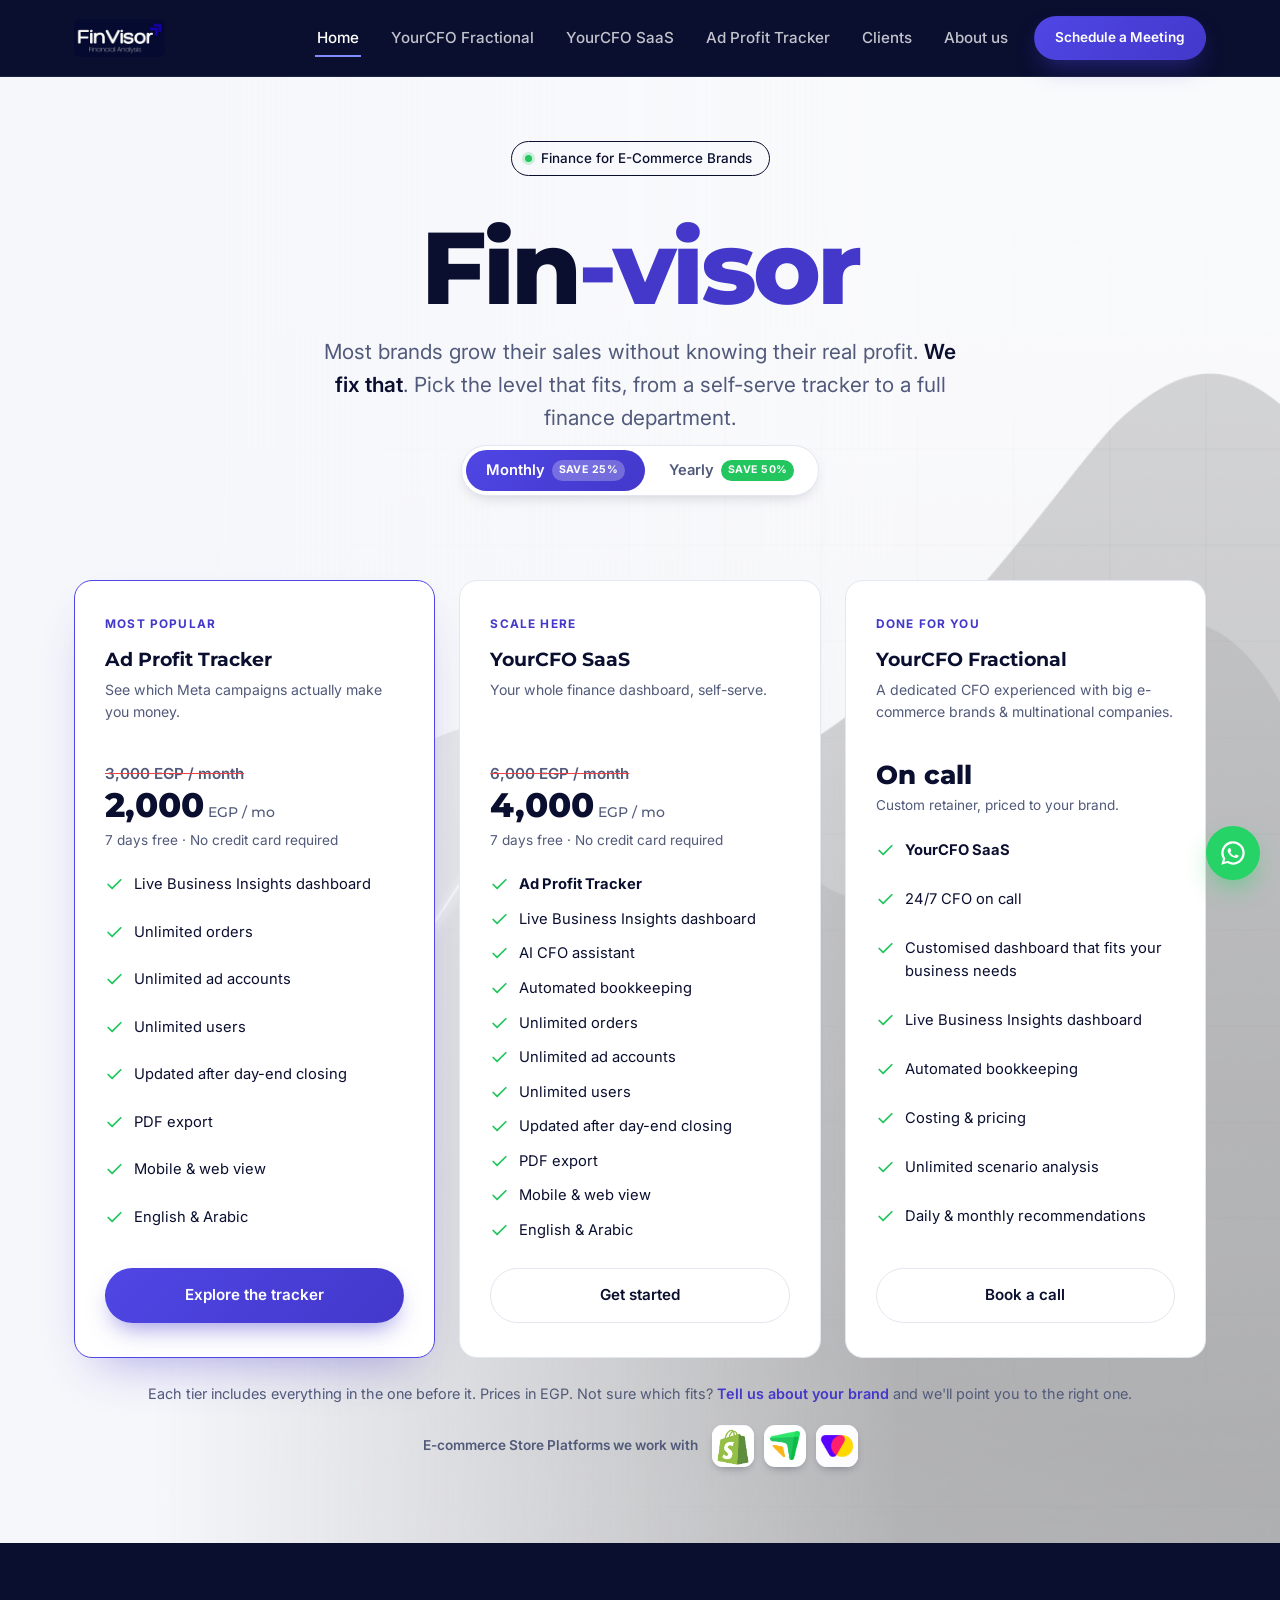
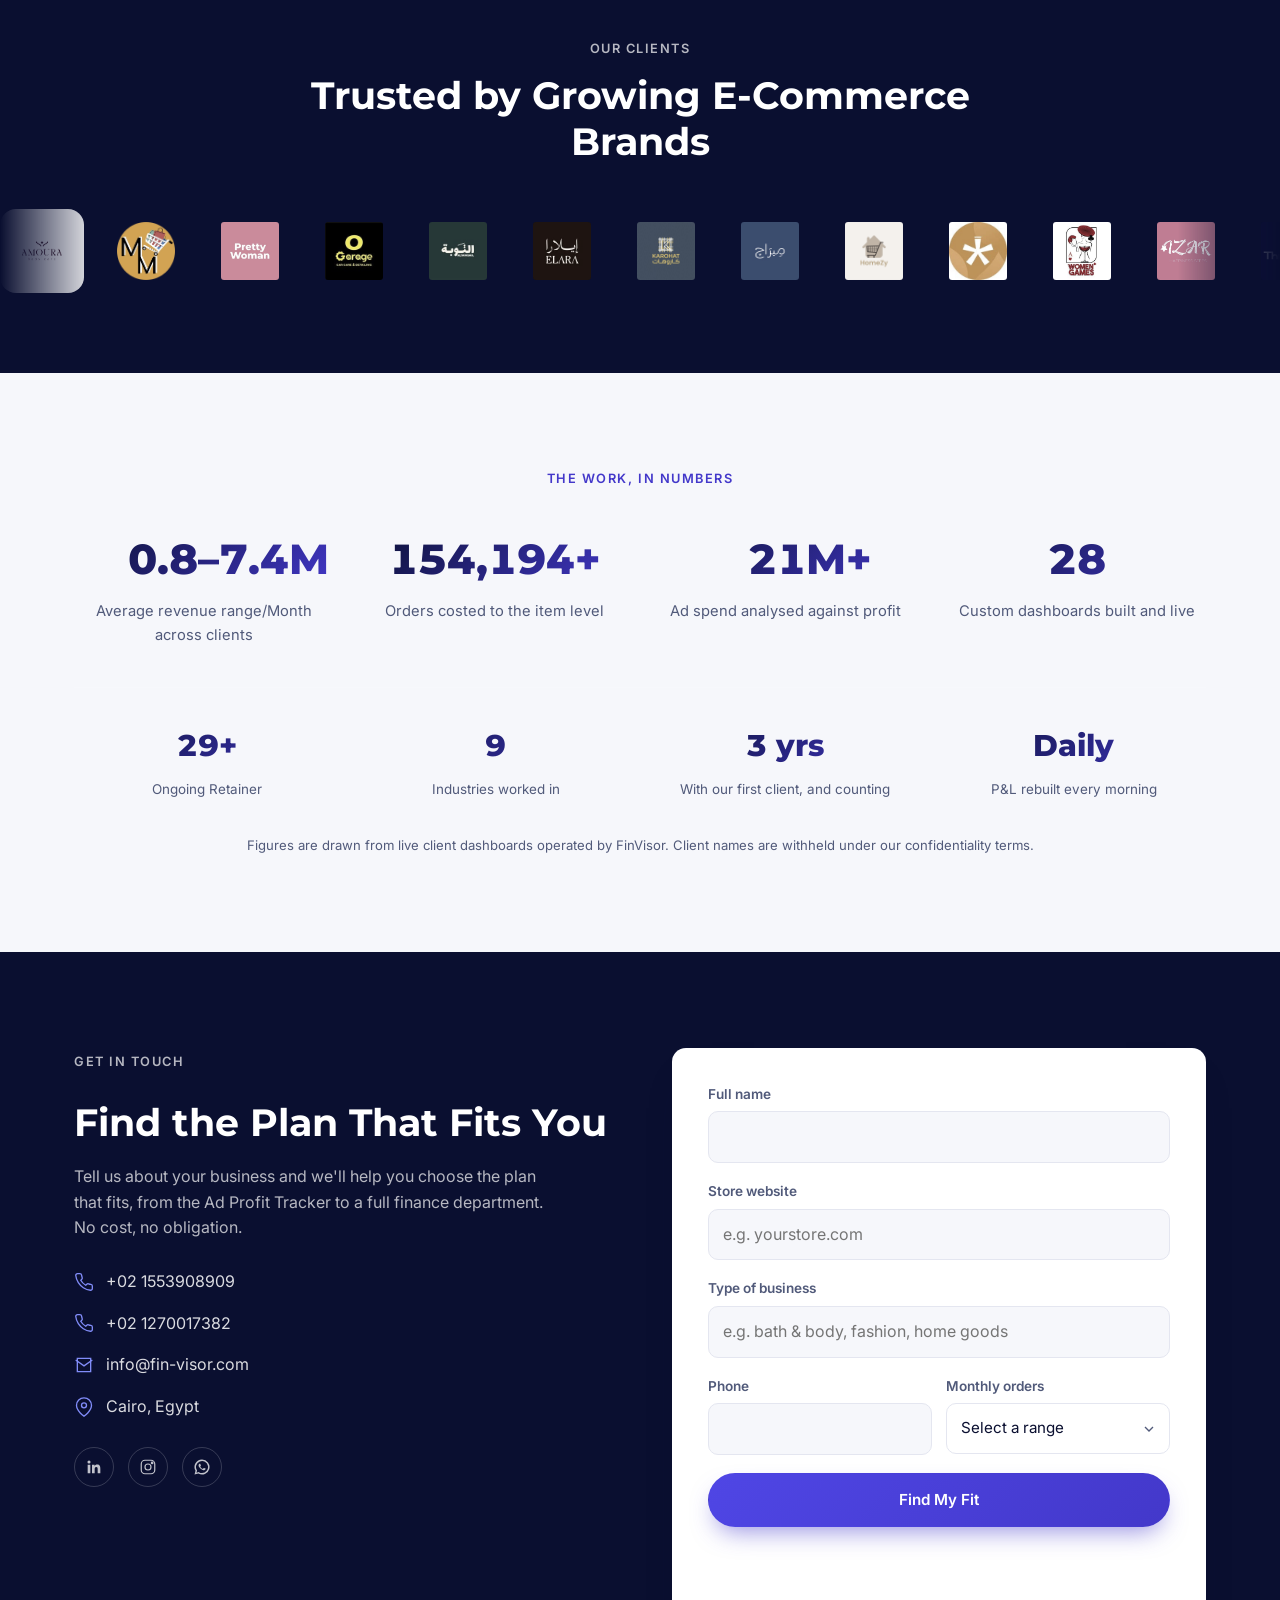
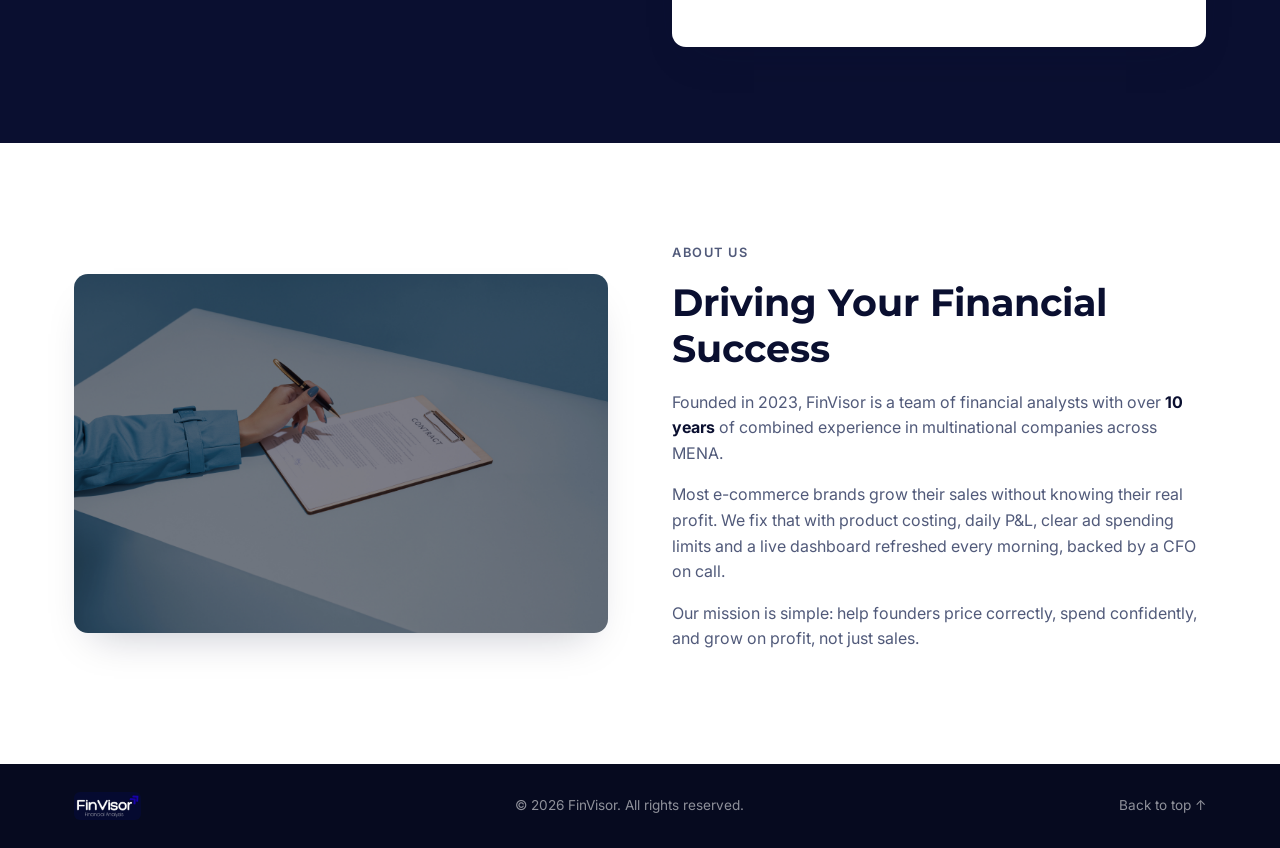
==== index.html @ e250002a "Home plans: left-align plan cards (were inheriting hero's centered text) The plans grid sits inside " ====
<!DOCTYPE html>
<html lang="en">
<head>
<meta charset="UTF-8">
<meta name="viewport" content="width=device-width, initial-scale=1.0">
<meta name="facebook-domain-verification" content="468x91xjyrl4etkbvhcsgvmhu1o7n9">
<title>FinVisor | Finance &amp; Profit Tracking for E-Commerce Brands</title>
<meta name="description" content="FinVisor helps e-commerce brands know their real profit, from a self-serve ad profit tracker and finance dashboard to a full outsourced finance department with a CFO on call.">
<link rel="canonical" href="https://www.fin-visor.com/">
<meta name="theme-color" content="#0a0f30">
<link rel="icon" type="image/jpeg" href="assets/img/favicon.jpeg">

<!-- Open Graph / social preview -->
<meta property="og:type" content="website">
<meta property="og:site_name" content="FinVisor">
<meta property="og:url" content="https://www.fin-visor.com/">
<meta property="og:title" content="FinVisor | Finance for E-Commerce Brands">
<meta property="og:description" content="Know your real profit, a self-serve profit tracker, a finance dashboard, or a full outsourced finance department.">
<meta property="og:image" content="https://www.fin-visor.com/assets/img/hero-bg.jpg">
<meta property="og:image:alt" content="FinVisor, finance for e-commerce">
<meta property="og:locale" content="en_US">
<meta name="twitter:card" content="summary_large_image">
<meta name="twitter:title" content="FinVisor | Finance for E-Commerce Brands">
<meta name="twitter:description" content="Know your real profit, a self-serve profit tracker, a finance dashboard, or a full outsourced finance department.">
<meta name="twitter:image" content="https://www.fin-visor.com/assets/img/hero-bg.jpg">

<link rel="preconnect" href="https://fonts.googleapis.com">
<link rel="preconnect" href="https://fonts.gstatic.com" crossorigin>
<link href="https://fonts.googleapis.com/css2?family=Inter:wght@400;500;600&family=Montserrat:wght@600;700;800&display=swap" rel="stylesheet">
<link rel="stylesheet" href="assets/css/styles.css">

<script type="application/ld+json">
{
  "@context": "https://schema.org",
  "@type": "ProfessionalService",
  "name": "FinVisor",
  "url": "https://www.fin-visor.com/",
  "logo": "https://www.fin-visor.com/assets/img/logo.jpg",
  "image": "https://www.fin-visor.com/assets/img/hero-bg.jpg",
  "description": "Finance and profit tracking for e-commerce brands: a self-serve ad profit tracker, a self-serve finance dashboard, and a full outsourced finance department with a CFO on call.",
  "foundingDate": "2023",
  "areaServed": ["EG", "AE", "SA", "US"],
  "address": { "@type": "PostalAddress", "addressLocality": "Cairo", "addressCountry": "EG" },
  "email": "info@fin-visor.com",
  "telephone": "+201553908909",
  "sameAs": [
    "https://www.linkedin.com/company/finvisorr",
    "https://www.instagram.com/fin_visorrr/"
  ]
}
</script>

<!-- Meta Pixel Code -->
<script>
!function(f,b,e,v,n,t,s)
{if(f.fbq)return;n=f.fbq=function(){n.callMethod?
n.callMethod.apply(n,arguments):n.queue.push(arguments)};
if(!f._fbq)f._fbq=n;n.push=n;n.loaded=!0;n.version='2.0';
n.queue=[];t=b.createElement(e);t.async=!0;
t.src=v;s=b.getElementsByTagName(e)[0];
s.parentNode.insertBefore(t,s)}(window, document,'script',
'https://connect.facebook.net/en_US/fbevents.js');
fbq('init', '890487917437592');
fbq('track', 'PageView');
</script>
<noscript><img height="1" width="1" style="display:none"
src="https://www.facebook.com/tr?id=890487917437592&ev=PageView&noscript=1"
/></noscript>
<!-- End Meta Pixel Code -->

<style>
  /* ---- Home hero ---- */
  .home-hero { position: relative; background: var(--light-bg); overflow: hidden; padding: 64px 0 76px; }
  .home-hero-bg {
    position: absolute; inset: 0; background-size: cover; background-position: center right; opacity: 0.5;
    mask-image: linear-gradient(to left, rgba(0,0,0,1) 30%, rgba(0,0,0,0) 88%);
    -webkit-mask-image: linear-gradient(to left, rgba(0,0,0,1) 30%, rgba(0,0,0,0) 88%);
  }
  .home-hero .container { position: relative; text-align: center; }
  .home-wordmark { font-family: var(--font-head); font-size: clamp(3rem, 10vw, 6.4rem); font-weight: 800; line-height: 1.02; letter-spacing: -0.035em; color: var(--ink); white-space: nowrap; margin: 14px 0 14px; }
  .home-wordmark .accent { color: var(--indigo-600); }
  .home-tagline { font-size: clamp(1.05rem, 2.2vw, 1.3rem); color: var(--ink-soft); max-width: 640px; margin: 0 auto 10px; }
  .home-tagline strong { color: var(--ink); font-weight: 600; }

  /* ---- Product cards (three tiers) ---- */
  .home-products { display: grid; grid-template-columns: repeat(3, 1fr); gap: 22px; margin-top: 44px; text-align: left; }
  .product-card { display: flex; flex-direction: column; background: #fff; border: 1px solid var(--border); border-radius: var(--radius); padding: 28px 26px; transition: transform 0.25s ease, box-shadow 0.25s ease, border-color 0.25s ease; }
  .product-card:hover { transform: translateY(-6px); box-shadow: var(--shadow); border-color: var(--indigo-400); }
  .product-tier { font-size: 0.74rem; font-weight: 700; letter-spacing: 0.1em; text-transform: uppercase; color: var(--indigo-600); margin-bottom: 10px; }
  .product-card h2 { font-size: 1.25rem; margin-bottom: 8px; }
  .product-card p { color: var(--ink-soft); font-size: 0.93rem; margin-bottom: 18px; flex-grow: 1; }
  .product-price { font-family: var(--font-head); font-weight: 700; color: var(--ink); font-size: 1.05rem; margin-bottom: 16px; }
  .product-price span { font-weight: 500; font-size: 0.82rem; color: var(--ink-soft); }
  .product-cta { display: inline-flex; align-items: center; gap: 7px; font-weight: 600; color: var(--indigo-600); font-size: 0.95rem; }
  .product-card:hover .product-cta { gap: 11px; }

  /* ---- Plans ---- */
  .plans-grid { display: grid; grid-template-columns: repeat(3, 1fr); gap: 24px; margin-top: 48px; align-items: stretch; text-align: left; }
  .plan-card { position: relative; display: flex; flex-direction: column; background: #fff; border: 1px solid var(--border); border-radius: 18px; padding: 34px 30px; }
  .plan-card.is-featured { border-color: var(--indigo-500); box-shadow: 0 24px 48px -24px rgba(67,56,202,0.45); }
  .plan-flag { position: absolute; top: -13px; left: 50%; transform: translateX(-50%); background: linear-gradient(135deg, var(--indigo-500), var(--indigo-600)); color: #fff; font-size: 0.72rem; font-weight: 700; letter-spacing: 0.06em; text-transform: uppercase; padding: 6px 14px; border-radius: 999px; white-space: nowrap; }
  .plan-name { font-family: var(--font-head); font-weight: 700; font-size: 1.2rem; color: var(--ink); margin-bottom: 4px; }
  .plan-for { color: var(--ink-soft); font-size: 0.88rem; margin-bottom: 18px; min-height: 4.6em; }
  @media (max-width: 860px) { .plan-for { min-height: 0; } }
  .plan-price { font-family: var(--font-head); font-weight: 800; font-size: 2.1rem; color: var(--ink); line-height: 1; }
  .plan-price .per { font-size: 0.9rem; font-weight: 500; color: var(--ink-soft); }
  .plan-price.is-custom { font-size: 1.6rem; }
  .plan-old-price { font-size: 0.95rem; font-weight: 600; color: var(--ink-soft); text-decoration: line-through; text-decoration-color: #ef4444; margin-bottom: 2px; }
  .billing-toggle { display: inline-flex; gap: 4px; background: #fff; border: 1px solid var(--border); border-radius: 999px; padding: 4px; margin-bottom: 36px; box-shadow: 0 6px 16px -8px rgba(10,15,48,0.25); }
  .billing-opt { display: inline-flex; align-items: center; gap: 7px; border: none; background: transparent; color: var(--ink-soft); font-family: inherit; font-weight: 600; font-size: 0.92rem; padding: 9px 20px; border-radius: 999px; cursor: pointer; transition: background 0.2s ease, color 0.2s ease; }
  .billing-opt.is-active { background: linear-gradient(135deg, var(--indigo-500), var(--indigo-600)); color: #fff; }
  .save-badge { font-size: 0.66rem; font-weight: 700; letter-spacing: 0.04em; text-transform: uppercase; background: var(--green-400); color: #fff; padding: 2px 7px; border-radius: 999px; }
  .billing-opt.is-active .save-badge { background: rgba(255,255,255,0.25); }
  .plan-sub { color: var(--ink-soft); font-size: 0.85rem; margin: 8px 0 22px; }
  .plan-features { display: grid; gap: 11px; margin-bottom: 26px; flex-grow: 1; }
  .plan-features li { display: flex; gap: 10px; align-items: flex-start; font-size: 0.92rem; color: var(--ink); }
  .plan-features svg { flex-shrink: 0; width: 19px; height: 19px; color: var(--green-400); margin-top: 2px; }
  .plan-card .btn { width: 100%; }
  .plan-card .product-tier { margin-bottom: 10px; }

  #plans { scroll-margin-top: 90px; }
  .home-plan-note { text-align: center; color: var(--ink-soft); font-size: 0.9rem; margin-top: 24px; }
  .home-plan-note a { color: var(--indigo-600); font-weight: 600; }
  .plan-platforms { display: flex; align-items: center; gap: 9px; flex-wrap: wrap; margin: 4px 0 22px; }
  .plan-platforms .pp-label { font-size: 0.8rem; font-weight: 600; color: var(--ink-soft); margin-right: 3px; }
  .pp-logo { width: 42px; height: 42px; border-radius: 11px; background: #fff; box-shadow: 0 4px 10px -4px rgba(10,15,48,0.4); display: inline-flex; align-items: center; justify-content: center; overflow: hidden; }
  .pp-logo img { width: 100%; height: 100%; object-fit: contain; padding: 7px; }
  /* Per-logo tuning so the three marks read at the same visual size. */
  .pp-logo.is-shopify img { padding: 0; object-fit: cover; transform: scale(1.7) translateY(10%); }
  .pp-logo.is-easyorders img { padding: 6px; }
  .pp-logo.is-vondera img { padding: 1px; transform: scale(1.18); }
  .home-platforms { display: flex; align-items: center; justify-content: center; gap: 10px; flex-wrap: wrap; margin-top: 20px; }
  .home-platforms .pp-label { font-size: 0.85rem; font-weight: 600; color: var(--ink-soft); margin-right: 4px; }

  @media (max-width: 860px) {
    .home-products { grid-template-columns: 1fr; max-width: 440px; margin-inline: auto; }
    .plans-grid { grid-template-columns: 1fr; max-width: 440px; margin-inline: auto; }
  }
</style>

<script>document.documentElement.classList.add('js');</script>
</head>
<body>

<a class="skip-link" href="#main">Skip to content</a>

<header class="site-header" id="top">
  <div class="container header-inner">
    <a href="#top" class="logo">
      <img src="assets/img/logo.jpg" alt="FinVisor - Financial Analysis">
    </a>

    <nav class="nav" id="nav">
      <ul class="nav-list">
        <li><a href="#top" class="nav-link is-active">Home</a></li>
        <li><a href="finance-department.html" class="nav-link">YourCFO Fractional</a></li>
        <li><a href="yourcfo.html" class="nav-link">YourCFO SaaS</a></li>
        <li><a href="ad-profit-tracker.html" class="nav-link">Ad Profit Tracker</a></li>
        <li><a href="#clients" class="nav-link">Clients</a></li>
        <li><a href="#about" class="nav-link">About us</a></li>
      </ul>
    </nav>

    <a href="#contact" class="btn btn-accent btn-sm header-cta">Schedule a Meeting</a>

    <button class="nav-toggle" id="navToggle" aria-label="Toggle menu" aria-expanded="false" aria-controls="nav">
      <span></span><span></span><span></span>
    </button>
  </div>
</header>

<main id="main">

  <!-- HERO: brand + the three ways to work with FinVisor -->
  <section class="home-hero">
    <div class="home-hero-bg" style="background-image:url('assets/img/hero-bg.jpg')" aria-hidden="true"></div>
    <div class="container">
      <p class="hero-badge"><span class="dot" aria-hidden="true"></span>Finance for E-Commerce Brands</p>
      <h1 class="home-wordmark">Fin<span class="accent">&#8209;visor</span></h1>
      <p class="home-tagline">Most brands grow their sales without knowing their real profit. <strong>We fix that</strong>. Pick the level that fits, from a self-serve tracker to a full finance department.</p>

      <div class="billing-toggle" role="group" aria-label="Billing period">
        <button type="button" class="billing-opt is-active" data-billing="monthly">Monthly <span class="save-badge">Save 25%</span></button>
        <button type="button" class="billing-opt" data-billing="yearly">Yearly <span class="save-badge">Save 50%</span></button>
      </div>

      <div class="plans-grid" id="plans">
        <!-- Ad Profit Tracker (featured) -->
        <div class="plan-card is-featured">
          <span class="product-tier">Most popular</span>
          <div class="plan-name">Ad Profit Tracker</div>
          <p class="plan-for">See which Meta campaigns actually make you money.</p>
          <div class="plan-old-price" data-m="3,000 EGP / month" data-y="3,000 EGP / month">3,000 EGP / month</div>
          <div class="plan-price"><span data-m="2,000" data-y="1,500">2,000</span><span class="per"> EGP / mo</span></div>
          <p class="plan-sub" data-m="7 days free · No credit card required" data-y="Billed yearly · 7 days free">7 days free &middot; No credit card required</p>
          <ul class="plan-features">
            <li><svg viewBox="0 0 24 24" fill="none" stroke="currentColor" stroke-width="2.2" stroke-linecap="round" stroke-linejoin="round"><path d="M20 6 9 17l-5-5"/></svg>Live Business Insights dashboard</li>
            <li><svg viewBox="0 0 24 24" fill="none" stroke="currentColor" stroke-width="2.2" stroke-linecap="round" stroke-linejoin="round"><path d="M20 6 9 17l-5-5"/></svg>Unlimited orders</li>
            <li><svg viewBox="0 0 24 24" fill="none" stroke="currentColor" stroke-width="2.2" stroke-linecap="round" stroke-linejoin="round"><path d="M20 6 9 17l-5-5"/></svg>Unlimited ad accounts</li>
            <li><svg viewBox="0 0 24 24" fill="none" stroke="currentColor" stroke-width="2.2" stroke-linecap="round" stroke-linejoin="round"><path d="M20 6 9 17l-5-5"/></svg>Unlimited users</li>
            <li><svg viewBox="0 0 24 24" fill="none" stroke="currentColor" stroke-width="2.2" stroke-linecap="round" stroke-linejoin="round"><path d="M20 6 9 17l-5-5"/></svg>Updated after day-end closing</li>
            <li><svg viewBox="0 0 24 24" fill="none" stroke="currentColor" stroke-width="2.2" stroke-linecap="round" stroke-linejoin="round"><path d="M20 6 9 17l-5-5"/></svg>PDF export</li>
            <li><svg viewBox="0 0 24 24" fill="none" stroke="currentColor" stroke-width="2.2" stroke-linecap="round" stroke-linejoin="round"><path d="M20 6 9 17l-5-5"/></svg>Mobile &amp; web view</li>
            <li><svg viewBox="0 0 24 24" fill="none" stroke="currentColor" stroke-width="2.2" stroke-linecap="round" stroke-linejoin="round"><path d="M20 6 9 17l-5-5"/></svg>English &amp; Arabic</li>
          </ul>          <a href="ad-profit-tracker.html" class="btn btn-accent">Explore the tracker</a>
        </div>

        <!-- YourCFO SaaS -->
        <div class="plan-card">
          <span class="product-tier">Scale here</span>
          <div class="plan-name">YourCFO SaaS</div>
          <p class="plan-for">Your whole finance dashboard, self-serve.</p>
          <div class="plan-old-price" data-m="6,000 EGP / month" data-y="6,000 EGP / month">6,000 EGP / month</div>
          <div class="plan-price"><span data-m="4,000" data-y="3,000">4,000</span><span class="per"> EGP / mo</span></div>
          <p class="plan-sub" data-m="7 days free · No credit card required" data-y="Billed yearly · 7 days free">7 days free &middot; No credit card required</p>
          <ul class="plan-features">
            <li><svg viewBox="0 0 24 24" fill="none" stroke="currentColor" stroke-width="2.2" stroke-linecap="round" stroke-linejoin="round"><path d="M20 6 9 17l-5-5"/></svg><strong>Ad Profit Tracker</strong></li>
            <li><svg viewBox="0 0 24 24" fill="none" stroke="currentColor" stroke-width="2.2" stroke-linecap="round" stroke-linejoin="round"><path d="M20 6 9 17l-5-5"/></svg>Live Business Insights dashboard</li>
            <li><svg viewBox="0 0 24 24" fill="none" stroke="currentColor" stroke-width="2.2" stroke-linecap="round" stroke-linejoin="round"><path d="M20 6 9 17l-5-5"/></svg>AI CFO assistant</li>
            <li><svg viewBox="0 0 24 24" fill="none" stroke="currentColor" stroke-width="2.2" stroke-linecap="round" stroke-linejoin="round"><path d="M20 6 9 17l-5-5"/></svg>Automated bookkeeping</li>
            <li><svg viewBox="0 0 24 24" fill="none" stroke="currentColor" stroke-width="2.2" stroke-linecap="round" stroke-linejoin="round"><path d="M20 6 9 17l-5-5"/></svg>Unlimited orders</li>
            <li><svg viewBox="0 0 24 24" fill="none" stroke="currentColor" stroke-width="2.2" stroke-linecap="round" stroke-linejoin="round"><path d="M20 6 9 17l-5-5"/></svg>Unlimited ad accounts</li>
            <li><svg viewBox="0 0 24 24" fill="none" stroke="currentColor" stroke-width="2.2" stroke-linecap="round" stroke-linejoin="round"><path d="M20 6 9 17l-5-5"/></svg>Unlimited users</li>
            <li><svg viewBox="0 0 24 24" fill="none" stroke="currentColor" stroke-width="2.2" stroke-linecap="round" stroke-linejoin="round"><path d="M20 6 9 17l-5-5"/></svg>Updated after day-end closing</li>
            <li><svg viewBox="0 0 24 24" fill="none" stroke="currentColor" stroke-width="2.2" stroke-linecap="round" stroke-linejoin="round"><path d="M20 6 9 17l-5-5"/></svg>PDF export</li>
            <li><svg viewBox="0 0 24 24" fill="none" stroke="currentColor" stroke-width="2.2" stroke-linecap="round" stroke-linejoin="round"><path d="M20 6 9 17l-5-5"/></svg>Mobile &amp; web view</li>
            <li><svg viewBox="0 0 24 24" fill="none" stroke="currentColor" stroke-width="2.2" stroke-linecap="round" stroke-linejoin="round"><path d="M20 6 9 17l-5-5"/></svg>English &amp; Arabic</li>
          </ul>          <a href="yourcfo.html" class="btn btn-outline">Get started</a>
        </div>

        <!-- YourCFO Fractional -->
        <div class="plan-card">
          <span class="product-tier">Done for you</span>
          <div class="plan-name">YourCFO Fractional</div>
          <p class="plan-for">A dedicated CFO experienced with big e-commerce brands &amp; multinational companies.</p>
          <div class="plan-price is-custom">On call</div>
          <p class="plan-sub">Custom retainer, priced to your brand.</p>
          <ul class="plan-features">
            <li><svg viewBox="0 0 24 24" fill="none" stroke="currentColor" stroke-width="2.2" stroke-linecap="round" stroke-linejoin="round"><path d="M20 6 9 17l-5-5"/></svg><strong>YourCFO SaaS</strong></li>
            <li><svg viewBox="0 0 24 24" fill="none" stroke="currentColor" stroke-width="2.2" stroke-linecap="round" stroke-linejoin="round"><path d="M20 6 9 17l-5-5"/></svg>24/7 CFO on call</li>
            <li><svg viewBox="0 0 24 24" fill="none" stroke="currentColor" stroke-width="2.2" stroke-linecap="round" stroke-linejoin="round"><path d="M20 6 9 17l-5-5"/></svg>Customised dashboard that fits your business needs</li>
            <li><svg viewBox="0 0 24 24" fill="none" stroke="currentColor" stroke-width="2.2" stroke-linecap="round" stroke-linejoin="round"><path d="M20 6 9 17l-5-5"/></svg>Live Business Insights dashboard</li>
            <li><svg viewBox="0 0 24 24" fill="none" stroke="currentColor" stroke-width="2.2" stroke-linecap="round" stroke-linejoin="round"><path d="M20 6 9 17l-5-5"/></svg>Automated bookkeeping</li>
            <li><svg viewBox="0 0 24 24" fill="none" stroke="currentColor" stroke-width="2.2" stroke-linecap="round" stroke-linejoin="round"><path d="M20 6 9 17l-5-5"/></svg>Costing &amp; pricing</li>
            <li><svg viewBox="0 0 24 24" fill="none" stroke="currentColor" stroke-width="2.2" stroke-linecap="round" stroke-linejoin="round"><path d="M20 6 9 17l-5-5"/></svg>Unlimited scenario analysis</li>
            <li><svg viewBox="0 0 24 24" fill="none" stroke="currentColor" stroke-width="2.2" stroke-linecap="round" stroke-linejoin="round"><path d="M20 6 9 17l-5-5"/></svg>Daily &amp; monthly recommendations</li>
          </ul>          <a href="finance-department.html" class="btn btn-outline">Book a call</a>
        </div>
      </div>
      <p class="home-plan-note">Each tier includes everything in the one before it. Prices in EGP. Not sure which fits? <a href="#contact">Tell us about your brand</a> and we'll point you to the right one.</p>
      <div class="home-platforms">
        <span class="pp-label">E-commerce Store Platforms we work with</span>
        <span class="pp-logo is-shopify" title="Shopify"><img src="assets/img/platforms/shopify.webp" alt="Shopify" loading="lazy"></span>
        <span class="pp-logo is-easyorders" title="EasyOrders"><img src="assets/img/platforms/easyorders.png" alt="EasyOrders" loading="lazy"></span>
        <span class="pp-logo is-vondera" title="Vondera"><img src="assets/img/platforms/vondera.png" alt="Vondera" loading="lazy"></span>
      </div>
    </div>
  </section>

  <!-- CLIENTS -->
  <section class="section section-dark" id="clients">
    <div class="container">
      <p class="eyebrow eyebrow-center eyebrow-light">Our Clients</p>
      <h2 class="section-title section-title-light">Trusted by Growing E-Commerce Brands</h2>
    </div>

    <div class="logo-marquee" role="region" aria-label="Client logos">
      <div class="logo-track">
        <img src="assets/img/clients/client-amoura.png" alt="Amoura Body Care" loading="lazy">
        <img src="assets/img/clients/client-misrmart.avif" alt="Misr Mart" loading="lazy">
        <img src="assets/img/clients/client-07.jpg" alt="Pretty Woman" loading="lazy">
        <img src="assets/img/clients/client-ogarage.jpg" alt="O Garage" loading="lazy">
        <img src="assets/img/clients/client-altawbah.jpg" alt="Al Tawbah" loading="lazy">
        <img src="assets/img/clients/client-elara.jpg" alt="ELARA" loading="lazy">
        <img src="assets/img/clients/client-karohat.jpg" alt="Karohat" loading="lazy">
        <img src="assets/img/clients/client-miraj.jpg" alt="Miraj" loading="lazy">
        <img src="assets/img/clients/client-homezy.png" alt="HomeZy" loading="lazy">
        <img src="assets/img/clients/client-launder.jpg" alt="FinVisor client brand" loading="lazy">
        <img src="assets/img/clients/client-01.jpg" alt="FinVisor client brand" loading="lazy">
        <img src="assets/img/clients/client-02.jpg" alt="FinVisor client brand" loading="lazy">
        <img src="assets/img/clients/client-03.jpg" alt="FinVisor client brand" loading="lazy">
        <img src="assets/img/clients/client-04.jpg" alt="FinVisor client brand" loading="lazy">
        <img src="assets/img/clients/client-06.jpg" alt="FinVisor client brand" loading="lazy">        <img src="assets/img/clients/client-10.jpg" alt="FinVisor client brand" loading="lazy">
        <img src="assets/img/clients/client-11.jpg" alt="FinVisor client brand" loading="lazy">
        <img src="assets/img/clients/client-12.jpg" alt="FinVisor client brand" loading="lazy">
        <img src="assets/img/clients/client-13.jpg" alt="FinVisor client brand" loading="lazy">
        <img src="assets/img/clients/client-14.jpg" alt="FinVisor client brand" loading="lazy">
        <img src="assets/img/clients/client-16.jpg" alt="FinVisor client brand" loading="lazy">        <!-- duplicate set for seamless loop -->
        <img src="assets/img/clients/client-amoura.png" alt="" loading="lazy" aria-hidden="true">
        <img src="assets/img/clients/client-misrmart.avif" alt="" loading="lazy" aria-hidden="true">
        <img src="assets/img/clients/client-07.jpg" alt="" loading="lazy" aria-hidden="true">
        <img src="assets/img/clients/client-ogarage.jpg" alt="" loading="lazy" aria-hidden="true">
        <img src="assets/img/clients/client-altawbah.jpg" alt="" loading="lazy" aria-hidden="true">
        <img src="assets/img/clients/client-elara.jpg" alt="" loading="lazy" aria-hidden="true">
        <img src="assets/img/clients/client-karohat.jpg" alt="" loading="lazy" aria-hidden="true">
        <img src="assets/img/clients/client-miraj.jpg" alt="" loading="lazy" aria-hidden="true">
        <img src="assets/img/clients/client-homezy.png" alt="" loading="lazy" aria-hidden="true">
        <img src="assets/img/clients/client-launder.jpg" alt="" loading="lazy" aria-hidden="true">
        <img src="assets/img/clients/client-01.jpg" alt="" loading="lazy" aria-hidden="true">
        <img src="assets/img/clients/client-02.jpg" alt="" loading="lazy" aria-hidden="true">
        <img src="assets/img/clients/client-03.jpg" alt="" loading="lazy" aria-hidden="true">
        <img src="assets/img/clients/client-04.jpg" alt="" loading="lazy" aria-hidden="true">
        <img src="assets/img/clients/client-06.jpg" alt="" loading="lazy" aria-hidden="true">        <img src="assets/img/clients/client-10.jpg" alt="" loading="lazy" aria-hidden="true">
        <img src="assets/img/clients/client-11.jpg" alt="" loading="lazy" aria-hidden="true">
        <img src="assets/img/clients/client-12.jpg" alt="" loading="lazy" aria-hidden="true">
        <img src="assets/img/clients/client-13.jpg" alt="" loading="lazy" aria-hidden="true">
        <img src="assets/img/clients/client-14.jpg" alt="" loading="lazy" aria-hidden="true">
        <img src="assets/img/clients/client-16.jpg" alt="" loading="lazy" aria-hidden="true">      </div>
    </div>
  </section>

  <!-- ACHIEVEMENTS -->
  <section class="section section-tint achievements achievements-light" id="achievements">
    <div class="container">
      <p class="eyebrow eyebrow-center">The Work, In Numbers</p>
      <div class="stats-grid">
        <div class="stat">
          <span class="stat-num"><span class="cur">EGP</span><span data-count="0.8" data-decimals="1">0.8</span>&ndash;<span data-count="7.7" data-decimals="1" data-suffix="M">7.7M</span></span>
          <span class="stat-label">Average revenue range/Month across clients</span>
        </div>
        <div class="stat">
          <span class="stat-num" data-count="160000" data-suffix="+">160,000+</span>
          <span class="stat-label">Orders costed to the item level</span>
        </div>
        <div class="stat">
          <span class="stat-num"><span class="cur">EGP</span><span data-count="22" data-suffix="M+">22M+</span></span>
          <span class="stat-label">Ad spend analysed against profit</span>
        </div>
        <div class="stat">
          <span class="stat-num" data-count="29">29</span>
          <span class="stat-label">Custom dashboards built and live</span>
        </div>
      </div>
      <div class="stats-grid stats-grid-sub">
        <div class="stat stat-sm">
          <span class="stat-num" data-count="30" data-suffix="+">30+</span>
          <span class="stat-label">Ongoing Retainer</span>
        </div>
        <div class="stat stat-sm">
          <span class="stat-num" data-count="9">9</span>
          <span class="stat-label">Industries worked in</span>
        </div>
        <div class="stat stat-sm">
          <span class="stat-num" data-count="3" data-suffix=" yrs">3 yrs</span>
          <span class="stat-label">With our first client, and counting</span>
        </div>
        <div class="stat stat-sm">
          <span class="stat-num">Daily</span>
          <span class="stat-label">P&amp;L rebuilt every morning</span>
        </div>
      </div>
      <p class="stats-note">Figures are drawn from live client dashboards operated by FinVisor. Client names are withheld under our confidentiality terms.</p>
    </div>
  </section>

  <!-- CONTACT -->
  <section class="section section-dark contact" id="contact">
    <div class="container contact-grid">
      <div class="contact-copy">
        <p class="eyebrow eyebrow-light">Get In Touch</p>
        <h2 class="section-title section-title-left section-title-light">Find the Plan That Fits You</h2>
        <p>Tell us about your business and we'll help you choose the plan that fits, from the Ad Profit Tracker to a full finance department. No cost, no obligation.</p>

        <ul class="contact-info">
          <li>
            <svg viewBox="0 0 24 24" fill="none" stroke="currentColor" stroke-width="1.6"><path d="M22 16.92v3a2 2 0 0 1-2.18 2 19.79 19.79 0 0 1-8.63-3.07 19.5 19.5 0 0 1-6-6 19.79 19.79 0 0 1-3.07-8.67A2 2 0 0 1 4.11 2h3a2 2 0 0 1 2 1.72c.127.96.361 1.903.7 2.81a2 2 0 0 1-.45 2.11L8.09 9.91a16 16 0 0 0 6 6l1.27-1.27a2 2 0 0 1 2.11-.45c.907.339 1.85.573 2.81.7A2 2 0 0 1 22 16.92z"/></svg>
            <a href="tel:+201553908909">+02 1553908909</a>
          </li>
          <li>
            <svg viewBox="0 0 24 24" fill="none" stroke="currentColor" stroke-width="1.6"><path d="M22 16.92v3a2 2 0 0 1-2.18 2 19.79 19.79 0 0 1-8.63-3.07 19.5 19.5 0 0 1-6-6 19.79 19.79 0 0 1-3.07-8.67A2 2 0 0 1 4.11 2h3a2 2 0 0 1 2 1.72c.127.96.361 1.903.7 2.81a2 2 0 0 1-.45 2.11L8.09 9.91a16 16 0 0 0 6 6l1.27-1.27a2 2 0 0 1 2.11-.45c.907.339 1.85.573 2.81.7A2 2 0 0 1 22 16.92z"/></svg>
            <a href="tel:+201270017382">+02 1270017382</a>
          </li>
          <li>
            <svg viewBox="0 0 24 24" fill="none" stroke="currentColor" stroke-width="1.6"><path d="M4 4h16v16H4z"/><path d="m22 6-10 7L2 6"/></svg>
            <a href="mailto:info@fin-visor.com">info@fin-visor.com</a>
          </li>
          <li>
            <svg viewBox="0 0 24 24" fill="none" stroke="currentColor" stroke-width="1.6"><path d="M21 10c0 7-9 13-9 13s-9-6-9-13a9 9 0 0 1 18 0z"/><circle cx="12" cy="10" r="3"/></svg>
            <span>Cairo, Egypt</span>
          </li>
        </ul>

        <div class="social-links">
          <a href="https://www.linkedin.com/company/finvisorr" target="_blank" rel="noopener" aria-label="FinVisor on LinkedIn">
            <svg viewBox="0 0 24 24" fill="currentColor"><path d="M20.45 20.45h-3.56v-5.57c0-1.33-.02-3.04-1.85-3.04-1.86 0-2.14 1.45-2.14 2.94v5.67H9.34V9h3.41v1.56h.05c.48-.9 1.64-1.85 3.38-1.85 3.6 0 4.27 2.37 4.27 5.46v6.28zM5.34 7.43a2.07 2.07 0 1 1 0-4.14 2.07 2.07 0 0 1 0 4.14zM7.12 20.45H3.56V9h3.56v11.45z"/></svg>
          </a>
          <a href="https://www.instagram.com/fin_visorrr/" target="_blank" rel="noopener" aria-label="FinVisor on Instagram">
            <svg viewBox="0 0 24 24" fill="none" stroke="currentColor" stroke-width="1.6"><rect x="3" y="3" width="18" height="18" rx="5"/><circle cx="12" cy="12" r="4"/><circle cx="17.5" cy="6.5" r="1"/></svg>
          </a>
          <a href="https://wa.me/201270017382" target="_blank" rel="noopener" aria-label="Chat with FinVisor on WhatsApp">
            <svg viewBox="0 0 24 24" fill="currentColor"><path d="M12 2a10 10 0 0 0-8.6 15.1L2 22l5.06-1.33A10 10 0 1 0 12 2zm0 18.06a8 8 0 0 1-4.08-1.12l-.29-.17-3 .79.8-2.93-.19-.3A8.06 8.06 0 1 1 12 20.06zm4.4-5.93c-.24-.12-1.43-.7-1.65-.78-.22-.08-.38-.12-.54.12-.16.24-.62.78-.76.94-.14.16-.28.18-.52.06-.24-.12-1-.37-1.9-1.18-.7-.62-1.18-1.39-1.32-1.63-.14-.24-.01-.37.11-.49.12-.12.27-.31.4-.47.13-.16.18-.27.27-.45.09-.18.04-.33-.04-.45-.08-.12-.5-1.2-.68-1.64-.18-.43-.37-.37-.5-.38-.13-.01-.28-.01-.43-.01-.15 0-.39.06-.6.3-.21.24-.8.78-.8 1.9 0 1.12.82 2.2.94 2.36.12.16 1.6 2.45 3.9 3.34 2.3.89 2.3.59 2.72.55.42-.04 1.43-.58 1.63-1.15.2-.57.2-1.05.14-1.15-.06-.1-.22-.16-.46-.28z"/></svg>
          </a>
        </div>
      </div>

      <form class="contact-form" id="contactForm" novalidate>
        <div class="form-row">
          <label for="fullName">Full name</label>
          <input type="text" id="fullName" name="fullName" autocomplete="name" required>
        </div>
        <div class="form-row">
          <label for="storeWebsite">Store website</label>
          <input type="text" id="storeWebsite" name="storeWebsite" inputmode="url" autocomplete="url" placeholder="e.g. yourstore.com" required>
        </div>
        <div class="form-row">
          <label for="businessType">Type of business</label>
          <input type="text" id="businessType" name="businessType" placeholder="e.g. bath &amp; body, fashion, home goods" required>
        </div>
        <div class="form-grid-2">
          <div class="form-row">
            <label for="phone">Phone</label>
            <input type="tel" id="phone" name="phone" autocomplete="tel" required>
          </div>
          <div class="form-row">
            <label for="monthlyOrders">Monthly orders</label>
            <select id="monthlyOrders" name="monthlyOrders" required>
              <option value="">Select a range</option>
              <option>Under 100</option>
              <option>100 – 500</option>
              <option>500 – 2,000</option>
              <option>2,000 – 10,000</option>
              <option>Over 10,000</option>
            </select>
          </div>
        </div>
        <button type="submit" class="btn btn-accent btn-block">Find My Fit</button>
        <p class="form-note" id="formNote" role="status" aria-live="polite"></p>
        <p class="form-privacy">Your details go to FinVisor only, and are never shared.</p>
      </form>
    </div>
  </section>

  <!-- ABOUT -->
  <section class="section about" id="about">
    <div class="container about-grid">
      <div class="about-media">
        <img src="assets/img/about-bg.jpg" alt="Financial analyst reviewing a contract" loading="lazy">
      </div>
      <div class="about-copy">
        <p class="eyebrow">About Us</p>
        <h2 class="section-title section-title-left">Driving Your Financial Success</h2>
        <p>Founded in 2023, FinVisor is a team of financial analysts with over <strong>10 years</strong> of combined experience in multinational companies across MENA.</p>
        <p>Most e-commerce brands grow their sales without knowing their real profit. We fix that with product costing, daily P&amp;L, clear ad spending limits and a live dashboard refreshed every morning, backed by a CFO on call.</p>
        <p>Our mission is simple: help founders price correctly, spend confidently, and grow on profit, not just sales.</p>
      </div>
    </div>
  </section>

</main>

<footer class="site-footer">
  <div class="container footer-inner">
    <a href="#top" class="logo">
      <img src="assets/img/logo.jpg" alt="FinVisor - Financial Analysis">
    </a>
    <p>&copy; <span id="year"></span> FinVisor. All rights reserved.</p>
    <a href="#top" class="back-to-top">Back to top &uarr;</a>
  </div>
</footer>

<a class="whatsapp-fab" href="https://wa.me/201270017382" target="_blank" rel="noopener" aria-label="Chat with FinVisor on WhatsApp">
  <svg viewBox="0 0 24 24" fill="currentColor" aria-hidden="true"><path d="M12 2a10 10 0 0 0-8.6 15.1L2 22l5.06-1.33A10 10 0 1 0 12 2zm0 18.06a8 8 0 0 1-4.08-1.12l-.29-.17-3 .79.8-2.93-.19-.3A8.06 8.06 0 1 1 12 20.06zm4.4-5.93c-.24-.12-1.43-.7-1.65-.78-.22-.08-.38-.12-.54.12-.16.24-.62.78-.76.94-.14.16-.28.18-.52.06-.24-.12-1-.37-1.9-1.18-.7-.62-1.18-1.39-1.32-1.63-.14-.24-.01-.37.11-.49.12-.12.27-.31.4-.47.13-.16.18-.27.27-.45.09-.18.04-.33-.04-.45-.08-.12-.5-1.2-.68-1.64-.18-.43-.37-.37-.5-.38-.13-.01-.28-.01-.43-.01-.15 0-.39.06-.6.3-.21.24-.8.78-.8 1.9 0 1.12.82 2.2.94 2.36.12.16 1.6 2.45 3.9 3.34 2.3.89 2.3.59 2.72.55.42-.04 1.43-.58 1.63-1.15.2-.57.2-1.05.14-1.15-.06-.1-.22-.16-.46-.28z"/></svg>
</a>

<script>
  // Monthly / Yearly billing toggle: swaps the data-m / data-y text on the plan cards.
  (function () {
    var toggle = document.querySelector('.billing-toggle');
    if (!toggle) return;
    var opts = toggle.querySelectorAll('.billing-opt');
    var swap = document.querySelectorAll('.plans-grid [data-m]');
    function apply(mode) {
      swap.forEach(function (el) {
        var v = mode === 'yearly' ? el.getAttribute('data-y') : el.getAttribute('data-m');
        if (v !== null) el.textContent = v;
      });
      opts.forEach(function (o) {
        o.classList.toggle('is-active', o.getAttribute('data-billing') === mode);
      });
    }
    opts.forEach(function (o) {
      o.addEventListener('click', function () { apply(o.getAttribute('data-billing')); });
    });
  })();
</script>
<script src="assets/js/script.js"></script>
</body>
</html>
---- assets/css/styles.css ----
/* ---------- Tokens ---------- */
:root {
  --navy-950: #060a1f;
  --navy-900: #0a0f30;
  --navy-800: #11183f;
  --navy-700: #1b234f;
  --indigo-600: #4338ca;
  --indigo-500: #4f46e5;
  --indigo-400: #818cf8;
  --light-bg: #f6f7fb;
  --white: #ffffff;
  --ink: #0a0f30;
  --ink-soft: #515a7a;
  --border: #e4e6f0;
  --green-400: #22c55e;

  --font-head: 'Montserrat', sans-serif;
  --font-body: 'Inter', sans-serif;

  --container: 1180px;
  --radius: 14px;
  --shadow: 0 20px 40px -20px rgba(10, 15, 48, 0.25);
}

/* ---------- Reset ---------- */
* { margin: 0; padding: 0; box-sizing: border-box; }

html { scroll-behavior: smooth; }

body {
  font-family: var(--font-body);
  color: var(--ink);
  background: var(--white);
  line-height: 1.6;
  -webkit-font-smoothing: antialiased;
}

img { max-width: 100%; display: block; }

a { color: inherit; text-decoration: none; }

ul { list-style: none; }

button { font: inherit; cursor: pointer; }

h1, h2, h3 { font-family: var(--font-head); line-height: 1.2; color: var(--ink); }

.container {
  max-width: var(--container);
  margin: 0 auto;
  padding: 0 24px;
}

.skip-link {
  position: absolute;
  left: -9999px;
  top: 0;
  background: var(--indigo-600);
  color: #fff;
  padding: 10px 16px;
  z-index: 200;
}
.skip-link:focus { left: 0; }

/* ---------- Buttons ---------- */
.btn {
  display: inline-flex;
  align-items: center;
  justify-content: center;
  gap: 8px;
  padding: 14px 28px;
  border-radius: 999px;
  font-weight: 600;
  font-size: 0.95rem;
  border: 1px solid transparent;
  transition: transform 0.2s ease, box-shadow 0.2s ease, background 0.2s ease, color 0.2s ease;
  white-space: nowrap;
}
.btn-accent {
  background: linear-gradient(135deg, var(--indigo-500), var(--indigo-600));
  color: #fff;
  box-shadow: 0 12px 24px -8px rgba(67, 56, 202, 0.55);
}
.btn-accent:hover { transform: translateY(-2px); box-shadow: 0 16px 28px -8px rgba(67, 56, 202, 0.6); }
.btn-outline {
  background: transparent;
  border-color: var(--border);
  color: var(--ink);
}
.btn-outline:hover { border-color: var(--indigo-500); color: var(--indigo-600); }
/* Hero link down to the app teaser: navy so it reads apart from the two service CTAs, with a
   "Beta" chip in the same cyan as the app section it points to. */
.btn-app {
  background: var(--navy-900);
  color: #fff;
  padding-right: 14px;
  box-shadow: 0 12px 24px -10px rgba(10, 15, 48, 0.55);
}
.btn-app:hover { transform: translateY(-2px); box-shadow: 0 16px 28px -10px rgba(10, 15, 48, 0.6); }
.btn-app-tag {
  font-size: 0.64rem;
  font-weight: 700;
  letter-spacing: 0.08em;
  text-transform: uppercase;
  color: var(--navy-900);
  background: #67e8f9;
  border-radius: 999px;
  padding: 3px 9px;
}
.btn-sm { padding: 10px 20px; font-size: 0.85rem; }
.btn-block { width: 100%; }

/* ---------- Header ---------- */
.site-header {
  position: sticky;
  top: 0;
  z-index: 100;
  background: var(--navy-900);
  border-bottom: 1px solid rgba(255, 255, 255, 0.08);
}

.header-inner {
  display: flex;
  align-items: center;
  justify-content: space-between;
  gap: 24px;
  height: 76px;
}

main section[id] { scroll-margin-top: 76px; }

.logo img { height: 38px; width: auto; border-radius: 6px; }

.nav { flex: 1; }

.nav-list {
  display: flex;
  gap: 28px;
  justify-content: flex-end;
}

.nav-link {
  color: rgba(255, 255, 255, 0.75);
  font-weight: 500;
  font-size: 0.95rem;
  padding: 8px 2px;
  position: relative;
  transition: color 0.2s ease;
}
.nav-link::after {
  content: "";
  position: absolute;
  left: 0; right: 0; bottom: -2px;
  height: 2px;
  background: var(--indigo-400);
  transform: scaleX(0);
  transition: transform 0.2s ease;
}
.nav-link:hover,
.nav-link.is-active { color: #fff; }
.nav-link:hover::after,
.nav-link.is-active::after { transform: scaleX(1); }

.header-cta { flex-shrink: 0; }

.nav-toggle {
  display: none;
  flex-direction: column;
  justify-content: center;
  gap: 5px;
  width: 40px;
  height: 40px;
  background: transparent;
  border: none;
  flex-shrink: 0;
}
.nav-toggle span {
  width: 100%;
  height: 2px;
  background: #fff;
  transition: transform 0.25s ease, opacity 0.25s ease;
}
.nav-toggle.is-open span:nth-child(1) { transform: translateY(7px) rotate(45deg); }
.nav-toggle.is-open span:nth-child(2) { opacity: 0; }
.nav-toggle.is-open span:nth-child(3) { transform: translateY(-7px) rotate(-45deg); }

/* ---------- Eyebrow / Section heading ---------- */
.eyebrow {
  display: inline-block;
  font-size: 0.8rem;
  font-weight: 600;
  letter-spacing: 0.12em;
  text-transform: uppercase;
  color: var(--indigo-600);
  margin-bottom: 14px;
}
.eyebrow-light { color: var(--indigo-400); }
.eyebrow-center { display: block; text-align: center; }

.section-title {
  font-size: clamp(1.7rem, 3vw, 2.4rem);
  font-weight: 700;
  max-width: 700px;
  margin-bottom: 18px;
}
.section-title-left { max-width: 560px; }

.section { padding: 96px 0; position: relative; }
.section-dark {
  background: var(--navy-900);
  color: rgba(255, 255, 255, 0.85);
}
.section-dark h2, .section-dark h3 { color: #fff; }
.section-dark p { color: rgba(255, 255, 255, 0.7); }

#services .section-title,
#dashboard .section-title,
#clients .section-title,
#testimonials .section-title,
#process .section-title { text-align: center; margin-inline: auto; }

/* ---------- Hero ---------- */
.hero {
  position: relative;
  background: var(--light-bg);
  overflow: hidden;
  min-height: calc(100vh - 76px);
  display: flex;
  align-items: center;
  padding: 110px 0;
}
.hero-bg {
  position: absolute;
  inset: 0;
  background-size: cover;
  background-position: center right;
  opacity: 0.55;
  mask-image: linear-gradient(to left, rgba(0,0,0,1) 35%, rgba(0,0,0,0) 85%);
  -webkit-mask-image: linear-gradient(to left, rgba(0,0,0,1) 35%, rgba(0,0,0,0) 85%);
}
/* Wide enough to hold the longest headline variant on two lines. .hero-lead caps itself at
   600px, so the paragraph stays readable and does not stretch with the extra width. */
.hero-inner { position: relative; max-width: 1040px; }
.hero h1 {
  font-size: clamp(2rem, 5vw, 3.6rem);
  font-weight: 800;
  margin-bottom: 22px;
  letter-spacing: -0.01em;
}
.hero-lead {
  font-size: 1.08rem;
  color: var(--ink-soft);
  max-width: 600px;
  margin-bottom: 36px;
}
.hero-lead p + p { margin-top: 16px; }
/* The closing line is the payoff, so it carries a little more weight than the setup above it. */
.hero-lead-punch {
  color: var(--ink);
  font-weight: 500;
}
.hero-actions { display: flex; gap: 16px; flex-wrap: wrap; }

/* ---------- Temporary brand hero wordmark ----------
   Added for the temporary "Fin-visor" brand view. The original hero and this block can both
   be removed by restoring the backup-before-temp-view branch/tag. */
.hero-brand {
  /* Brand name + service cards share this first section, so let it grow with the cards
     instead of reserving a full viewport and leaving the grid below the fold. */
  min-height: auto;
  padding: 40px 0 56px;
  align-items: flex-start;
}
.hero-brand .hero-inner { max-width: 1160px; width: 100%; text-align: center; }
/* Centre the badge and the wordmark; the cards keep their normal left-aligned layout. */
.hero-brand .hero-badge { margin-left: auto; margin-right: auto; }
.hero-services { text-align: left; }
.hero-brand .hero-wordmark {
  font-family: 'Montserrat', sans-serif;
  font-size: clamp(3rem, 11vw, 7.5rem);
  font-weight: 800;
  line-height: 1.02;
  letter-spacing: -0.035em;
  margin: 6px 0 30px;
  color: var(--ink);
  white-space: nowrap;
}
.hero-brand .hero-wordmark .accent { color: var(--indigo-600); }

/* Compact the service cards so all six sit with the wordmark in the opening screen. */
.hero-services { margin-top: 0; gap: 18px; }
.hero-services .service-card { padding: 22px 20px; }
.hero-services .service-icon {
  width: 42px;
  height: 42px;
  border-radius: 11px;
  margin-bottom: 14px;
}
.hero-services .service-icon svg { width: 22px; height: 22px; }
.hero-services .service-card h3 { font-size: 1rem; margin-bottom: 7px; }
.hero-services .service-card p { font-size: 0.88rem; }

/* ---------- Services ---------- */
.services-grid {
  display: grid;
  grid-template-columns: repeat(3, 1fr);
  gap: 24px;
  margin-top: 48px;
}
.service-card {
  background: var(--white);
  border: 1px solid var(--border);
  border-radius: var(--radius);
  padding: 32px 26px;
  transition: transform 0.25s ease, box-shadow 0.25s ease;
}
.service-card:hover { transform: translateY(-6px); box-shadow: var(--shadow); }
.service-icon {
  width: 52px;
  height: 52px;
  border-radius: 14px;
  background: linear-gradient(135deg, var(--indigo-500), var(--indigo-600));
  color: #fff;
  display: flex;
  align-items: center;
  justify-content: center;
  margin-bottom: 20px;
}
.service-icon svg { width: 26px; height: 26px; }
.service-card h3 { font-size: 1.08rem; margin-bottom: 10px; }
.service-card p { color: var(--ink-soft); font-size: 0.95rem; }

/* ---------- Achievements ---------- */
.achievements { overflow: hidden; }
.achievements-bg {
  position: absolute;
  inset: 0;
  background-size: cover;
  background-position: center;
  opacity: 0.22;
}
.achievements .container { position: relative; }
.stats-grid {
  display: grid;
  /* minmax(0, 1fr), not 1fr: a bare 1fr floors each column at its content width, so while the
     figures count up (and the nowrap text keeps changing width) all four columns renegotiate
     their share every frame and the whole row slides sideways. A 0 minimum keeps the columns
     fixed and equal, so a growing number expands from its own centre instead. */
  grid-template-columns: repeat(4, minmax(0, 1fr));
  gap: 32px;
  margin-top: 36px;
  text-align: center;
}
.stat-num {
  display: block;
  font-family: var(--font-head);
  /* Capped so the longest figure ("EGP 500K-2M") still fits its column on one line. A figure
     that wraps drops its label below the others and breaks the row's alignment. */
  /* Sized so the longest figure ("EGP 0.8-7.7M") fits its column at every width. The columns
     no longer stretch to fit their content, so type that is too big overflows rather than
     widening the grid. */
  font-size: clamp(1.8rem, 3.25vw, 2.6rem);
  font-weight: 800;
  white-space: nowrap;
  /* Equal-width digits, so a counting figure does not jitter as its digits change. */
  font-variant-numeric: tabular-nums;
  color: #fff;
  background: linear-gradient(135deg, #fff, var(--indigo-400));
  -webkit-background-clip: text;
  background-clip: text;
  -webkit-text-fill-color: transparent;
}
/* Currency marker: smaller and set back from the figure it belongs to, so the number reads
   as the headline and the unit as an annotation. Inherits the parent's clipped gradient. */
.stat-num .cur {
  font-size: 0.5em;
  font-weight: 700;
  opacity: 0.72;
  margin-right: 0.18em;
  letter-spacing: 0.02em;
}
.stat-label {
  display: block;
  margin-top: 8px;
  font-size: 0.92rem;
  color: rgba(255, 255, 255, 0.65);
}

/* ---------- Clients marquee ---------- */
#clients { padding-bottom: 80px; }
.logo-marquee {
  margin-top: 44px;
  overflow: hidden;
  mask-image: linear-gradient(to right, transparent, #000 8%, #000 92%, transparent);
  -webkit-mask-image: linear-gradient(to right, transparent, #000 8%, #000 92%, transparent);
}
.logo-track {
  display: flex;
  align-items: center;
  gap: 20px;
  width: max-content;
  animation: marquee 38s linear infinite;
}
.logo-marquee:hover .logo-track { animation-play-state: paused; }
.logo-track img {
  height: 84px;
  width: 84px;
  object-fit: contain;
  background: var(--light-bg);
  border: 1px solid var(--border);
  border-radius: 16px;
  padding: 12px;
  filter: grayscale(45%);
  opacity: 0.85;
  transition: filter 0.25s ease, opacity 0.25s ease;
}
.logo-track img:hover { filter: grayscale(0%); opacity: 1; }
/* On the navy Clients section, drop the card so the logos sit directly on the navy. */
.section-dark .logo-track img { background: transparent; border-color: transparent; opacity: 1; }
/* Amoura's logo is dark on a transparent background, so keep a white tile for it on navy. */
.section-dark .logo-track img[src$="client-amoura.png"] { background: #fff; }

@keyframes marquee {
  from { transform: translateX(0); }
  to { transform: translateX(-50%); }
}

/* ---------- Testimonials ---------- */
.testimonials { text-align: center; }
.testimonial-slider {
  max-width: 760px;
  margin: 32px auto 0;
}
.testimonial-track { display: grid; align-items: center; }
.testimonial {
  grid-area: 1 / 1;
  opacity: 0;
  visibility: hidden;
  pointer-events: none;
}
.testimonial.is-active {
  opacity: 1;
  visibility: visible;
  pointer-events: auto;
  animation: testimonialFade 0.5s ease;
}
@keyframes testimonialFade {
  from { opacity: 0; transform: translateY(8px); }
  to { opacity: 1; transform: translateY(0); }
}
.testimonial p {
  font-family: var(--font-head);
  font-size: clamp(1.3rem, 2.6vw, 1.7rem);
  font-weight: 600;
  color: #fff;
  line-height: 1.45;
}
.testimonial footer { margin-top: 28px; }
.testimonial-role { display: block; font-size: 0.95rem; font-weight: 600; color: var(--indigo-400); }

.testimonial-dots {
  display: flex;
  justify-content: center;
  gap: 10px;
  margin-top: 36px;
}
.testimonial-dots button {
  width: 10px;
  height: 10px;
  padding: 0;
  border: none;
  border-radius: 50%;
  background: rgba(255, 255, 255, 0.25);
  transition: background 0.2s ease, transform 0.2s ease;
}
.testimonial-dots button:hover { background: rgba(255, 255, 255, 0.45); }
.testimonial-dots button.is-active { background: var(--indigo-400); transform: scale(1.2); }

/* ---------- About ---------- */
.about-grid {
  display: grid;
  grid-template-columns: 1fr 1fr;
  gap: 64px;
  align-items: center;
}
.about-media img { border-radius: var(--radius); box-shadow: var(--shadow); }
.about-copy p { color: var(--ink-soft); margin-bottom: 16px; }
.about-copy strong { color: var(--ink); }

/* ---------- Contact ---------- */
.contact-grid {
  display: grid;
  grid-template-columns: 1fr 1fr;
  gap: 64px;
  align-items: start;
}
.contact-copy p { max-width: 480px; margin-bottom: 28px; }

.contact-info { display: flex; flex-direction: column; gap: 16px; margin-bottom: 28px; }
.contact-info li { display: flex; align-items: center; gap: 12px; }
.contact-info svg { width: 20px; height: 20px; color: var(--indigo-400); flex-shrink: 0; }
.contact-info a:hover { color: #fff; }

.social-links { display: flex; gap: 14px; }
.social-links a {
  width: 40px;
  height: 40px;
  border-radius: 50%;
  border: 1px solid rgba(255, 255, 255, 0.18);
  display: flex;
  align-items: center;
  justify-content: center;
  color: rgba(255, 255, 255, 0.75);
  transition: background 0.2s ease, color 0.2s ease, transform 0.2s ease;
}
.social-links svg { width: 18px; height: 18px; }
.social-links a:hover { background: var(--indigo-500); color: #fff; transform: translateY(-2px); }

.contact-form {
  background: var(--white);
  border-radius: var(--radius);
  padding: 36px;
  display: flex;
  flex-direction: column;
  gap: 18px;
  box-shadow: var(--shadow);
}
.form-row { display: flex; flex-direction: column; gap: 6px; }
.form-row label { font-size: 0.85rem; font-weight: 600; color: var(--ink-soft); }
.form-row input {
  border: 1px solid var(--border);
  border-radius: 10px;
  padding: 12px 14px;
  font: inherit;
  color: var(--ink);
  background: var(--light-bg);
  transition: border-color 0.2s ease, background 0.2s ease;
}
.form-row input:focus {
  outline: none;
  border-color: var(--indigo-500);
  background: #fff;
}
.form-note { font-size: 0.85rem; color: var(--ink-soft); min-height: 1.2em; }
.form-note.is-error { color: #dc2626; }
.form-note.is-success { color: #16a34a; }

/* ---------- Footer ---------- */
.site-footer { background: var(--navy-950); padding: 28px 0; }
.footer-inner {
  display: flex;
  align-items: center;
  justify-content: space-between;
  gap: 16px;
  flex-wrap: wrap;
}
.footer-inner .logo img { height: 28px; }
.footer-inner p { color: rgba(255, 255, 255, 0.55); font-size: 0.85rem; }
.back-to-top { color: rgba(255, 255, 255, 0.55); font-size: 0.85rem; }
.back-to-top:hover { color: #fff; }

/* ---------- Hero entrance ---------- */
/* Each .hero-anim child fades and rises in turn once script.js adds .is-ready, staggered by
   the --step index it sets. Gated on .js so a script-less page paints the hero normally. */
.js .hero-anim {
  opacity: 0;
  transform: translateY(14px);
}
.js .hero.is-ready .hero-anim {
  opacity: 1;
  transform: none;
  transition:
    opacity 0.65s ease,
    transform 0.65s cubic-bezier(0.22, 1, 0.36, 1);
  transition-delay: calc(var(--step, 0) * 90ms);
}

/* ---------- Scroll reveal ---------- */
[data-reveal] {
  opacity: 0;
  transform: translateY(24px);
  transition: opacity 0.6s ease, transform 0.6s ease;
}
[data-reveal].is-visible { opacity: 1; transform: translateY(0); }

/* ---------- Responsive ---------- */
/* Collapse the nav to the hamburger at 1180px: six items, including the long
   "YourCFO ..." labels, only fit on one line above this width. */
@media (max-width: 1180px) {
  .nav { position: fixed; inset: 76px 0 0 0; background: var(--navy-900); display: none; overflow-y: auto; }
  .nav.is-open { display: block; }
  .nav-list { flex-direction: column; gap: 0; padding: 12px 24px 24px; }
  .nav-list li { border-bottom: 1px solid rgba(255,255,255,0.08); }
  .nav-link { display: block; padding: 16px 4px; }
  .nav-link::after { display: none; }
  .header-cta { display: none; }
  .nav-toggle { display: flex; }
}

@media (max-width: 980px) {
  .services-grid { grid-template-columns: repeat(2, 1fr); }
  .about-grid, .contact-grid { grid-template-columns: 1fr; gap: 40px; }
  .about-media { order: -1; }
}

@media (max-width: 860px) {
  .stats-grid { grid-template-columns: repeat(2, minmax(0, 1fr)); gap: 28px; }
  /* Two columns are far wider than four were, so the figures can grow again. The base floor
     is set low enough for the narrow four-column band just above this breakpoint. */
  .stat-num { font-size: clamp(2rem, 5vw, 2.6rem); }
}

@media (max-width: 600px) {
  .section { padding: 64px 0; }
  .hero { min-height: auto; padding: 70px 0 56px; }
  .services-grid { grid-template-columns: 1fr; }
  .hero-actions { flex-direction: column; align-items: stretch; }
  .contact-form { padding: 26px; }
}

/* ==================================================================
   Additions — hero proof, section lead, dashboard, cases, process
   ================================================================== */

.visually-hidden {
  position: absolute;
  width: 1px; height: 1px;
  padding: 0; margin: -1px;
  overflow: hidden;
  clip: rect(0 0 0 0);
  white-space: nowrap;
  border: 0;
}

/* ---------- Section helpers ---------- */
.section-tint { background: var(--light-bg); }

.section-lead {
  max-width: 720px;
  margin: 16px auto 0;
  text-align: center;
  color: var(--ink-soft);
  font-size: 1.02rem;
}
.section-title-light { color: #fff; }
.section-dark .section-lead { color: rgba(255, 255, 255, 0.7); }

/* ---------- Hero headline emphasis ---------- */
/* Two marks that carry the argument: the number Shopify reports gets crossed out, the real
   one gets underlined. Both rules draw themselves with a scaleX sweep once the hero entrance
   has landed, staggered so the strike reads first and the underline answers it. Drawn as
   pseudo-elements rather than text-decoration so the sweep can be animated. */
/* nowrap matters: the marks are absolutely-positioned pseudo-elements, so a phrase that split
   across two lines would get one line drawn across its whole bounding box instead of per line.
   Keeping each phrase intact forces the break to happen before it. */
.hero h1 .strike,
.hero h1 .hl {
  position: relative;
  white-space: nowrap;
}

.hero h1 .strike { color: var(--ink-soft); }
.hero h1 .hl { color: var(--indigo-600); }

.hero h1 .strike::after,
.hero h1 .hl::after {
  content: "";
  position: absolute;
  border-radius: 999px;
  background: currentColor;
  transform: scaleX(0);
  transform-origin: left center;
}
.hero h1 .strike::after {
  left: -0.03em;
  right: -0.03em;
  top: 0.52em;
  height: 0.07em;
}
.hero h1 .hl::after {
  left: 0;
  right: 0;
  bottom: -0.02em;
  height: 0.09em;
  background: var(--indigo-400);
}
.hero.is-ready h1 .strike::after,
.hero.is-ready h1 .hl::after { transform: scaleX(1); }
.hero.is-ready h1 .strike::after {
  transition: transform 0.5s cubic-bezier(0.22, 1, 0.36, 1) 0.7s;
}
.hero.is-ready h1 .hl::after {
  transition: transform 0.5s cubic-bezier(0.22, 1, 0.36, 1) 1.15s;
}

/* ---------- Hero badge ---------- */
/* Sits where the plain eyebrow used to, in the hero's own palette: a navy pill against the
   light hero, with a green dot that pulses to read as "live". It carries .hero-anim, so the
   entrance stagger picks it up as the first step ahead of the headline. */
.hero-badge {
  display: inline-flex;
  align-items: center;
  gap: 9px;
  padding: 7px 17px 7px 13px;
  border-radius: 999px;
  background: transparent;
  border: 1px solid var(--navy-900);
  color: var(--navy-900);
  font-size: 0.84rem;
  font-weight: 500;
  line-height: 1.45;
  margin-bottom: 26px;
}
.hero-badge .dot {
  width: 7px;
  height: 7px;
  flex-shrink: 0;
  border-radius: 50%;
  background: var(--green-400);
  box-shadow: 0 0 0 3px rgba(34, 197, 94, 0.22);
  animation: dotPulse 2s ease-in-out infinite;
}
@keyframes dotPulse {
  0%, 100% { opacity: 1; }
  50% { opacity: 0.35; }
}


/* ---------- Achievements extras ---------- */
.achievements .section-title { margin-bottom: 4px; }
.stats-grid-sub {
  margin-top: 40px;
  padding-top: 34px;
  border-top: 1px solid rgba(255, 255, 255, 0.12);
  gap: 24px;
}
.stat-sm .stat-num { font-size: clamp(1.4rem, 2.4vw, 1.9rem); }
.stat-sm .stat-label { font-size: 0.84rem; }
.stats-note {
  margin-top: 34px;
  text-align: center;
  font-size: 0.82rem;
  color: rgba(255, 255, 255, 0.45);
}

/* Light variant of "The Work, In Numbers": dark text on a light background */
.achievements-light .stat-num { background: linear-gradient(135deg, var(--ink), var(--indigo-600)); -webkit-background-clip: text; background-clip: text; -webkit-text-fill-color: transparent; }
.achievements-light .stat-label { color: var(--ink-soft); }
.achievements-light .stats-note { color: var(--ink-soft); }

/* ---------- Service card extras ---------- */
.service-meta {
  margin-top: 14px;
  padding-top: 12px;
  border-top: 1px solid var(--border);
  font-size: 0.78rem;
  font-weight: 500;
  letter-spacing: 0.02em;
  color: var(--indigo-600);
}
.service-card-feature {
  background: linear-gradient(160deg, var(--navy-900), var(--navy-800));
  border-color: transparent;
  color: #fff;
}
.service-card-feature h3 { color: #fff; }
.service-card-feature p { color: rgba(255, 255, 255, 0.72); }
.service-card-feature .service-icon {
  background: rgba(255, 255, 255, 0.12);
  color: #fff;
}
.service-card-feature .service-meta {
  border-top-color: rgba(255, 255, 255, 0.16);
  color: var(--indigo-400);
}

/* ---------- Dashboard showcase ---------- */
/* Confidentiality notice above the demo: amber so it is read before the figures are. */
.demo-notice {
  display: flex;
  align-items: flex-start;
  gap: 10px;
  width: fit-content;
  max-width: 720px;
  margin: 6px auto 0;
  padding: 12px 18px;
  border: 1px solid #f59e0b;
  border-radius: 12px;
  background: #fffbeb;
  font-size: 0.95rem;
  line-height: 1.5;
  color: #92400e;
  box-shadow: 0 10px 24px -16px rgba(245, 158, 11, 0.6);
}
.demo-notice svg {
  width: 20px;
  height: 20px;
  flex-shrink: 0;
  margin-top: 1px;
  color: #d97706;
}
.demo-notice strong { color: #78350f; }
.dash-shell {
  margin-top: 44px;
  border-radius: 16px;
  overflow: hidden;
  background: #fff;
  border: 1px solid var(--border);
  box-shadow: 0 40px 80px -40px rgba(10, 15, 48, 0.45);
}

.dash-chrome {
  display: flex;
  align-items: center;
  gap: 14px;
  padding: 11px 16px;
  background: #eceef6;
  border-bottom: 1px solid var(--border);
}
.dash-dots { display: flex; gap: 6px; }
.dash-dots i {
  width: 10px; height: 10px;
  border-radius: 50%;
  background: #c9cddd;
}
.dash-url {
  flex: 1;
  font-size: 0.78rem;
  color: #7b829e;
  text-align: center;
  background: #fff;
  border-radius: 999px;
  padding: 4px 12px;
  max-width: 320px;
  margin: 0 auto;
}
.dash-badge {
  font-size: 0.68rem;
  font-weight: 600;
  letter-spacing: 0.06em;
  text-transform: uppercase;
  color: var(--indigo-600);
  background: rgba(79, 70, 229, 0.1);
  border-radius: 999px;
  padding: 4px 10px;
  white-space: nowrap;
}

/* The live demo dashboard (demo-dashboard.html) runs inside the browser frame. */
.dash-frame {
  display: block;
  width: 100%;
  height: 820px;
  border: 0;
  background: #f9fafb;
}
.dash-open {
  margin-top: 14px;
  text-align: center;
  font-size: 0.9rem;
}
.dash-open a {
  color: var(--indigo-600);
  font-weight: 600;
  text-decoration: none;
}
.dash-open a:hover { text-decoration: underline; }

/* Two highlight cards under the demo, each with a gradient border and icon tile. */
.dash-perks {
  display: grid;
  grid-template-columns: repeat(2, minmax(0, 1fr));
  gap: 22px;
  max-width: 940px;
  margin: 44px auto 0;
}
.dash-perk {
  display: flex;
  align-items: flex-start;
  gap: 18px;
  padding: 26px 26px 24px;
  border: 1px solid transparent;
  border-radius: 18px;
  background:
    linear-gradient(#fff, #fff) padding-box,
    linear-gradient(135deg, rgba(79, 70, 229, 0.6), rgba(34, 211, 238, 0.5) 55%, var(--border)) border-box;
  box-shadow: 0 24px 48px -30px rgba(10, 15, 48, 0.35);
  transition: transform 0.25s ease, box-shadow 0.25s ease;
}
.dash-perk:hover {
  transform: translateY(-4px);
  box-shadow: 0 30px 56px -28px rgba(67, 56, 202, 0.45);
}
.dash-perk-icon {
  flex: none;
  display: grid;
  place-items: center;
  width: 52px;
  height: 52px;
  border-radius: 14px;
  color: #fff;
  background: linear-gradient(135deg, var(--indigo-500), #22d3ee);
  box-shadow: 0 12px 24px -10px rgba(79, 70, 229, 0.7);
}
.dash-perk-icon svg { width: 26px; height: 26px; }
.dash-perk-title {
  margin: 2px 0 6px;
  font-family: var(--font-head);
  font-size: 1.08rem;
  font-weight: 700;
  color: var(--ink);
}
.dash-perk p {
  margin: 0;
  color: var(--ink-soft);
  font-size: 0.93rem;
  line-height: 1.6;
}
@media (prefers-reduced-motion: reduce) {
  .dash-perk { transition: none; }
  .dash-perk:hover { transform: none; }
}

/* ---------- Process ---------- */
.process-list {
  list-style: none;
  display: grid;
  grid-template-columns: repeat(4, 1fr);
  gap: 26px;
  margin-top: 46px;
  counter-reset: none;
}
.process-list li {
  position: relative;
  padding-top: 26px;
  border-top: 2px solid var(--border);
}
.process-list li::after {
  content: "";
  position: absolute;
  top: -2px;
  left: 0;
  width: 34px;
  height: 2px;
  background: linear-gradient(90deg, var(--indigo-500), var(--indigo-600));
}
.process-num {
  display: block;
  font-family: var(--font-head);
  font-weight: 800;
  font-size: 0.85rem;
  letter-spacing: 0.1em;
  color: var(--indigo-500);
  margin-bottom: 10px;
}
.process-list h3 { font-size: 1.03rem; margin-bottom: 8px; }
.process-list p { color: var(--ink-soft); font-size: 0.9rem; }

/* ---------- Contact form extras ---------- */
.form-grid-2 {
  display: grid;
  /* minmax(0, 1fr): a bare 1fr floors each column at the input's intrinsic width, which pushed
     the Email field past the edge of the narrower early-access dialog. */
  grid-template-columns: repeat(2, minmax(0, 1fr));
  gap: 0 14px;
}
.contact-form select {
  width: 100%;
  padding: 12px 14px;
  border-radius: 10px;
  border: 1px solid var(--border);
  background: #fff;
  font: inherit;
  font-size: 0.95rem;
  color: var(--ink);
  appearance: none;
  background-image: url("data:image/svg+xml,%3Csvg xmlns='http://www.w3.org/2000/svg' viewBox='0 0 24 24' fill='none' stroke='%23515a7a' stroke-width='2'%3E%3Cpath d='m6 9 6 6 6-6'/%3E%3C/svg%3E");
  background-repeat: no-repeat;
  background-position: right 12px center;
  background-size: 16px;
  padding-right: 36px;
}
.contact-form select:focus {
  outline: none;
  border-color: var(--indigo-500);
  box-shadow: 0 0 0 3px rgba(79, 70, 229, 0.15);
}
.form-privacy {
  margin-top: 12px;
  font-size: 0.76rem;
  color: var(--ink-soft);
  text-align: center;
}

/* ---------- WhatsApp floating button ---------- */
.whatsapp-fab {
  position: fixed;
  right: 20px;
  bottom: 20px;
  z-index: 90;
  width: 54px;
  height: 54px;
  border-radius: 50%;
  display: flex;
  align-items: center;
  justify-content: center;
  background: #25d366;
  color: #fff;
  box-shadow: 0 12px 28px -8px rgba(37, 211, 102, 0.7);
  transition: transform 0.2s ease;
}
.whatsapp-fab:hover { transform: scale(1.07); }
.whatsapp-fab svg { width: 28px; height: 28px; }

/* ---------- Responsive ---------- */
@media (max-width: 980px) {
  .process-list { grid-template-columns: repeat(2, 1fr); }
  .dash-perks { grid-template-columns: minmax(0, 1fr); }
}

@media (max-width: 760px) {
  /* The headline's <br> is a desktop line break; on a phone the text already wraps, so
     forcing it adds a fourth line. Let it flow instead. */
  .hero h1 br { display: none; }
  .dash-frame { height: 680px; }
  .dash-badge { display: none; }
  .form-grid-2 { grid-template-columns: 1fr; }
  .whatsapp-fab { width: 48px; height: 48px; right: 14px; bottom: 14px; }
  .whatsapp-fab svg { width: 24px; height: 24px; }
}

/* Two columns leave ~200px per figure here, which is narrower than the longest one can be
   drawn at a legible size. One per row keeps the numbers large instead of shrinking them. */
@media (max-width: 560px) {
  .stats-grid { grid-template-columns: minmax(0, 1fr); }
}

@media (max-width: 520px) {
  .process-list { grid-template-columns: 1fr; }
}

/* ==================================================================
   FinVisor App — homepage teaser and tool preview pages
   ================================================================== */

/* Registered so the tiles' border sweep can animate the conic gradient's start angle. A browser
   without @property shows the gradient border standing still, which still reads fine. */
@property --sweep {
  syntax: '<angle>';
  initial-value: 0deg;
  inherits: false;
}
@keyframes sweep { to { --sweep: 360deg; } }

/* ---------- Shared pieces ---------- */
.app-pill {
  display: inline-flex;
  align-items: center;
  gap: 9px;
  padding: 6px 15px 6px 12px;
  border-radius: 999px;
  border: 1px solid rgba(129, 140, 248, 0.45);
  background: rgba(79, 70, 229, 0.16);
  color: #c7d2fe;
  font-size: 0.74rem;
  font-weight: 600;
  letter-spacing: 0.1em;
  text-transform: uppercase;
  margin-bottom: 18px;
}
.app-pill .dot {
  width: 7px;
  height: 7px;
  flex-shrink: 0;
  border-radius: 50%;
  background: #67e8f9;
  box-shadow: 0 0 0 3px rgba(103, 232, 249, 0.2);
  animation: dotPulse 2s ease-in-out infinite;
}

.app-tool-icon {
  width: 52px;
  height: 52px;
  flex-shrink: 0;
  border-radius: 14px;
  display: grid;
  place-items: center;
  color: #fff;
  background: linear-gradient(135deg, var(--indigo-500), #0891b2);
  box-shadow: 0 10px 24px -8px rgba(79, 70, 229, 0.75);
}
.app-tool-icon svg { width: 26px; height: 26px; }

.app-tool-tag {
  font-size: 0.66rem;
  font-weight: 600;
  letter-spacing: 0.08em;
  text-transform: uppercase;
  white-space: nowrap;
  color: #a5f3fc;
  border: 1px solid rgba(103, 232, 249, 0.35);
  background: rgba(103, 232, 249, 0.08);
  border-radius: 999px;
  padding: 4px 10px;
}

/* ---------- Homepage teaser ---------- */
.app-teaser { overflow: hidden; text-align: center; }
.app-teaser-glow {
  position: absolute;
  top: -180px;
  left: 50%;
  width: 900px;
  height: 520px;
  transform: translateX(-50%);
  background: radial-gradient(closest-side, rgba(79, 70, 229, 0.4), transparent);
  pointer-events: none;
}
.app-teaser .container { position: relative; }
.app-teaser .section-title { margin-inline: auto; }

.app-tools {
  display: grid;
  grid-template-columns: repeat(2, minmax(0, 1fr));
  gap: 24px;
  max-width: 940px;
  margin: 48px auto 0;
  text-align: left;
}

.app-tool {
  position: relative;
  display: flex;
  flex-direction: column;
  padding: 28px 28px 22px;
  border-radius: 20px;
  background: linear-gradient(160deg, rgba(27, 35, 79, 0.95), rgba(10, 15, 48, 0.95));
  border: 1px solid rgba(255, 255, 255, 0.08);
  box-shadow: 0 30px 60px -30px rgba(0, 0, 0, 0.6);
  /* Opacity is listed because this rule outranks [data-reveal]'s transition by source order;
     without it the scroll reveal would snap in instead of fading. */
  transition: opacity 0.6s ease, transform 0.35s cubic-bezier(0.22, 1, 0.36, 1), box-shadow 0.35s ease;
}
/* The sweeping border: a conic gradient masked down to a 1px ring and spun via --sweep. The
   second tile runs half a turn behind so the two never flash in step. */
.app-tool::before {
  content: "";
  position: absolute;
  inset: -1px;
  padding: 1px;
  border-radius: inherit;
  background: conic-gradient(from var(--sweep), transparent 0 55%, rgba(129, 140, 248, 0.95) 72%, #67e8f9 82%, transparent 94%);
  -webkit-mask: linear-gradient(#000 0 0) content-box, linear-gradient(#000 0 0);
  -webkit-mask-composite: xor;
  mask-composite: exclude;
  animation: sweep 5s linear infinite;
  pointer-events: none;
}
.app-tool + .app-tool::before { animation-delay: -2.5s; }
.app-tool:hover {
  transform: translateY(-6px);
  box-shadow: 0 40px 70px -30px rgba(0, 0, 0, 0.7), 0 0 60px -18px rgba(99, 102, 241, 0.65);
}
.app-tool:focus-visible { outline: 2px solid #67e8f9; outline-offset: 4px; }

.app-tool-top {
  display: flex;
  align-items: center;
  justify-content: space-between;
  gap: 12px;
  margin-bottom: 22px;
}
.app-tool-title {
  font-family: var(--font-head);
  font-weight: 700;
  font-size: 1.35rem;
  line-height: 1.25;
  color: #fff;
}
.app-tool-desc {
  margin-top: 8px;
  font-size: 0.93rem;
  color: rgba(255, 255, 255, 0.66);
}

.app-tool-preview {
  margin-top: 22px;
  padding: 14px 16px;
  border-radius: 12px;
  background: rgba(255, 255, 255, 0.04);
  border: 1px solid rgba(255, 255, 255, 0.07);
}
.app-mini {
  display: grid;
  grid-template-columns: repeat(3, auto);
  justify-content: space-between;
  gap: 12px;
}
.app-mini span {
  display: block;
  font-size: 0.66rem;
  letter-spacing: 0.06em;
  text-transform: uppercase;
  color: rgba(255, 255, 255, 0.5);
}
.app-mini strong {
  display: block;
  margin-top: 2px;
  font-family: var(--font-head);
  font-size: 1.02rem;
  color: #fff;
  white-space: nowrap;
  font-variant-numeric: tabular-nums;
}
.app-mini .is-key strong { color: #86efac; }

/* margin-top: auto pins the CTA row to the bottom, so both tiles line it up even when their
   descriptions run to different lengths. The preview's bottom margin keeps the gap above it. */
.app-tool-preview { margin-bottom: 22px; }
.app-tool-cta {
  display: flex;
  align-items: center;
  justify-content: space-between;
  margin-top: auto;
  padding-top: 16px;
  border-top: 1px solid rgba(255, 255, 255, 0.08);
  font-weight: 600;
  font-size: 0.92rem;
  color: #fff;
}
.app-tool-arrow {
  width: 38px;
  height: 38px;
  border-radius: 50%;
  display: grid;
  place-items: center;
  background: rgba(255, 255, 255, 0.08);
  transition: background 0.25s ease, transform 0.25s ease;
}
.app-tool-arrow svg { width: 17px; height: 17px; }
.app-tool:hover .app-tool-arrow {
  background: linear-gradient(135deg, var(--indigo-500), #0891b2);
  transform: translate(2px, -2px);
}

.app-teaser .app-note {
  margin-top: 30px;
  font-size: 0.85rem;
  color: rgba(255, 255, 255, 0.5);
}

/* ---------- Tool preview pages ---------- */
.tool-page {
  min-height: 100vh;
  display: flex;
  flex-direction: column;
  color: rgba(255, 255, 255, 0.8);
  background:
    radial-gradient(900px 520px at 85% -10%, rgba(79, 70, 229, 0.35), transparent 60%),
    radial-gradient(700px 480px at -10% 105%, rgba(8, 145, 178, 0.16), transparent 60%),
    var(--navy-950);
}
.tool-page h1,
.tool-page h2,
.tool-page h3 { color: #fff; }

.tool-header .container {
  display: flex;
  align-items: center;
  justify-content: space-between;
  gap: 16px;
  height: 76px;
}
.tool-back {
  display: inline-flex;
  align-items: center;
  gap: 8px;
  font-size: 0.9rem;
  color: rgba(255, 255, 255, 0.7);
  transition: color 0.2s ease;
}
.tool-back svg { width: 16px; height: 16px; }
.tool-back:hover { color: #fff; }

.tool-main { flex: 1; }

.tool-hero {
  display: grid;
  grid-template-columns: minmax(0, 1fr) minmax(0, 1.05fr);
  gap: 64px;
  align-items: center;
  /* Block padding only: this sits on the same element as .container, whose side gutter a
     padding shorthand would wipe out on narrow screens. */
  padding-block: 56px 80px;
}
.tool-hero h1 {
  font-size: clamp(2.1rem, 4.6vw, 3.3rem);
  font-weight: 800;
  letter-spacing: -0.01em;
  margin-bottom: 18px;
}
.tool-hero h1 .grad {
  background: linear-gradient(135deg, #fff 10%, var(--indigo-400) 60%, #67e8f9);
  -webkit-background-clip: text;
  background-clip: text;
  -webkit-text-fill-color: transparent;
}
.tool-lead {
  max-width: 520px;
  font-size: 1.06rem;
  color: rgba(255, 255, 255, 0.7);
}
.tool-lead + .tool-lead { margin-top: 14px; color: #fff; }
/* The loss in the "cost × 3" example: the one figure the reader should remember. */
.tool-lead strong { color: #fca5a5; font-weight: 600; }
.tool-actions {
  display: flex;
  flex-wrap: wrap;
  gap: 14px;
  margin-top: 32px;
}
.btn-ghost-light {
  background: transparent;
  border-color: rgba(255, 255, 255, 0.22);
  color: #fff;
}
.btn-ghost-light:hover { border-color: var(--indigo-400); background: rgba(255, 255, 255, 0.06); }
.tool-status {
  display: flex;
  align-items: center;
  gap: 8px;
  margin-top: 22px;
  font-size: 0.84rem;
  color: rgba(255, 255, 255, 0.5);
}
.tool-status svg { width: 15px; height: 15px; color: #67e8f9; }

/* Mock app window */
.tool-mock {
  position: relative;
  border-radius: 18px;
  overflow: hidden;
  background: linear-gradient(160deg, rgba(27, 35, 79, 0.88), rgba(10, 15, 48, 0.94));
  border: 1px solid rgba(255, 255, 255, 0.1);
  box-shadow: 0 50px 90px -40px rgba(0, 0, 0, 0.85), 0 0 80px -30px rgba(79, 70, 229, 0.55);
}
.tool-mock-chrome {
  display: flex;
  align-items: center;
  gap: 12px;
  padding: 12px 16px;
  background: rgba(255, 255, 255, 0.03);
  border-bottom: 1px solid rgba(255, 255, 255, 0.08);
}
.tool-mock .dash-dots i { background: rgba(255, 255, 255, 0.18); }
.tool-mock-url {
  flex: 1;
  text-align: center;
  font-size: 0.76rem;
  color: rgba(255, 255, 255, 0.45);
}
.tool-mock-soon {
  display: inline-flex;
  align-items: center;
  gap: 6px;
}
.tool-mock-soon svg { width: 11px; height: 11px; }

/* A slow band of light passes over the body, like a screen that is still loading in. */
.tool-mock-body { position: relative; padding: 22px; }
.tool-mock-body::after {
  content: "";
  position: absolute;
  inset: 0;
  background: linear-gradient(105deg, transparent 35%, rgba(255, 255, 255, 0.06) 50%, transparent 65%);
  background-size: 250% 100%;
  animation: mockShimmer 3.2s ease-in-out infinite;
  pointer-events: none;
}
@keyframes mockShimmer {
  from { background-position: 120% 0; }
  to { background-position: -120% 0; }
}
.tool-mock-heading {
  display: flex;
  align-items: baseline;
  justify-content: space-between;
  gap: 12px;
  margin-bottom: 16px;
}
.tool-mock-heading h2 { font-size: 1.02rem; }
.tool-mock-heading span { font-size: 0.74rem; color: rgba(255, 255, 255, 0.45); }

.tool-fields {
  display: grid;
  grid-template-columns: repeat(2, minmax(0, 1fr));
  gap: 10px;
}
.tool-field {
  padding: 10px 12px;
  border-radius: 10px;
  background: rgba(255, 255, 255, 0.04);
  border: 1px solid rgba(255, 255, 255, 0.08);
}
.tool-field span {
  display: block;
  font-size: 0.7rem;
  color: rgba(255, 255, 255, 0.5);
}

.tool-result {
  margin-top: 14px;
  padding: 18px;
  border-radius: 14px;
  background: linear-gradient(135deg, rgba(79, 70, 229, 0.3), rgba(8, 145, 178, 0.14));
  border: 1px solid rgba(129, 140, 248, 0.32);
}
.tool-result-row {
  display: flex;
  align-items: flex-end;
  justify-content: space-between;
  gap: 8px 16px;
  flex-wrap: wrap;
}
.tool-result-label {
  display: block;
  font-size: 0.7rem;
  font-weight: 600;
  letter-spacing: 0.08em;
  text-transform: uppercase;
  color: #c7d2fe;
}
.tool-result-value {
  display: block;
  font-family: var(--font-head);
  font-weight: 800;
  font-size: clamp(1.8rem, 3.4vw, 2.4rem);
  line-height: 1.15;
  color: #fff;
  font-variant-numeric: tabular-nums;
}
.tool-result-value small { font-size: 0.5em; opacity: 0.7; margin-right: 0.2em; }
.tool-result-sub { font-size: 0.8rem; color: rgba(255, 255, 255, 0.62); }

.tool-mock-caption {
  margin-top: 14px;
  text-align: center;
  font-size: 0.74rem;
  color: rgba(255, 255, 255, 0.4);
}

/* Live calculator (pricing.html). The fields are real inputs set into the same tiles as the
   static preview, and stay disabled under .tool-lock until the visitor has signed up. */
.tool-calc .tool-field {
  cursor: text;
  transition: border-color 0.2s ease, background 0.2s ease;
}
.tool-calc .tool-field:focus-within {
  border-color: var(--indigo-400);
  background: rgba(129, 140, 248, 0.1);
}
.tool-field input {
  display: block;
  width: 100%;
  margin-top: 2px;
  padding: 0;
  border: 0;
  background: transparent;
  font: inherit;
  font-weight: 600;
  color: #fff;
  font-variant-numeric: tabular-nums;
  -moz-appearance: textfield;
  appearance: textfield;
}
.tool-field input::-webkit-outer-spin-button,
.tool-field input::-webkit-inner-spin-button { -webkit-appearance: none; margin: 0; }
.tool-field input:focus { outline: none; }
.tool-field input:disabled { color: rgba(255, 255, 255, 0.55); opacity: 1; }

/* Field groups: a small heading above each block of inputs. */
.tool-group-label {
  margin: 18px 0 8px;
  font-size: 0.68rem;
  font-weight: 600;
  letter-spacing: 0.08em;
  text-transform: uppercase;
  color: #c7d2fe;
}
.tool-mock-heading + .tool-group-label { margin-top: 0; }
.tool-group-note {
  margin-top: 8px;
  font-size: 0.72rem;
  color: rgba(255, 255, 255, 0.45);
}
.tool-fields-3 { grid-template-columns: repeat(3, minmax(0, 1fr)); }

/* Sliders: a drag handle for the percentages, with an editable number beside the label for an
   exact figure. The track fills up to the thumb from --fill, which the script keeps current. */
.tool-slider {
  margin-top: 12px;
  padding: 12px 14px 8px;
  border-radius: 10px;
  background: rgba(255, 255, 255, 0.04);
  border: 1px solid rgba(255, 255, 255, 0.08);
}
.tool-slider-head {
  display: flex;
  align-items: center;
  justify-content: space-between;
  gap: 12px;
}
.tool-slider-head label { font-size: 0.78rem; color: rgba(255, 255, 255, 0.62); }
.tool-slider-value {
  display: inline-flex;
  align-items: baseline;
  font-family: var(--font-head);
  font-weight: 700;
  font-size: 1.15rem;
  color: #fff;
}
.tool-slider-value input {
  width: 3.4em;
  padding: 0 2px 0 0;
  border: 0;
  border-radius: 6px;
  background: transparent;
  font: inherit;
  color: inherit;
  text-align: right;
  font-variant-numeric: tabular-nums;
  -moz-appearance: textfield;
  appearance: textfield;
}
.tool-slider-value input::-webkit-outer-spin-button,
.tool-slider-value input::-webkit-inner-spin-button { -webkit-appearance: none; margin: 0; }
.tool-slider-value input:focus { outline: 2px solid var(--indigo-400); outline-offset: 2px; }
/* A worded unit ("items") after the number, set smaller than a % sign would be. */
.tool-slider-value small {
  margin-left: 4px;
  font-size: 0.6em;
  font-weight: 600;
  color: rgba(255, 255, 255, 0.6);
}

.tool-range {
  --track: linear-gradient(90deg, var(--indigo-500), #22d3ee);
  display: block;
  width: 100%;
  height: 26px;
  margin: 6px 0 0;
  background: transparent;
  cursor: pointer;
  -webkit-appearance: none;
  appearance: none;
}
.tool-range-profit { --track: linear-gradient(90deg, var(--indigo-500), #4ade80); }
.tool-range::-webkit-slider-runnable-track {
  height: 8px;
  border-radius: 999px;
  background: var(--track) 0 0 / var(--fill, 50%) 100% no-repeat, rgba(255, 255, 255, 0.1);
}
.tool-range::-moz-range-track {
  height: 8px;
  border-radius: 999px;
  background: rgba(255, 255, 255, 0.1);
}
.tool-range::-moz-range-progress {
  height: 8px;
  border-radius: 999px;
  background: var(--track);
}
.tool-range::-webkit-slider-thumb {
  width: 22px;
  height: 22px;
  margin-top: -7px;
  border-radius: 50%;
  background: #fff;
  border: 4px solid var(--indigo-500);
  box-shadow: 0 0 0 6px rgba(99, 102, 241, 0.25), 0 4px 10px rgba(0, 0, 0, 0.4);
  transition: box-shadow 0.2s ease;
  -webkit-appearance: none;
}
.tool-range::-moz-range-thumb {
  width: 14px;
  height: 14px;
  border-radius: 50%;
  background: #fff;
  border: 4px solid var(--indigo-500);
  box-shadow: 0 0 0 6px rgba(99, 102, 241, 0.25), 0 4px 10px rgba(0, 0, 0, 0.4);
}
.tool-range:active::-webkit-slider-thumb { box-shadow: 0 0 0 10px rgba(99, 102, 241, 0.3), 0 4px 10px rgba(0, 0, 0, 0.4); }
.tool-range:focus-visible { outline: none; }
.tool-range:focus-visible::-webkit-slider-thumb { box-shadow: 0 0 0 4px #67e8f9, 0 4px 10px rgba(0, 0, 0, 0.4); }
.tool-range:focus-visible::-moz-range-thumb { box-shadow: 0 0 0 4px #67e8f9, 0 4px 10px rgba(0, 0, 0, 0.4); }
.tool-range:disabled { cursor: default; }
.tool-slider-scale {
  display: flex;
  justify-content: space-between;
  font-size: 0.66rem;
  color: rgba(255, 255, 255, 0.4);
}

.tool-legend-note {
  margin-top: 10px;
  font-size: 0.72rem;
  color: rgba(255, 255, 255, 0.5);
}

/* One colour per slice of the price, shared by the bar segment and its legend entry. */
.tool-calc [data-seg="cost"] { --c: #818cf8; }
.tool-calc [data-seg="packaging"] { --c: #c084fc; }
.tool-calc [data-seg="ads"] { --c: #fbbf24; }
.tool-calc [data-seg="fixed"] { --c: #38bdf8; }
.tool-calc [data-seg="profit"] { --c: #4ade80; }

.tool-bar {
  display: flex;
  height: 10px;
  margin-top: 16px;
  border-radius: 999px;
  overflow: hidden;
  background: rgba(255, 255, 255, 0.08);
}
.tool-bar i {
  height: 100%;
  background: var(--c);
  transition: width 0.3s ease;
}
.tool-legend {
  display: flex;
  flex-wrap: wrap;
  gap: 6px 14px;
  margin-top: 12px;
  font-size: 0.74rem;
  color: rgba(255, 255, 255, 0.62);
}
.tool-legend li { display: flex; align-items: center; gap: 6px; }
.tool-legend li::before {
  content: "";
  width: 8px;
  height: 8px;
  border-radius: 2px;
  background: var(--c);
}
.tool-legend b {
  font-weight: 600;
  color: #fff;
  font-variant-numeric: tabular-nums;
}

.tool-stats {
  display: grid;
  grid-template-columns: repeat(3, minmax(0, 1fr));
  gap: 10px;
  margin-top: 12px;
}
.tool-stats div {
  padding: 10px 12px;
  border-radius: 10px;
  background: rgba(255, 255, 255, 0.04);
  border: 1px solid rgba(255, 255, 255, 0.08);
}
.tool-stats span {
  display: block;
  font-size: 0.68rem;
  color: rgba(255, 255, 255, 0.5);
}
.tool-stats strong {
  display: block;
  margin-top: 2px;
  font-weight: 600;
  color: #fff;
  white-space: nowrap;
  font-variant-numeric: tabular-nums;
}
.tool-calc-note {
  margin-top: 10px;
  font-size: 0.76rem;
  color: #fbbf24;
}
.tool-calc-note:empty { display: none; }

/* Lock overlay: the example stays visible, blurred, behind the call to sign up. */
.tool-lock {
  position: absolute;
  inset: 0;
  z-index: 1;
  display: grid;
  place-items: center;
  padding: 24px;
  text-align: center;
  background: rgba(6, 10, 31, 0.6);
  -webkit-backdrop-filter: blur(3px);
  backdrop-filter: blur(3px);
}
.tool-lock-icon {
  width: 52px;
  height: 52px;
  margin: 0 auto 14px;
  border-radius: 50%;
  display: grid;
  place-items: center;
  color: #fff;
  background: linear-gradient(135deg, var(--indigo-500), #0891b2);
  box-shadow: 0 10px 24px -8px rgba(79, 70, 229, 0.75);
}
.tool-lock-icon svg { width: 24px; height: 24px; }
.tool-lock h3 { font-size: 1.15rem; margin-bottom: 6px; }
.tool-lock p {
  margin-bottom: 18px;
  font-size: 0.88rem;
  color: rgba(255, 255, 255, 0.7);
}
/* Once unlocked the overlay goes, and so does the loading shimmer: this is a working tool now. */
[data-app-unlocked] .tool-lock,
[data-app-unlocked] .tool-calc::after { display: none; }

/* What the tool will do */
.tool-features-head { text-align: center; margin-bottom: 30px; }
.tool-features-head .section-title { margin-inline: auto; }
.tool-features {
  display: grid;
  grid-template-columns: repeat(3, minmax(0, 1fr));
  gap: 20px;
  padding-bottom: 88px;
}
.tool-feature {
  padding: 24px;
  border-radius: 16px;
  background: rgba(255, 255, 255, 0.03);
  border: 1px solid rgba(255, 255, 255, 0.08);
}
.tool-feature .app-tool-icon { width: 42px; height: 42px; border-radius: 12px; }
.tool-feature .app-tool-icon svg { width: 21px; height: 21px; }
.tool-feature h3 { font-size: 1rem; margin: 16px 0 6px; }
.tool-feature p { font-size: 0.9rem; color: rgba(255, 255, 255, 0.62); }

/* Pricing approaches: the card for the approach the tool uses is lit up, with a green "Used in
   this tool" badge; the other approaches step back with muted icons. */
.tool-feature-top {
  display: flex;
  align-items: center;
  justify-content: space-between;
  gap: 12px;
}
.tool-feature:not(.is-used) .app-tool-icon {
  background: rgba(255, 255, 255, 0.08);
  box-shadow: none;
  color: rgba(255, 255, 255, 0.7);
}
.tool-feature.is-used {
  background: linear-gradient(160deg, rgba(79, 70, 229, 0.24), rgba(8, 145, 178, 0.1));
  border-color: rgba(129, 140, 248, 0.6);
  box-shadow: 0 30px 60px -30px rgba(79, 70, 229, 0.65);
}
.tool-feature.is-used p { color: rgba(255, 255, 255, 0.78); }
.tool-feature-badge {
  display: inline-flex;
  align-items: center;
  gap: 6px;
  padding: 5px 11px;
  border-radius: 999px;
  font-size: 0.7rem;
  font-weight: 600;
  letter-spacing: 0.03em;
  white-space: nowrap;
  color: #052e16;
  background: #4ade80;
}
.tool-feature-badge svg { width: 13px; height: 13px; }

/* How many companies use each approach: a large figure and a bar scaled to it. Placed straight
   under the icon row, which is the same height in every card, so the figures line up. */
.tool-features-head .tool-features-source {
  max-width: 640px;
  margin: -4px auto 0;
  font-size: 0.82rem;
  color: rgba(255, 255, 255, 0.5);
}
.tool-feature-share {
  display: flex;
  align-items: baseline;
  gap: 8px;
  margin-top: 18px;
}
.tool-feature-share strong {
  font-family: var(--font-head);
  font-weight: 800;
  font-size: 1.9rem;
  line-height: 1;
  color: #fff;
  font-variant-numeric: tabular-nums;
}
.tool-feature-share span { font-size: 0.8rem; color: rgba(255, 255, 255, 0.55); }
.tool-feature-bar {
  height: 6px;
  margin-top: 10px;
  border-radius: 999px;
  background: rgba(255, 255, 255, 0.08);
  overflow: hidden;
}
.tool-feature-bar i {
  display: block;
  height: 100%;
  border-radius: inherit;
  background: rgba(255, 255, 255, 0.35);
}
.tool-feature.is-used .tool-feature-share strong { color: #86efac; }
.tool-feature.is-used .tool-feature-bar i { background: linear-gradient(90deg, #22c55e, #86efac); }
.tool-feature-points {
  display: grid;
  gap: 8px;
  margin-top: 14px;
}
.tool-feature-points li {
  position: relative;
  padding-left: 24px;
  font-size: 0.86rem;
  color: rgba(255, 255, 255, 0.85);
}
.tool-feature-points li::before {
  content: "";
  position: absolute;
  left: 0;
  top: 3px;
  width: 15px;
  height: 15px;
  border-radius: 50%;
  background: rgba(74, 222, 128, 0.16) url("data:image/svg+xml,%3Csvg xmlns='http://www.w3.org/2000/svg' viewBox='0 0 24 24' fill='none' stroke='%234ade80' stroke-width='3.5' stroke-linecap='round' stroke-linejoin='round'%3E%3Cpath d='M20 6 9 17l-5-5'/%3E%3C/svg%3E") center / 10px no-repeat;
}

@media (max-width: 900px) {
  .tool-hero { grid-template-columns: 1fr; gap: 44px; padding-top: 28px; }
  .tool-features { grid-template-columns: 1fr; }
}

@media (max-width: 760px) {
  .app-tools { grid-template-columns: 1fr; }
}

@media (max-width: 480px) {
  .app-tool { padding: 24px 20px 20px; }
  .app-tool-title { font-size: 1.2rem; }
  .app-mini strong { font-size: 0.92rem; }
  .tool-mock-url { display: none; }
  .tool-mock-body { padding: 16px; }
  .tool-actions .btn { width: 100%; }
  /* Three cost fields are too cramped side by side on a phone: two per row, the last one full. */
  .tool-fields-3 { grid-template-columns: repeat(2, minmax(0, 1fr)); }
  .tool-fields-3 > :last-child { grid-column: 1 / -1; }
  /* Monthly figures run to six digits, so each stat gets its own row. */
  .tool-stats { grid-template-columns: minmax(0, 1fr); gap: 8px; }
  .tool-stats div { display: flex; align-items: baseline; justify-content: space-between; gap: 12px; }
}

/* ---------- Early-access dialog ---------- */
/* A white card over the dark tool page, reusing the contact form's field styles. */
.ea-dialog {
  width: min(540px, calc(100% - 32px));
  max-height: calc(100dvh - 32px);
  margin: auto;
  padding: 0;
  border: 0;
  border-radius: 18px;
  background: #fff;
  color: var(--ink);
  box-shadow: 0 40px 80px -20px rgba(0, 0, 0, 0.6);
  overflow-y: auto;
}
.ea-dialog::backdrop {
  background: rgba(6, 10, 31, 0.72);
  backdrop-filter: blur(6px);
}
.ea-dialog[open] { animation: eaIn 0.35s cubic-bezier(0.22, 1, 0.36, 1); }
@keyframes eaIn {
  from { opacity: 0; transform: translateY(16px) scale(0.98); }
}
body:has(.ea-dialog[open]) { overflow: hidden; }

.ea-card { position: relative; padding: 32px; }
.ea-close {
  position: absolute;
  top: 14px;
  right: 14px;
  width: 36px;
  height: 36px;
  border: 0;
  border-radius: 50%;
  display: grid;
  place-items: center;
  background: var(--light-bg);
  color: var(--ink-soft);
  transition: background 0.2s ease, color 0.2s ease;
}
.ea-close:hover { background: var(--border); color: var(--ink); }
.ea-close svg { width: 18px; height: 18px; }

.ea-head { margin-bottom: 22px; padding-right: 36px; }
.ea-card .app-tool-tag {
  color: var(--indigo-600);
  border-color: rgba(79, 70, 229, 0.3);
  background: rgba(79, 70, 229, 0.08);
}
.ea-dialog .ea-title {
  margin: 12px 0 6px;
  font-size: 1.5rem;
  color: var(--ink);
}
.ea-lead { font-size: 0.92rem; color: var(--ink-soft); }

.ea-form {
  padding: 0;
  gap: 14px;
  border-radius: 0;
  box-shadow: none;
}
/* The empty status line and the privacy note's own margin left a wide hole under the button. */
.ea-form .form-note { min-height: 0; }
.ea-form .form-privacy { margin-top: 0; }

/* ---------- Services: problem cards and their detail dialogs ---------- */
/* Placed after the dialog rules above so .svc-dialog can widen .ea-dialog. Each card's title is a
   button (a link on the dashboard card) whose ::after stretches over the whole card, so a click
   anywhere on it opens the details. */
.service-card {
  position: relative;
  display: flex;
  flex-direction: column;
  cursor: pointer;
}
.service-card .service-problem {
  margin-bottom: 8px;
  font-size: 0.7rem;
  font-weight: 700;
  letter-spacing: 0.08em;
  text-transform: uppercase;
  color: #dc2626;
}
.service-card-feature .service-problem { color: #67e8f9; }
.service-open {
  padding: 0;
  border: 0;
  background: none;
  font: inherit;
  color: inherit;
  text-align: left;
  cursor: pointer;
}
.service-open::after {
  content: "";
  position: absolute;
  inset: 0;
  border-radius: inherit;
}
.service-open:focus-visible { outline: none; }
.service-card:has(.service-open:focus-visible) { outline: 2px solid var(--indigo-500); outline-offset: 3px; }
.service-card h3 + p { margin-bottom: 18px; }
.service-card .service-meta {
  display: flex;
  align-items: center;
  justify-content: space-between;
  gap: 10px;
  margin-top: auto;
  color: var(--ink-soft);
}
/* "See how we fix it" is its own button (for mouse and touch; the title button is the one
   keyboards and screen readers use), raised above the stretched title so it always gets the click. */
.service-meta-cta {
  position: relative;
  z-index: 1;
  padding: 0;
  border: 0;
  background: none;
  font: inherit;
  cursor: pointer;
  font-weight: 600;
  white-space: nowrap;
  color: var(--indigo-600);
  transition: transform 0.2s ease;
}
.service-card:hover .service-meta-cta { transform: translateX(3px); }
.service-card-feature .service-meta { color: rgba(255, 255, 255, 0.6); }
.service-card-feature .service-meta-cta { color: #fff; }

.svc-dialog { width: min(640px, calc(100% - 32px)); }
/* The card takes focus when a dialog opens (autofocus), so the close button isn't lit up with a
   focus ring on every open. Keyboard users still Tab straight to it. */
.svc-dialog .ea-card:focus { outline: none; }
.svc-problem {
  margin-top: 12px;
  padding: 12px 14px;
  border-radius: 10px;
  background: #fef2f2;
  font-size: 0.9rem;
  color: #7f1d1d;
}
.svc-problem strong { color: #b91c1c; }
.svc-label {
  margin-bottom: 10px;
  font-size: 0.72rem;
  font-weight: 700;
  letter-spacing: 0.08em;
  text-transform: uppercase;
  color: var(--indigo-600);
}
.svc-list { display: grid; gap: 10px; }
.svc-list li {
  position: relative;
  padding: 12px 14px 12px 44px;
  border: 1px solid var(--border);
  border-radius: 12px;
}
.svc-list li::before {
  content: "";
  position: absolute;
  left: 14px;
  top: 14px;
  width: 20px;
  height: 20px;
  border-radius: 50%;
  background: rgba(22, 163, 74, 0.12) url("data:image/svg+xml,%3Csvg xmlns='http://www.w3.org/2000/svg' viewBox='0 0 24 24' fill='none' stroke='%2316a34a' stroke-width='3.5' stroke-linecap='round' stroke-linejoin='round'%3E%3Cpath d='M20 6 9 17l-5-5'/%3E%3C/svg%3E") center / 12px no-repeat;
}
.svc-list h3 { margin-bottom: 4px; font-size: 0.98rem; }
.svc-list p { font-size: 0.88rem; color: var(--ink-soft); }
.svc-proof {
  margin: 16px 0;
  padding: 12px 14px;
  border-left: 3px solid var(--indigo-500);
  border-radius: 10px;
  background: rgba(79, 70, 229, 0.07);
  font-size: 0.9rem;
  color: var(--ink);
}
.svc-proof .svc-label { margin-bottom: 10px; }
.svc-proof ul { display: grid; gap: 12px; }
/* Each result: the growth figure as the headline, then the problem that was solved beneath it,
   marked with a green up-trend arrow. */
.svc-proof li {
  position: relative;
  padding-left: 32px;
  line-height: 1.45;
}
.svc-proof li::before {
  content: "";
  position: absolute;
  left: 0;
  top: 1px;
  width: 22px;
  height: 22px;
  border-radius: 50%;
  background: rgba(22, 163, 74, 0.14) url("data:image/svg+xml,%3Csvg xmlns='http://www.w3.org/2000/svg' viewBox='0 0 24 24' fill='none' stroke='%2316a34a' stroke-width='2.8' stroke-linecap='round' stroke-linejoin='round'%3E%3Cpath d='M4 16l6-6 4 4 6-6'/%3E%3Cpath d='M15 8h5v5'/%3E%3C/svg%3E") center / 13px no-repeat;
}
.svc-win {
  display: block;
  font-family: var(--font-head);
  font-weight: 700;
  font-size: 1rem;
  color: #15803d;
}
/* A starting loss inside a growth line (e.g. "−EGP 68,872 → +EGP 3,730"), in red so it reads as a loss. */
.svc-win .svc-loss { color: #dc2626; }
.svc-how {
  display: block;
  margin-top: 2px;
  font-size: 0.86rem;
  color: var(--ink-soft);
}

@media (max-width: 480px) {
  .ea-card { padding: 26px 20px; }
}

@media (prefers-reduced-motion: reduce) {
  html { scroll-behavior: auto; }
  .ea-dialog[open] { animation: none; }
  .app-tool::before,
  .app-pill .dot { animation: none; }
  .tool-mock-body::after { display: none; }
  .app-tool:hover { transform: none; }
  .logo-track { animation: none; }
  .js .hero-anim,
  .js .hero.is-ready .hero-anim {
    opacity: 1;
    transform: none;
    transition: none;
  }
  .hero-badge .dot { animation: none; }
  /* The marks still need to be drawn — they just arrive without the sweep. */
  .hero.is-ready h1 .strike::after,
  .hero.is-ready h1 .hl::after { transition: none; }
}
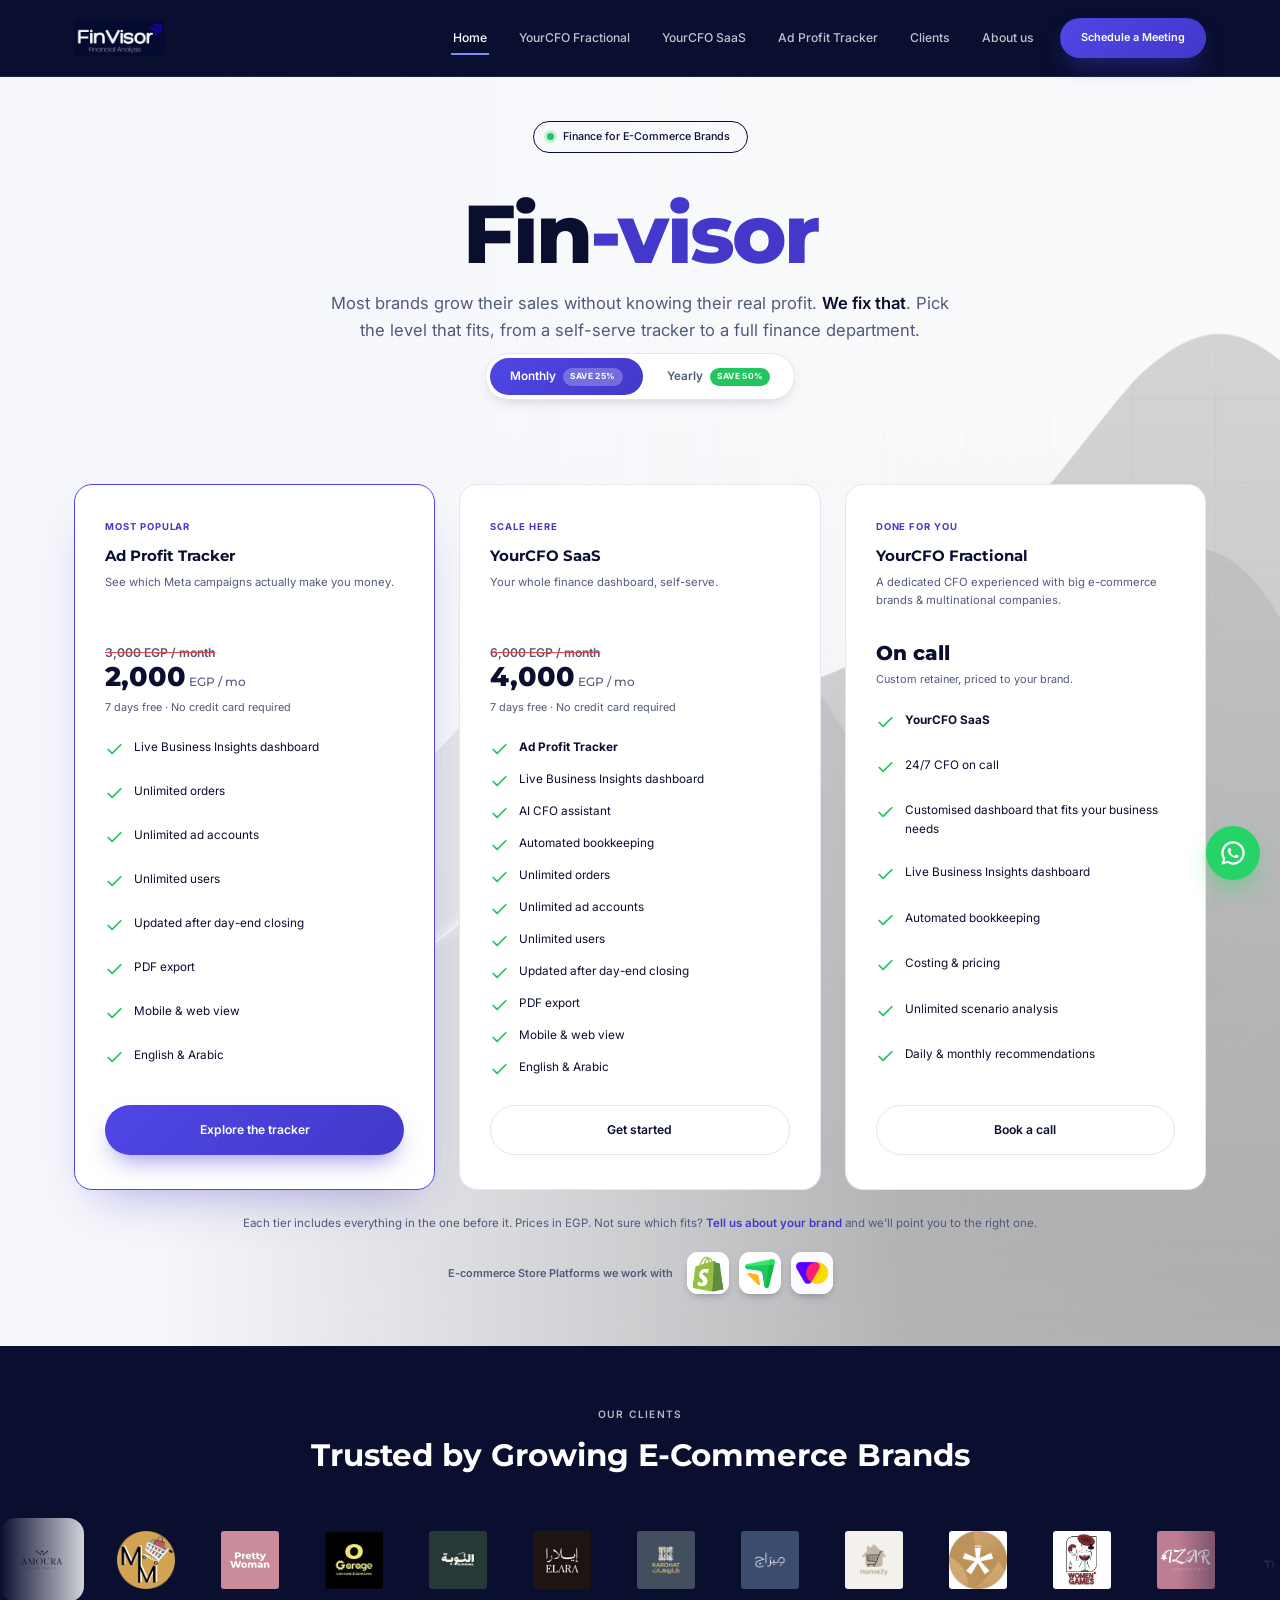
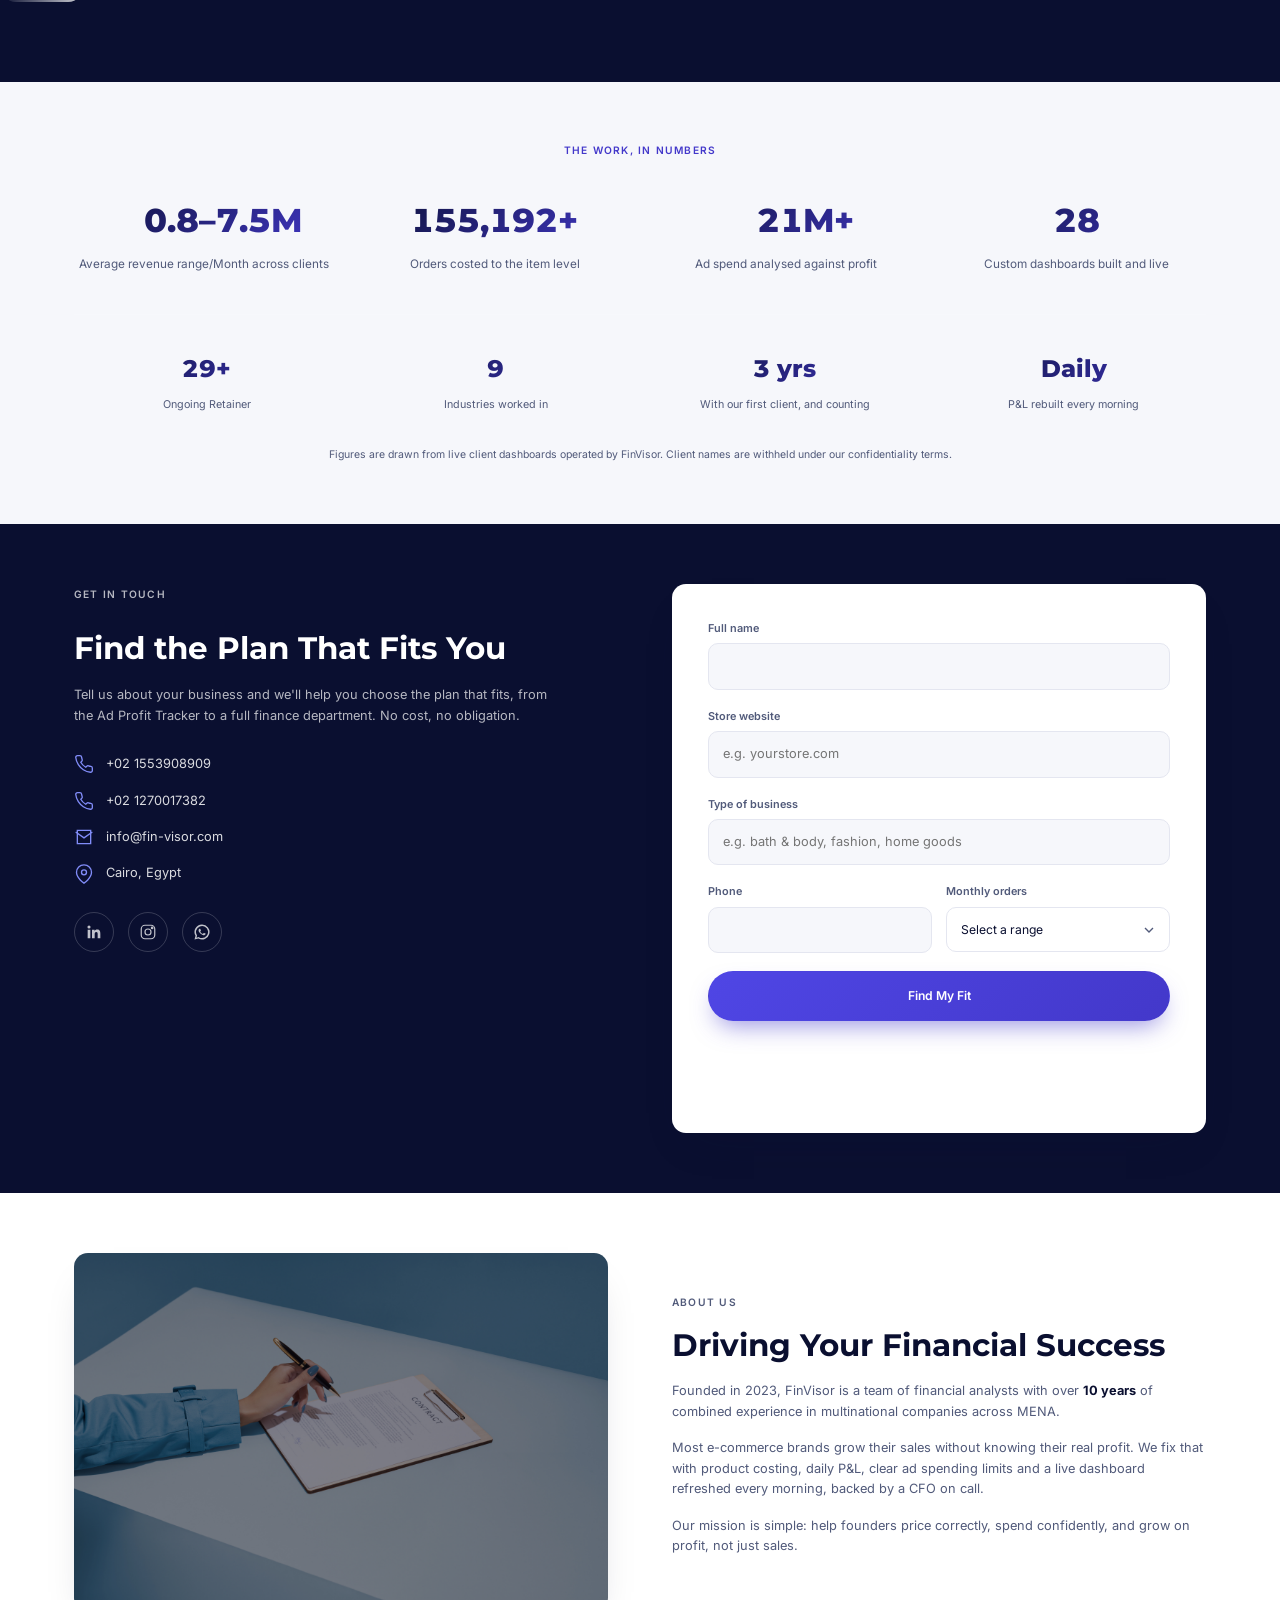
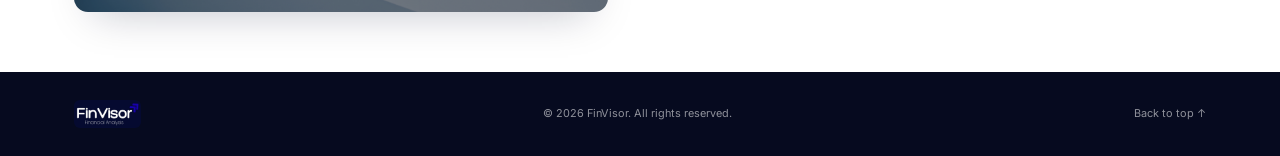
==== commit 41c71882: "Site-wide: tighten hero padding (home, Ad Profit Tracker, shared .hero) home-hero 64/76 -> 44/52; ap" ====
--- a/index.html
+++ b/index.html
@@ -70,7 +70,7 @@
 
 <style>
   /* ---- Home hero ---- */
-  .home-hero { position: relative; background: var(--light-bg); overflow: hidden; padding: 64px 0 76px; }
+  .home-hero { position: relative; background: var(--light-bg); overflow: hidden; padding: 44px 0 52px; }
   .home-hero-bg {
     position: absolute; inset: 0; background-size: cover; background-position: center right; opacity: 0.5;
     mask-image: linear-gradient(to left, rgba(0,0,0,1) 30%, rgba(0,0,0,0) 88%);
--- a/assets/css/styles.css
+++ b/assets/css/styles.css
@@ -25,7 +25,9 @@
 /* ---------- Reset ---------- */
 * { margin: 0; padding: 0; box-sizing: border-box; }
 
-html { scroll-behavior: smooth; }
+/* Base type scaled down 20% (16px -> 12.8px) for a calmer, less dense read
+   across the whole site; everything here is rem/em so it scales uniformly. */
+html { scroll-behavior: smooth; font-size: 80%; }
 
 body {
   font-family: var(--font-body);
@@ -205,7 +207,7 @@
 }
 .section-title-left { max-width: 560px; }
 
-.section { padding: 96px 0; position: relative; }
+.section { padding: 60px 0; position: relative; }
 .section-dark {
   background: var(--navy-900);
   color: rgba(255, 255, 255, 0.85);
@@ -227,7 +229,7 @@
   min-height: calc(100vh - 76px);
   display: flex;
   align-items: center;
-  padding: 110px 0;
+  padding: 72px 0;
 }
 .hero-bg {
   position: absolute;
@@ -611,8 +613,8 @@
 }
 
 @media (max-width: 600px) {
-  .section { padding: 64px 0; }
-  .hero { min-height: auto; padding: 70px 0 56px; }
+  .section { padding: 44px 0; }
+  .hero { min-height: auto; padding: 48px 0 44px; }
   .services-grid { grid-template-columns: 1fr; }
   .hero-actions { flex-direction: column; align-items: stretch; }
   .contact-form { padding: 26px; }
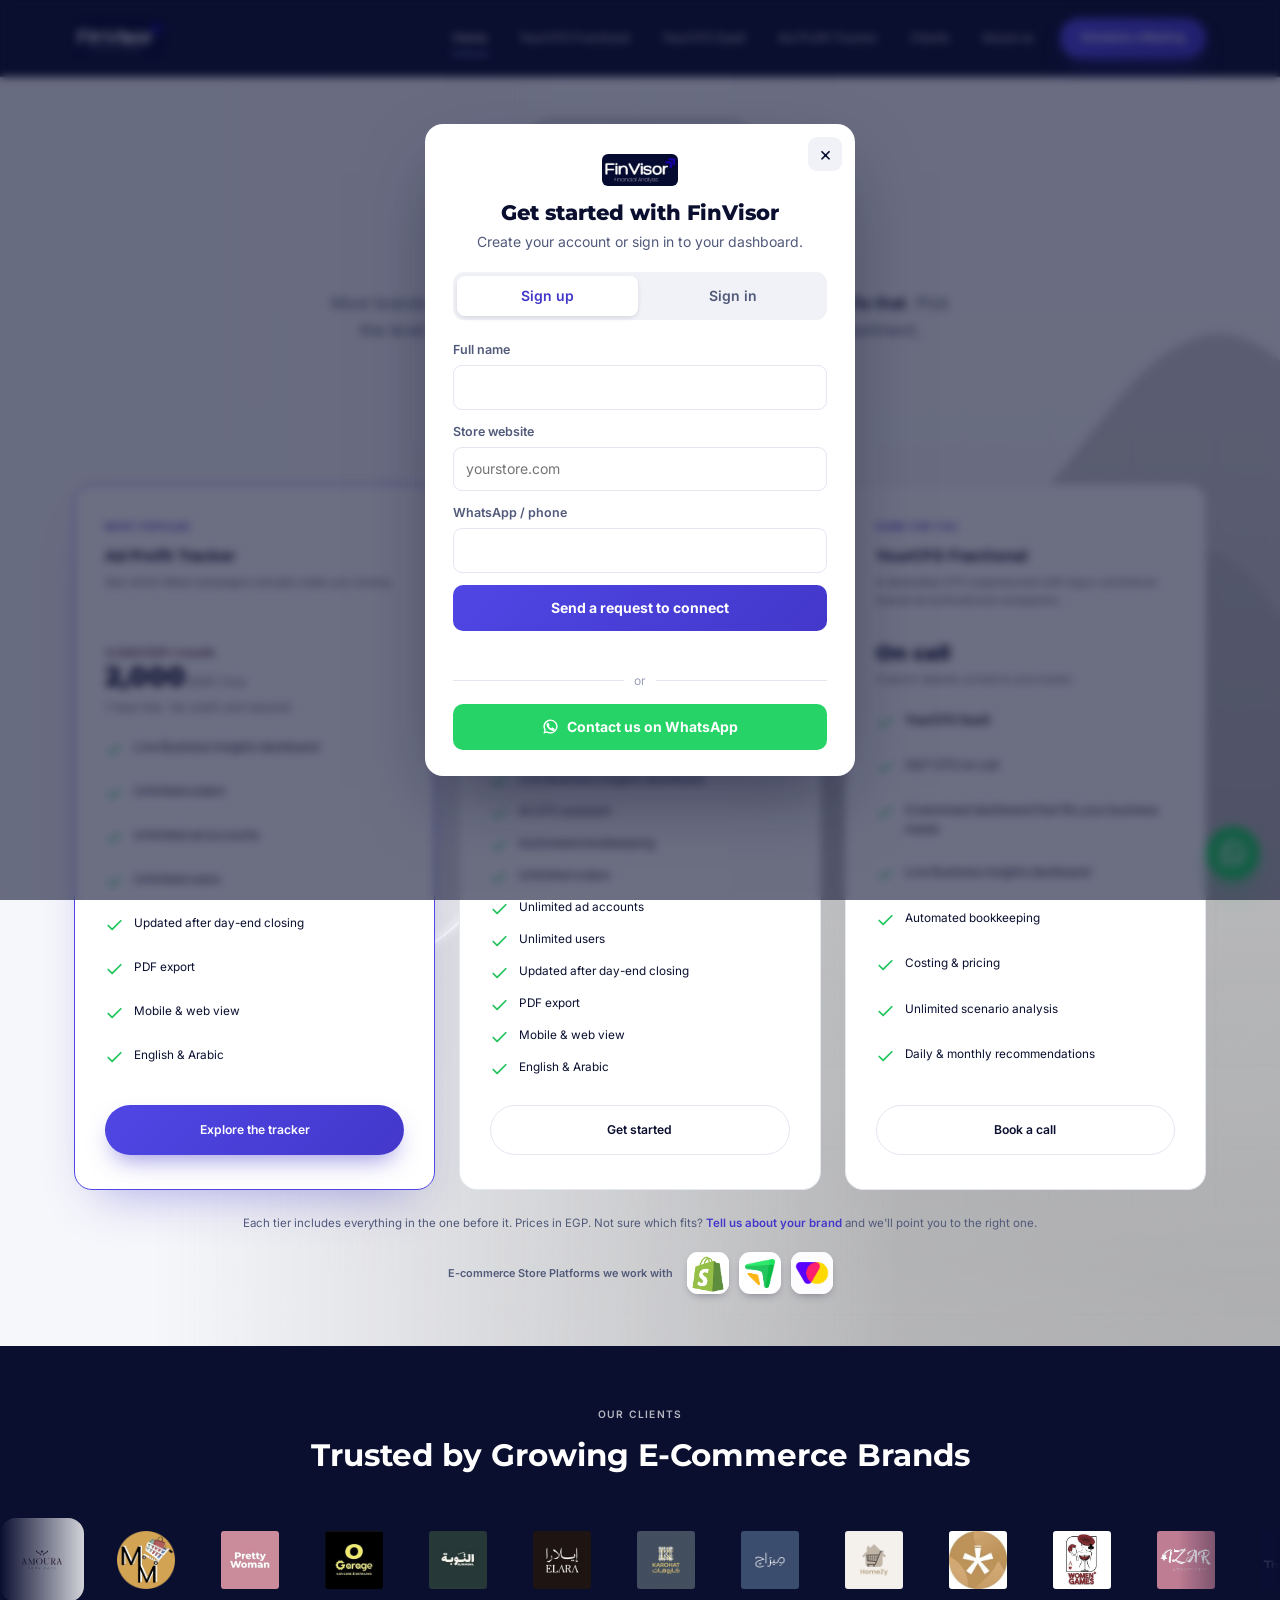
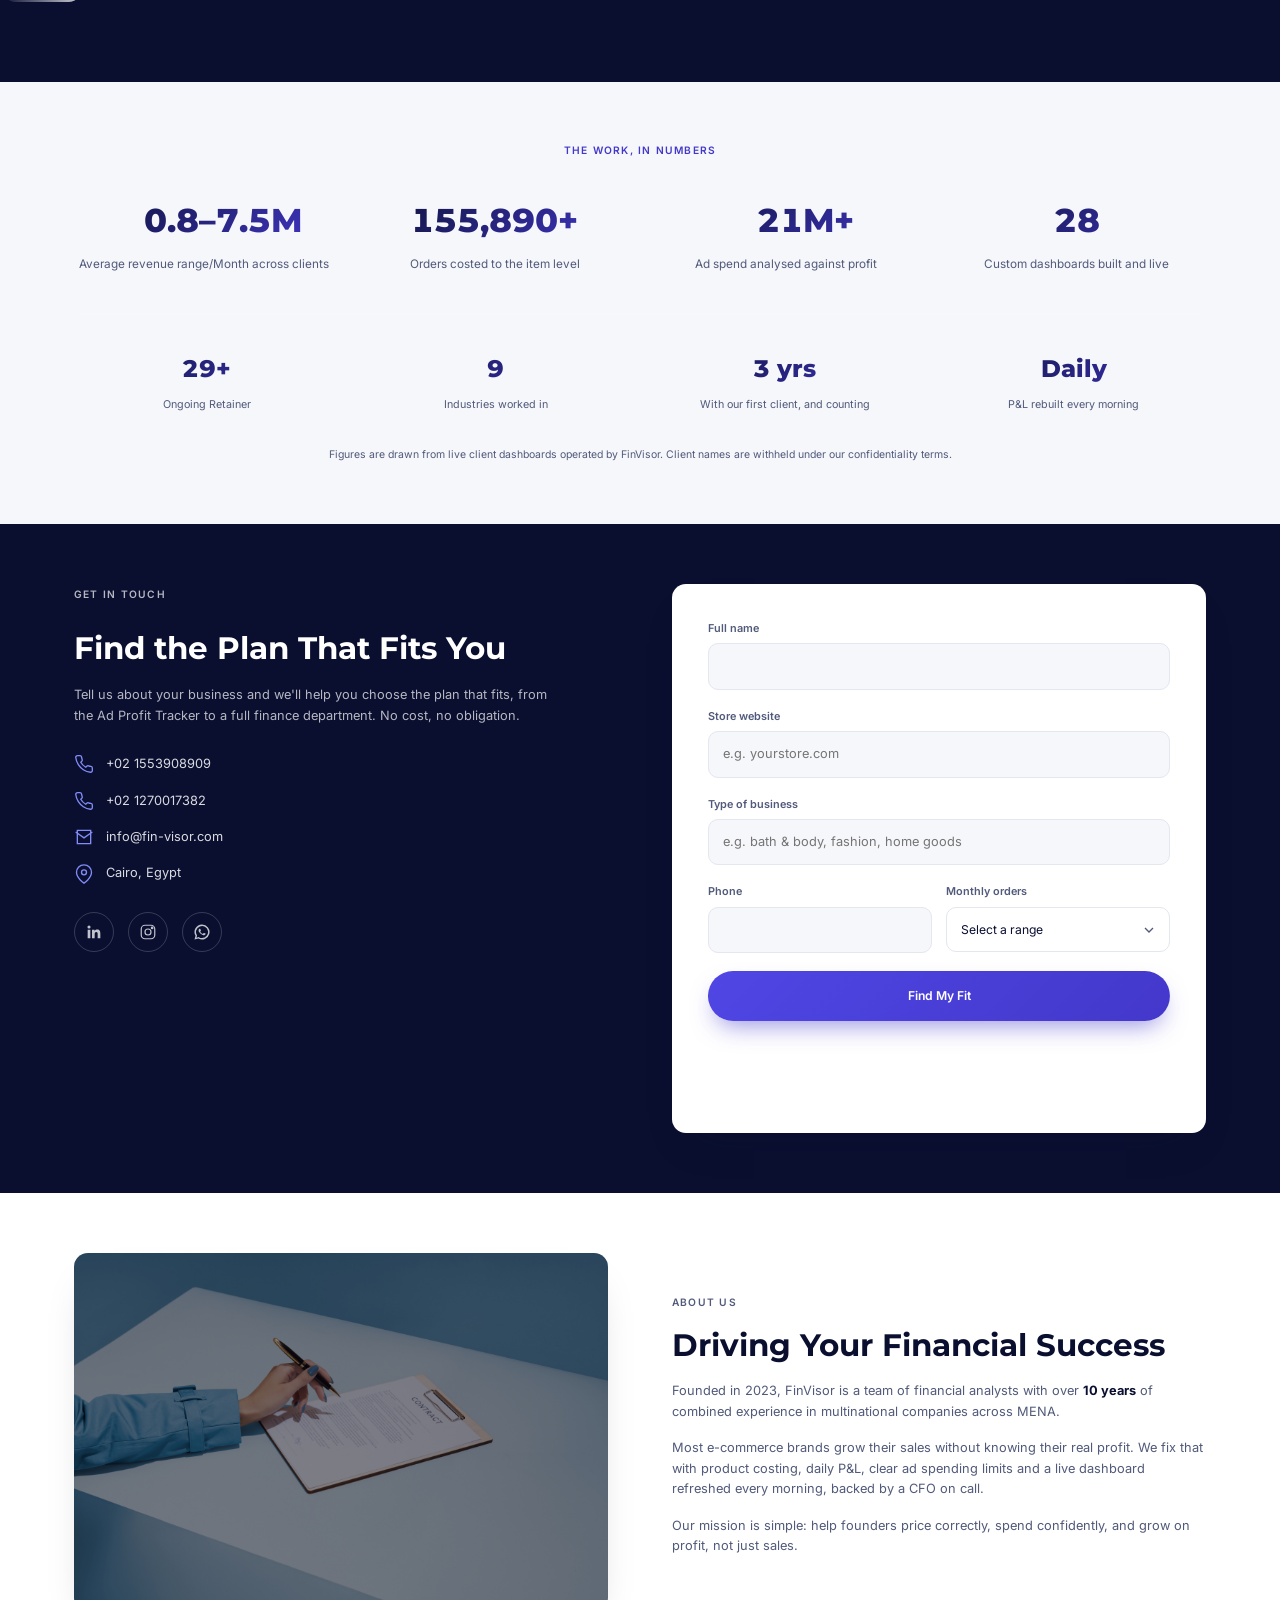
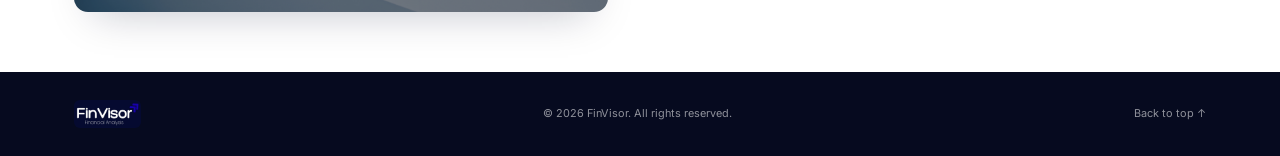
==== commit ee8f8b68: "Add sign-up / sign-in modal across the site New self-contained assets/js/auth-modal.js injects a pop" ====
--- a/index.html
+++ b/index.html
@@ -28,6 +28,7 @@
 <link rel="preconnect" href="https://fonts.gstatic.com" crossorigin>
 <link href="https://fonts.googleapis.com/css2?family=Inter:wght@400;500;600&family=Montserrat:wght@600;700;800&display=swap" rel="stylesheet">
 <link rel="stylesheet" href="assets/css/styles.css">
+<script src="assets/js/auth-modal.js" defer></script>
 
 <script type="application/ld+json">
 {
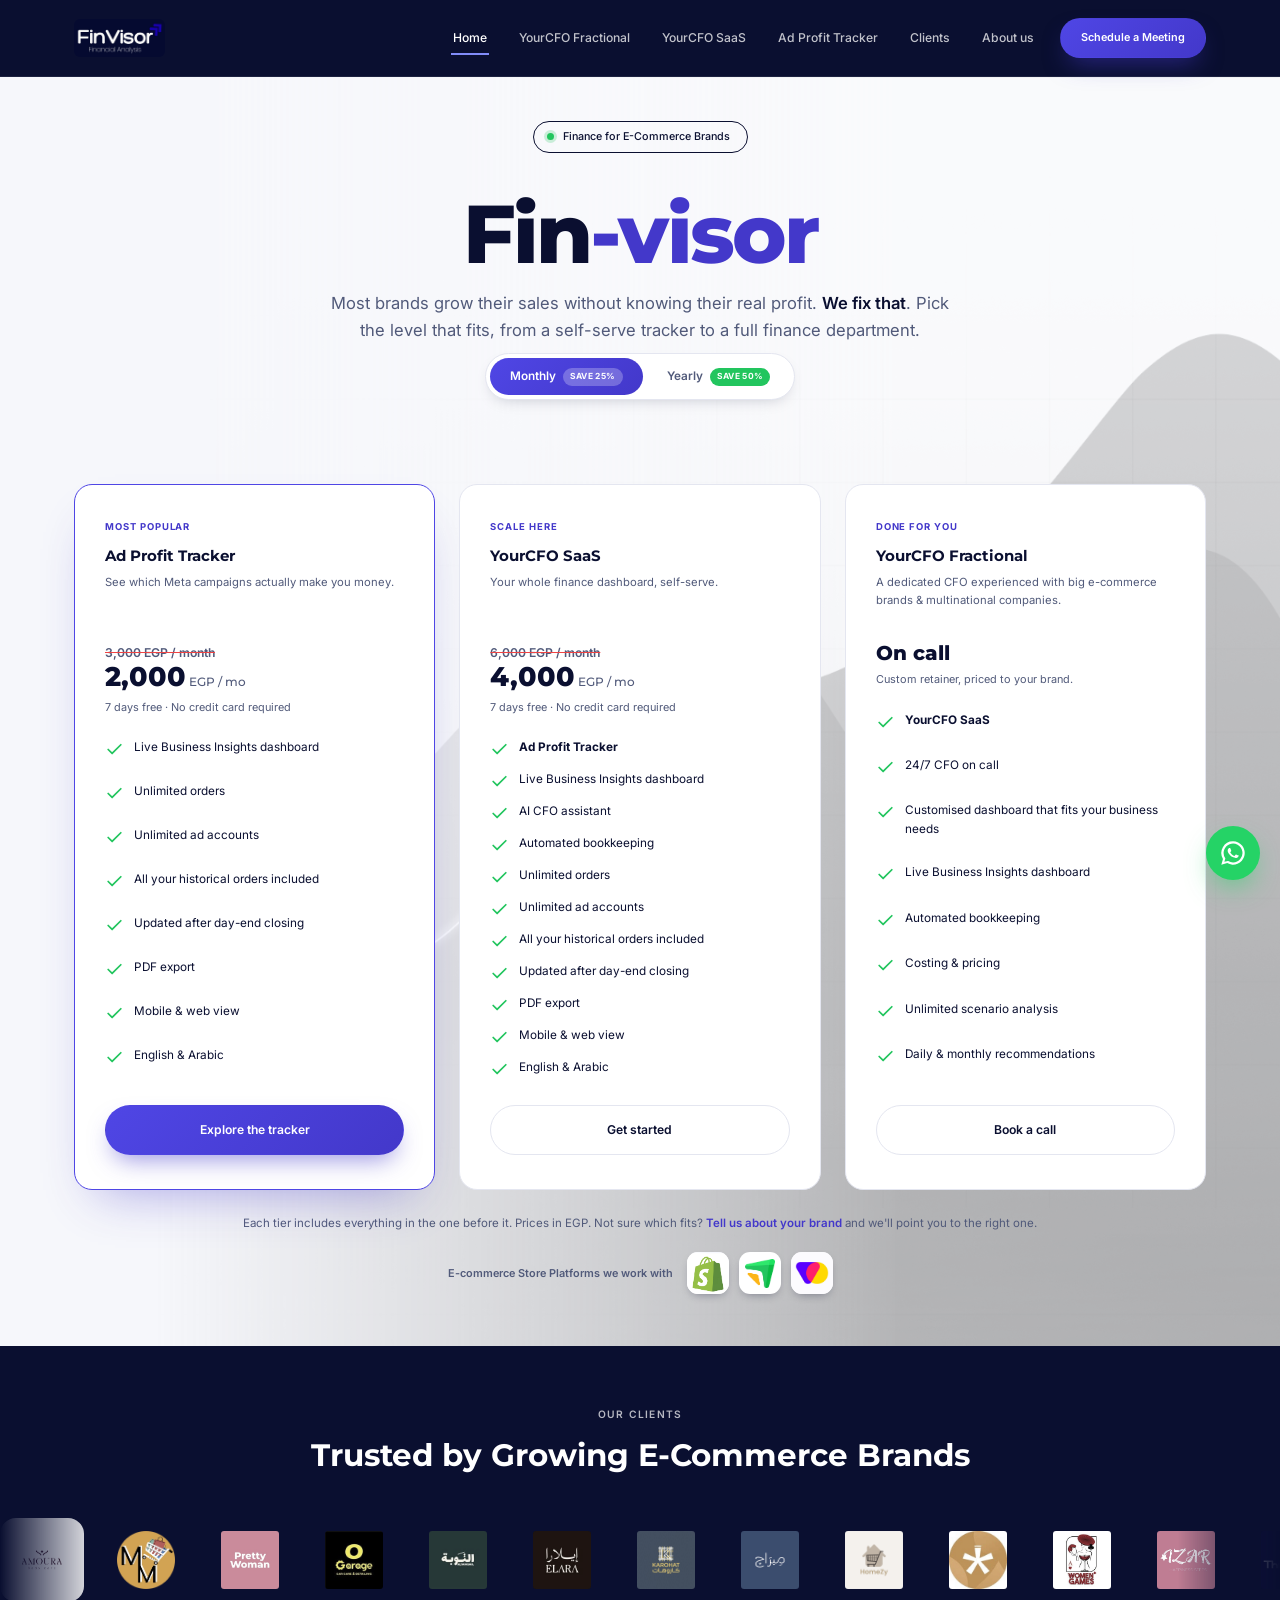
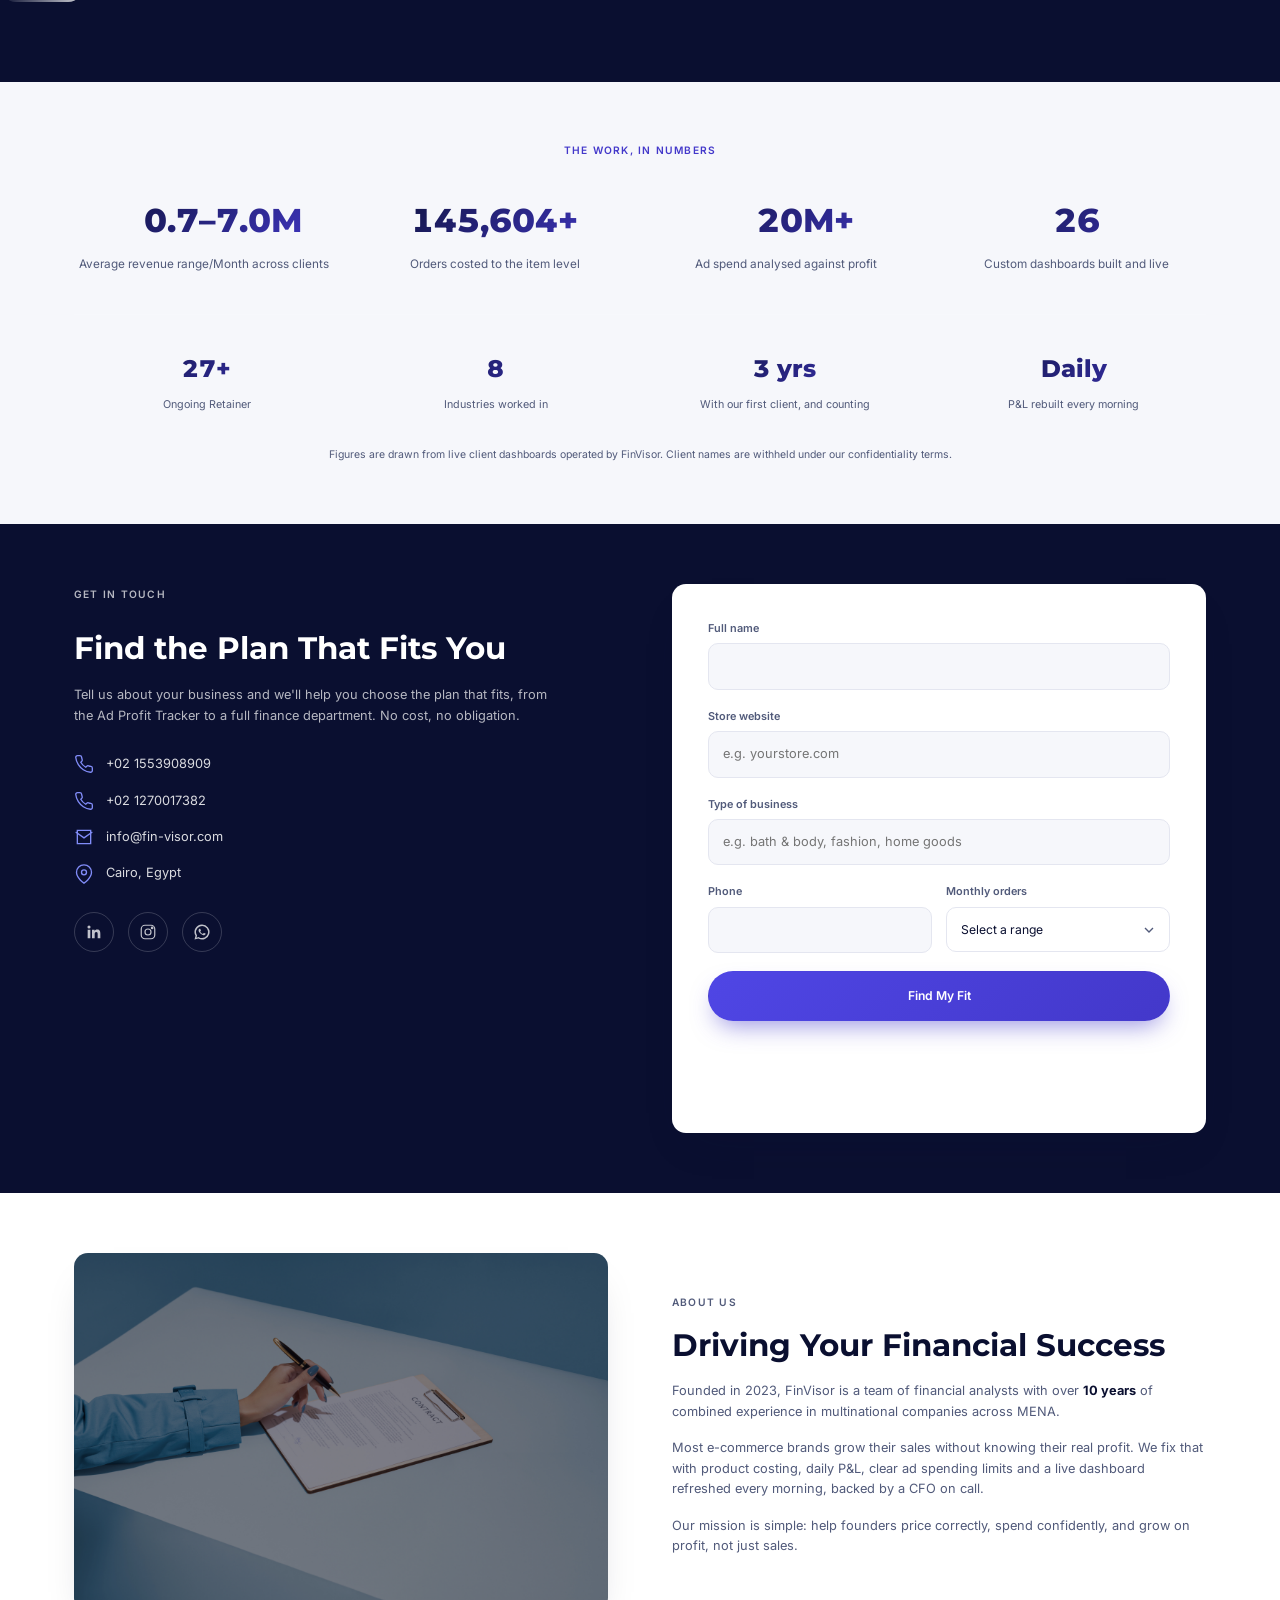
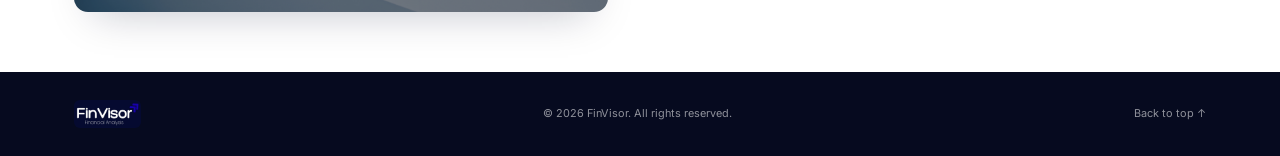
==== commit b3a982a5: "Pricing: swap Unlimited users for All your historical orders included" ====
--- a/index.html
+++ b/index.html
@@ -198,7 +198,7 @@
             <li><svg viewBox="0 0 24 24" fill="none" stroke="currentColor" stroke-width="2.2" stroke-linecap="round" stroke-linejoin="round"><path d="M20 6 9 17l-5-5"/></svg>Live Business Insights dashboard</li>
             <li><svg viewBox="0 0 24 24" fill="none" stroke="currentColor" stroke-width="2.2" stroke-linecap="round" stroke-linejoin="round"><path d="M20 6 9 17l-5-5"/></svg>Unlimited orders</li>
             <li><svg viewBox="0 0 24 24" fill="none" stroke="currentColor" stroke-width="2.2" stroke-linecap="round" stroke-linejoin="round"><path d="M20 6 9 17l-5-5"/></svg>Unlimited ad accounts</li>
-            <li><svg viewBox="0 0 24 24" fill="none" stroke="currentColor" stroke-width="2.2" stroke-linecap="round" stroke-linejoin="round"><path d="M20 6 9 17l-5-5"/></svg>Unlimited users</li>
+            <li><svg viewBox="0 0 24 24" fill="none" stroke="currentColor" stroke-width="2.2" stroke-linecap="round" stroke-linejoin="round"><path d="M20 6 9 17l-5-5"/></svg>All your historical orders included</li>
             <li><svg viewBox="0 0 24 24" fill="none" stroke="currentColor" stroke-width="2.2" stroke-linecap="round" stroke-linejoin="round"><path d="M20 6 9 17l-5-5"/></svg>Updated after day-end closing</li>
             <li><svg viewBox="0 0 24 24" fill="none" stroke="currentColor" stroke-width="2.2" stroke-linecap="round" stroke-linejoin="round"><path d="M20 6 9 17l-5-5"/></svg>PDF export</li>
             <li><svg viewBox="0 0 24 24" fill="none" stroke="currentColor" stroke-width="2.2" stroke-linecap="round" stroke-linejoin="round"><path d="M20 6 9 17l-5-5"/></svg>Mobile &amp; web view</li>
@@ -221,7 +221,7 @@
             <li><svg viewBox="0 0 24 24" fill="none" stroke="currentColor" stroke-width="2.2" stroke-linecap="round" stroke-linejoin="round"><path d="M20 6 9 17l-5-5"/></svg>Automated bookkeeping</li>
             <li><svg viewBox="0 0 24 24" fill="none" stroke="currentColor" stroke-width="2.2" stroke-linecap="round" stroke-linejoin="round"><path d="M20 6 9 17l-5-5"/></svg>Unlimited orders</li>
             <li><svg viewBox="0 0 24 24" fill="none" stroke="currentColor" stroke-width="2.2" stroke-linecap="round" stroke-linejoin="round"><path d="M20 6 9 17l-5-5"/></svg>Unlimited ad accounts</li>
-            <li><svg viewBox="0 0 24 24" fill="none" stroke="currentColor" stroke-width="2.2" stroke-linecap="round" stroke-linejoin="round"><path d="M20 6 9 17l-5-5"/></svg>Unlimited users</li>
+            <li><svg viewBox="0 0 24 24" fill="none" stroke="currentColor" stroke-width="2.2" stroke-linecap="round" stroke-linejoin="round"><path d="M20 6 9 17l-5-5"/></svg>All your historical orders included</li>
             <li><svg viewBox="0 0 24 24" fill="none" stroke="currentColor" stroke-width="2.2" stroke-linecap="round" stroke-linejoin="round"><path d="M20 6 9 17l-5-5"/></svg>Updated after day-end closing</li>
             <li><svg viewBox="0 0 24 24" fill="none" stroke="currentColor" stroke-width="2.2" stroke-linecap="round" stroke-linejoin="round"><path d="M20 6 9 17l-5-5"/></svg>PDF export</li>
             <li><svg viewBox="0 0 24 24" fill="none" stroke="currentColor" stroke-width="2.2" stroke-linecap="round" stroke-linejoin="round"><path d="M20 6 9 17l-5-5"/></svg>Mobile &amp; web view</li>
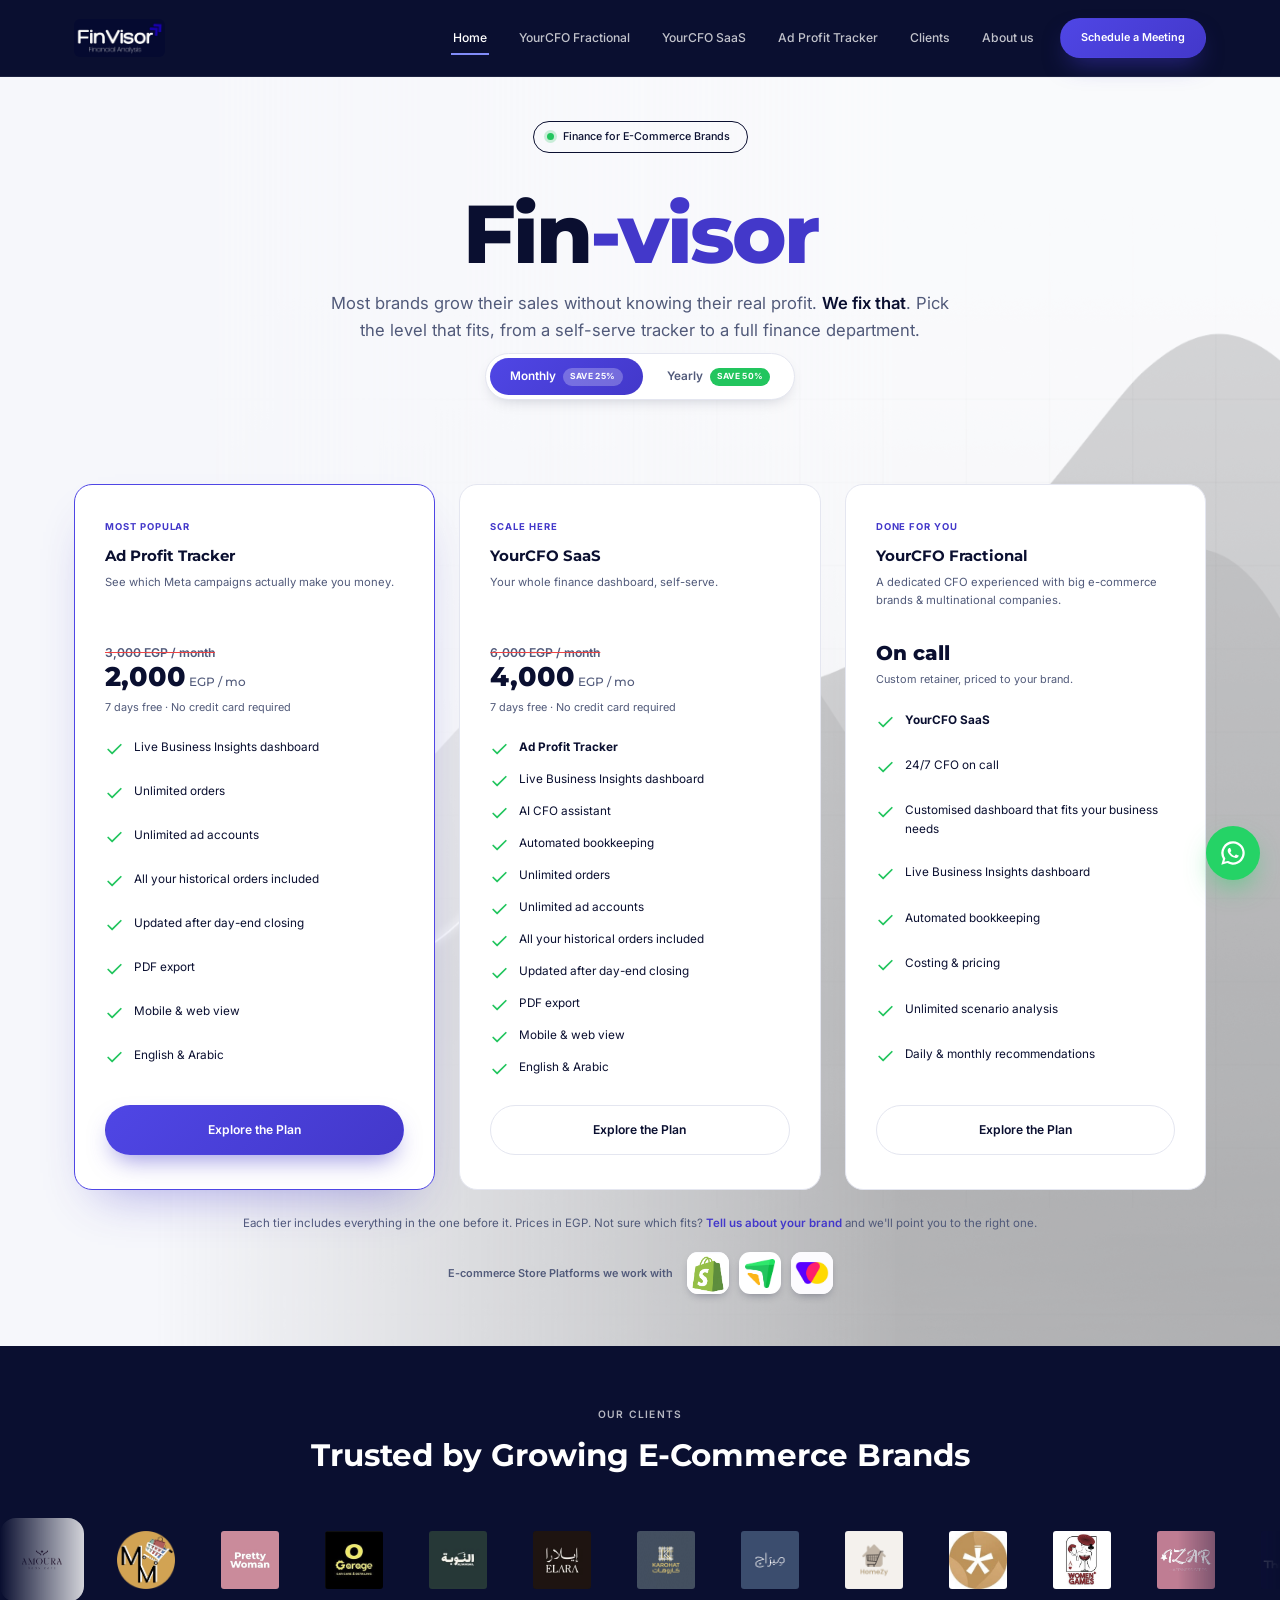
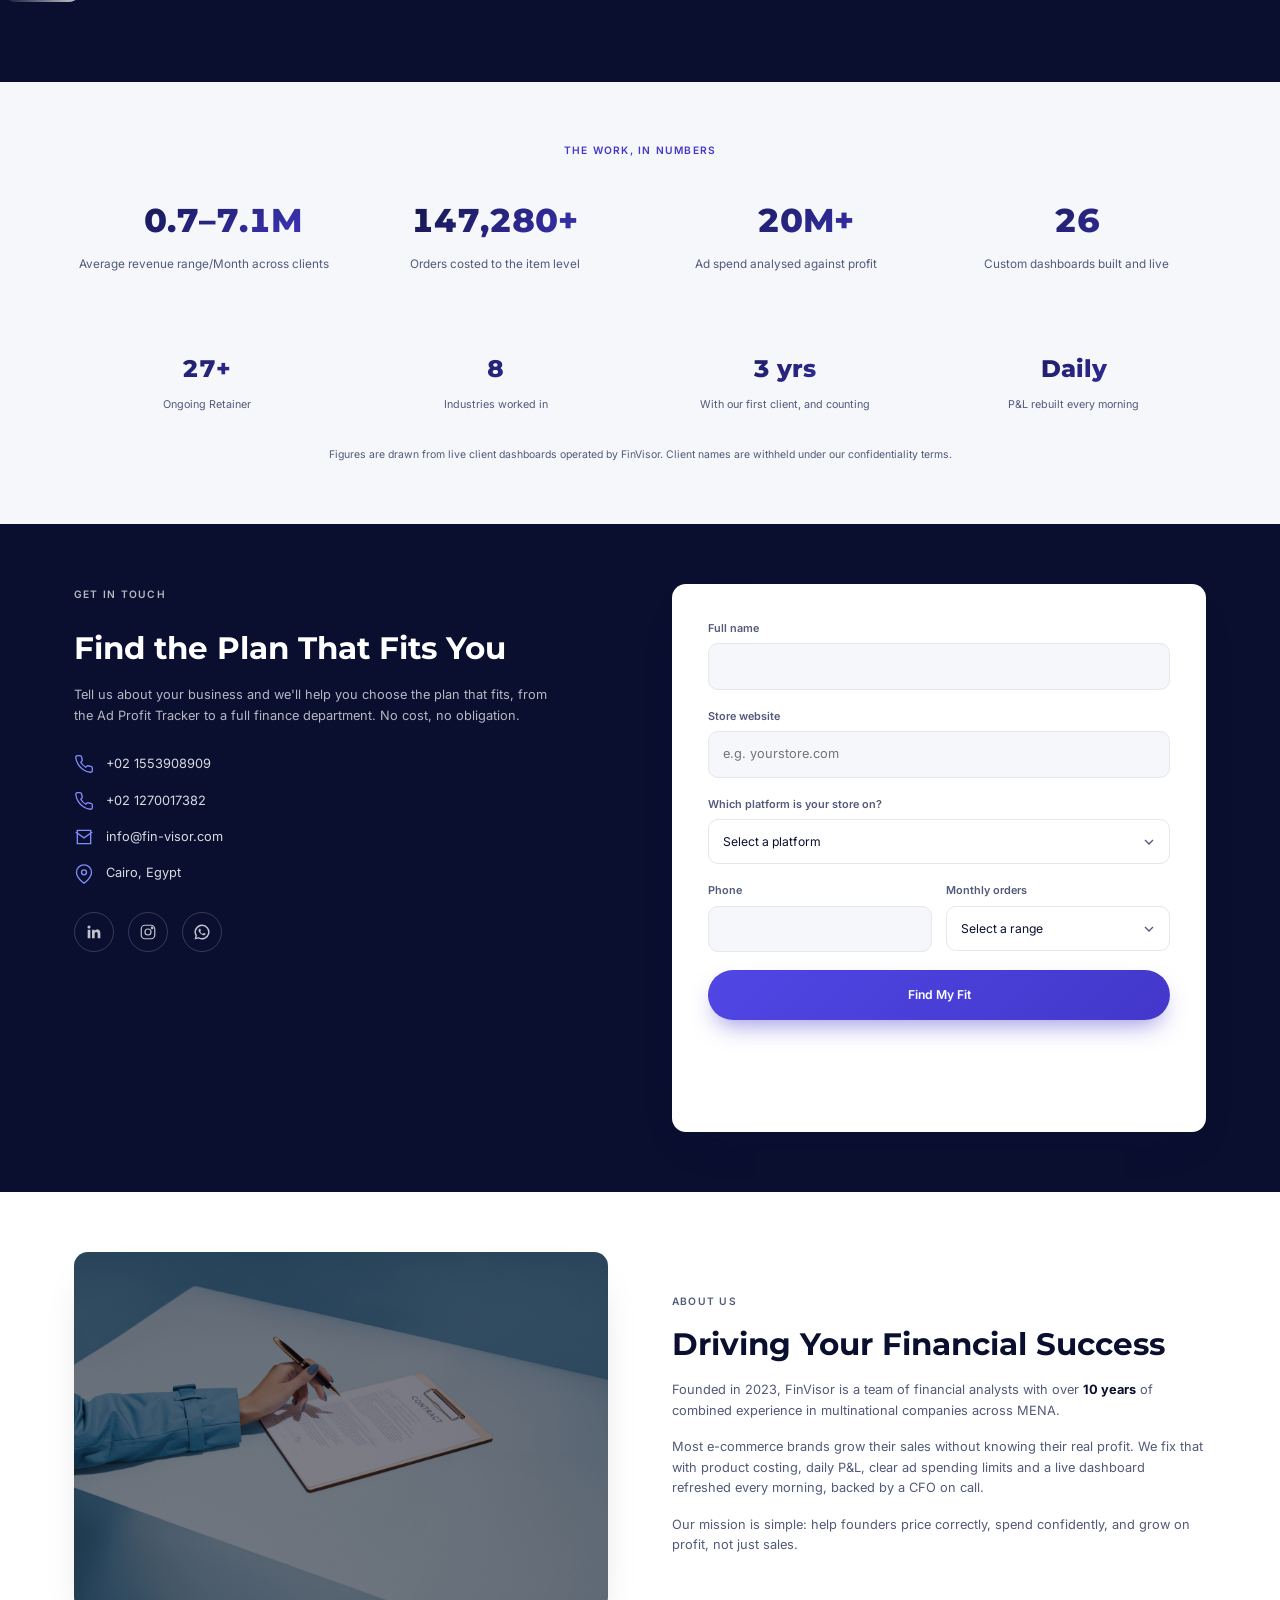
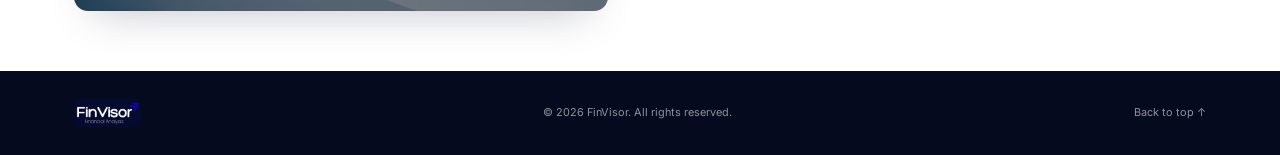
==== commit e57d4146: "Pricing CTAs to 'Explore the Plan'; contact form: platform dropdown" ====
--- a/index.html
+++ b/index.html
@@ -203,7 +203,7 @@
             <li><svg viewBox="0 0 24 24" fill="none" stroke="currentColor" stroke-width="2.2" stroke-linecap="round" stroke-linejoin="round"><path d="M20 6 9 17l-5-5"/></svg>PDF export</li>
             <li><svg viewBox="0 0 24 24" fill="none" stroke="currentColor" stroke-width="2.2" stroke-linecap="round" stroke-linejoin="round"><path d="M20 6 9 17l-5-5"/></svg>Mobile &amp; web view</li>
             <li><svg viewBox="0 0 24 24" fill="none" stroke="currentColor" stroke-width="2.2" stroke-linecap="round" stroke-linejoin="round"><path d="M20 6 9 17l-5-5"/></svg>English &amp; Arabic</li>
-          </ul>          <a href="ad-profit-tracker.html" class="btn btn-accent">Explore the tracker</a>
+          </ul>          <a href="ad-profit-tracker.html" class="btn btn-accent">Explore the Plan</a>
         </div>
 
         <!-- YourCFO SaaS -->
@@ -226,7 +226,7 @@
             <li><svg viewBox="0 0 24 24" fill="none" stroke="currentColor" stroke-width="2.2" stroke-linecap="round" stroke-linejoin="round"><path d="M20 6 9 17l-5-5"/></svg>PDF export</li>
             <li><svg viewBox="0 0 24 24" fill="none" stroke="currentColor" stroke-width="2.2" stroke-linecap="round" stroke-linejoin="round"><path d="M20 6 9 17l-5-5"/></svg>Mobile &amp; web view</li>
             <li><svg viewBox="0 0 24 24" fill="none" stroke="currentColor" stroke-width="2.2" stroke-linecap="round" stroke-linejoin="round"><path d="M20 6 9 17l-5-5"/></svg>English &amp; Arabic</li>
-          </ul>          <a href="yourcfo.html" class="btn btn-outline">Get started</a>
+          </ul>          <a href="yourcfo.html" class="btn btn-outline">Explore the Plan</a>
         </div>
 
         <!-- YourCFO Fractional -->
@@ -245,7 +245,7 @@
             <li><svg viewBox="0 0 24 24" fill="none" stroke="currentColor" stroke-width="2.2" stroke-linecap="round" stroke-linejoin="round"><path d="M20 6 9 17l-5-5"/></svg>Costing &amp; pricing</li>
             <li><svg viewBox="0 0 24 24" fill="none" stroke="currentColor" stroke-width="2.2" stroke-linecap="round" stroke-linejoin="round"><path d="M20 6 9 17l-5-5"/></svg>Unlimited scenario analysis</li>
             <li><svg viewBox="0 0 24 24" fill="none" stroke="currentColor" stroke-width="2.2" stroke-linecap="round" stroke-linejoin="round"><path d="M20 6 9 17l-5-5"/></svg>Daily &amp; monthly recommendations</li>
-          </ul>          <a href="finance-department.html" class="btn btn-outline">Book a call</a>
+          </ul>          <a href="finance-department.html" class="btn btn-outline">Explore the Plan</a>
         </div>
       </div>
       <p class="home-plan-note">Each tier includes everything in the one before it. Prices in EGP. Not sure which fits? <a href="#contact">Tell us about your brand</a> and we'll point you to the right one.</p>
@@ -404,8 +404,15 @@
           <input type="text" id="storeWebsite" name="storeWebsite" inputmode="url" autocomplete="url" placeholder="e.g. yourstore.com" required>
         </div>
         <div class="form-row">
-          <label for="businessType">Type of business</label>
-          <input type="text" id="businessType" name="businessType" placeholder="e.g. bath &amp; body, fashion, home goods" required>
+          <label for="platform">Which platform is your store on?</label>
+          <select id="platform" name="platform" required>
+            <option value="">Select a platform</option>
+            <option>Shopify</option>
+            <option>EasyOrders</option>
+            <option>Vondera</option>
+            <option>WooCommerce</option>
+            <option>Other</option>
+          </select>
         </div>
         <div class="form-grid-2">
           <div class="form-row">
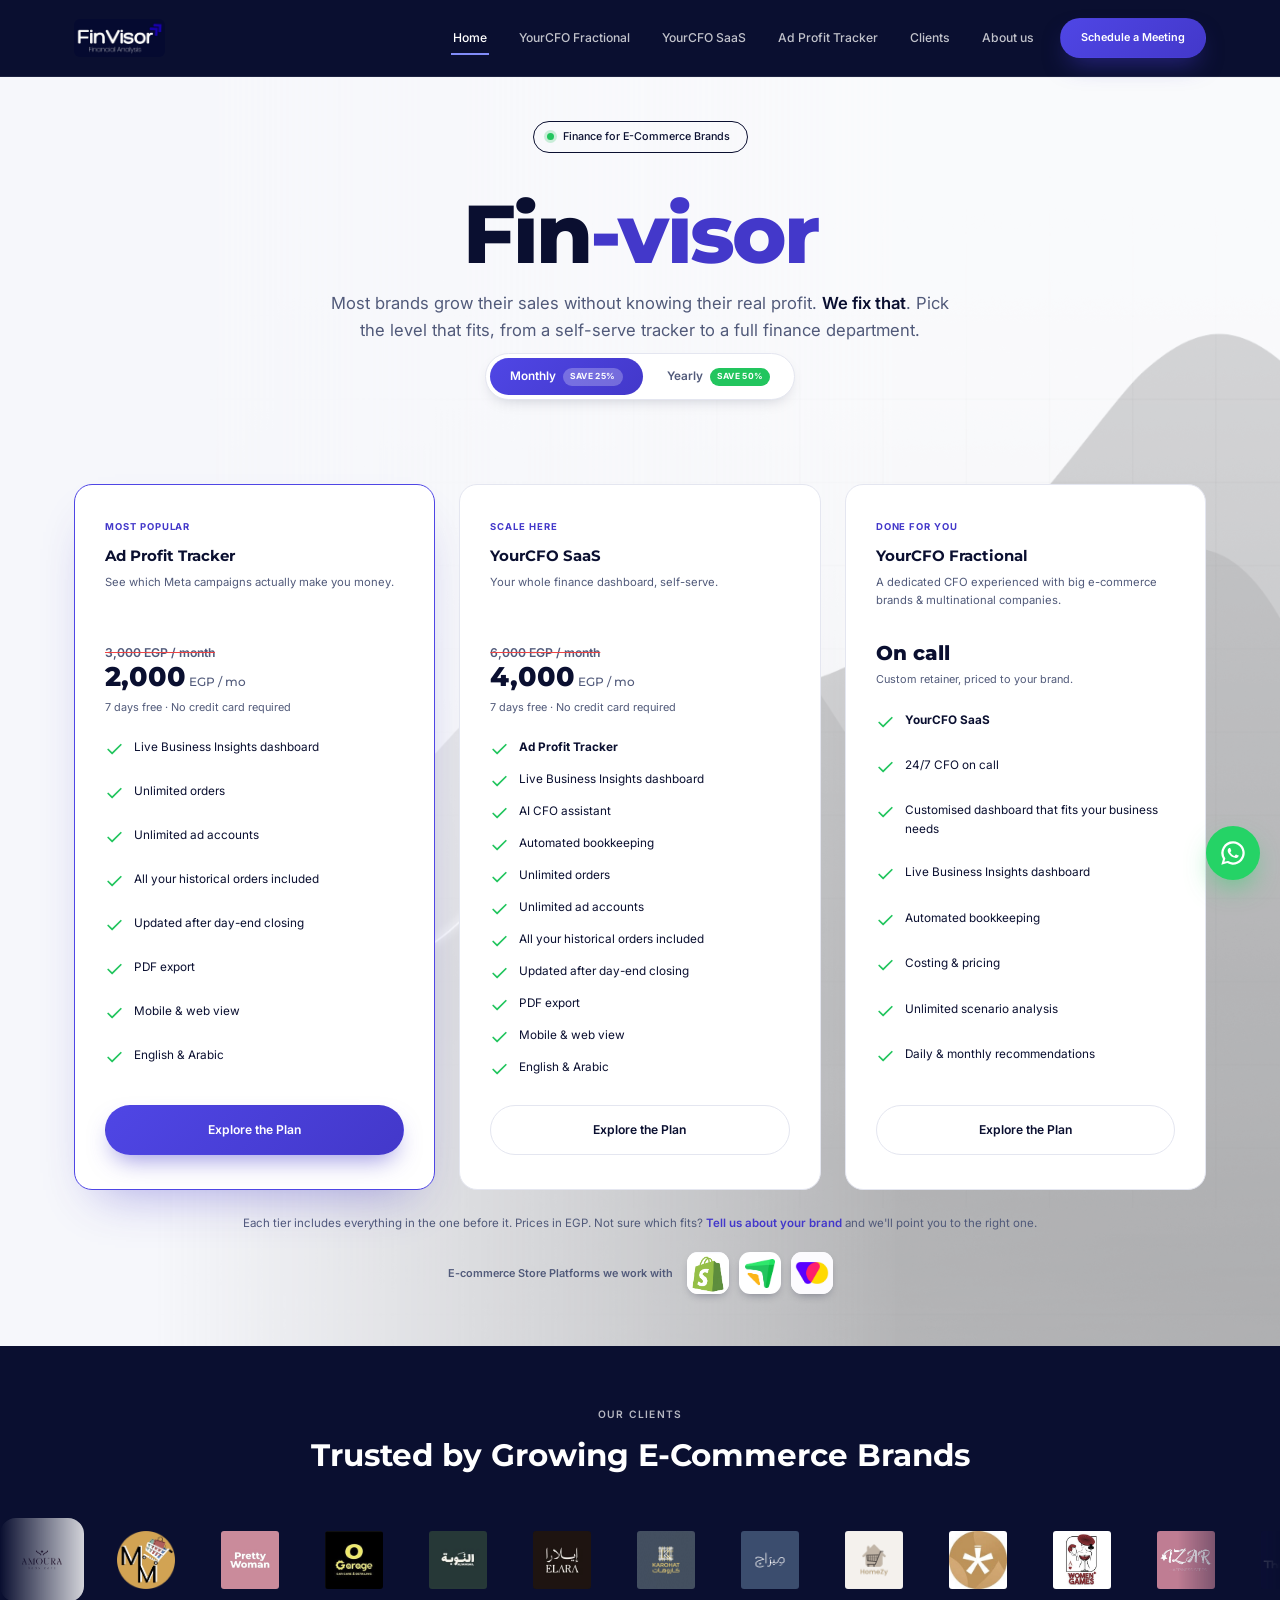
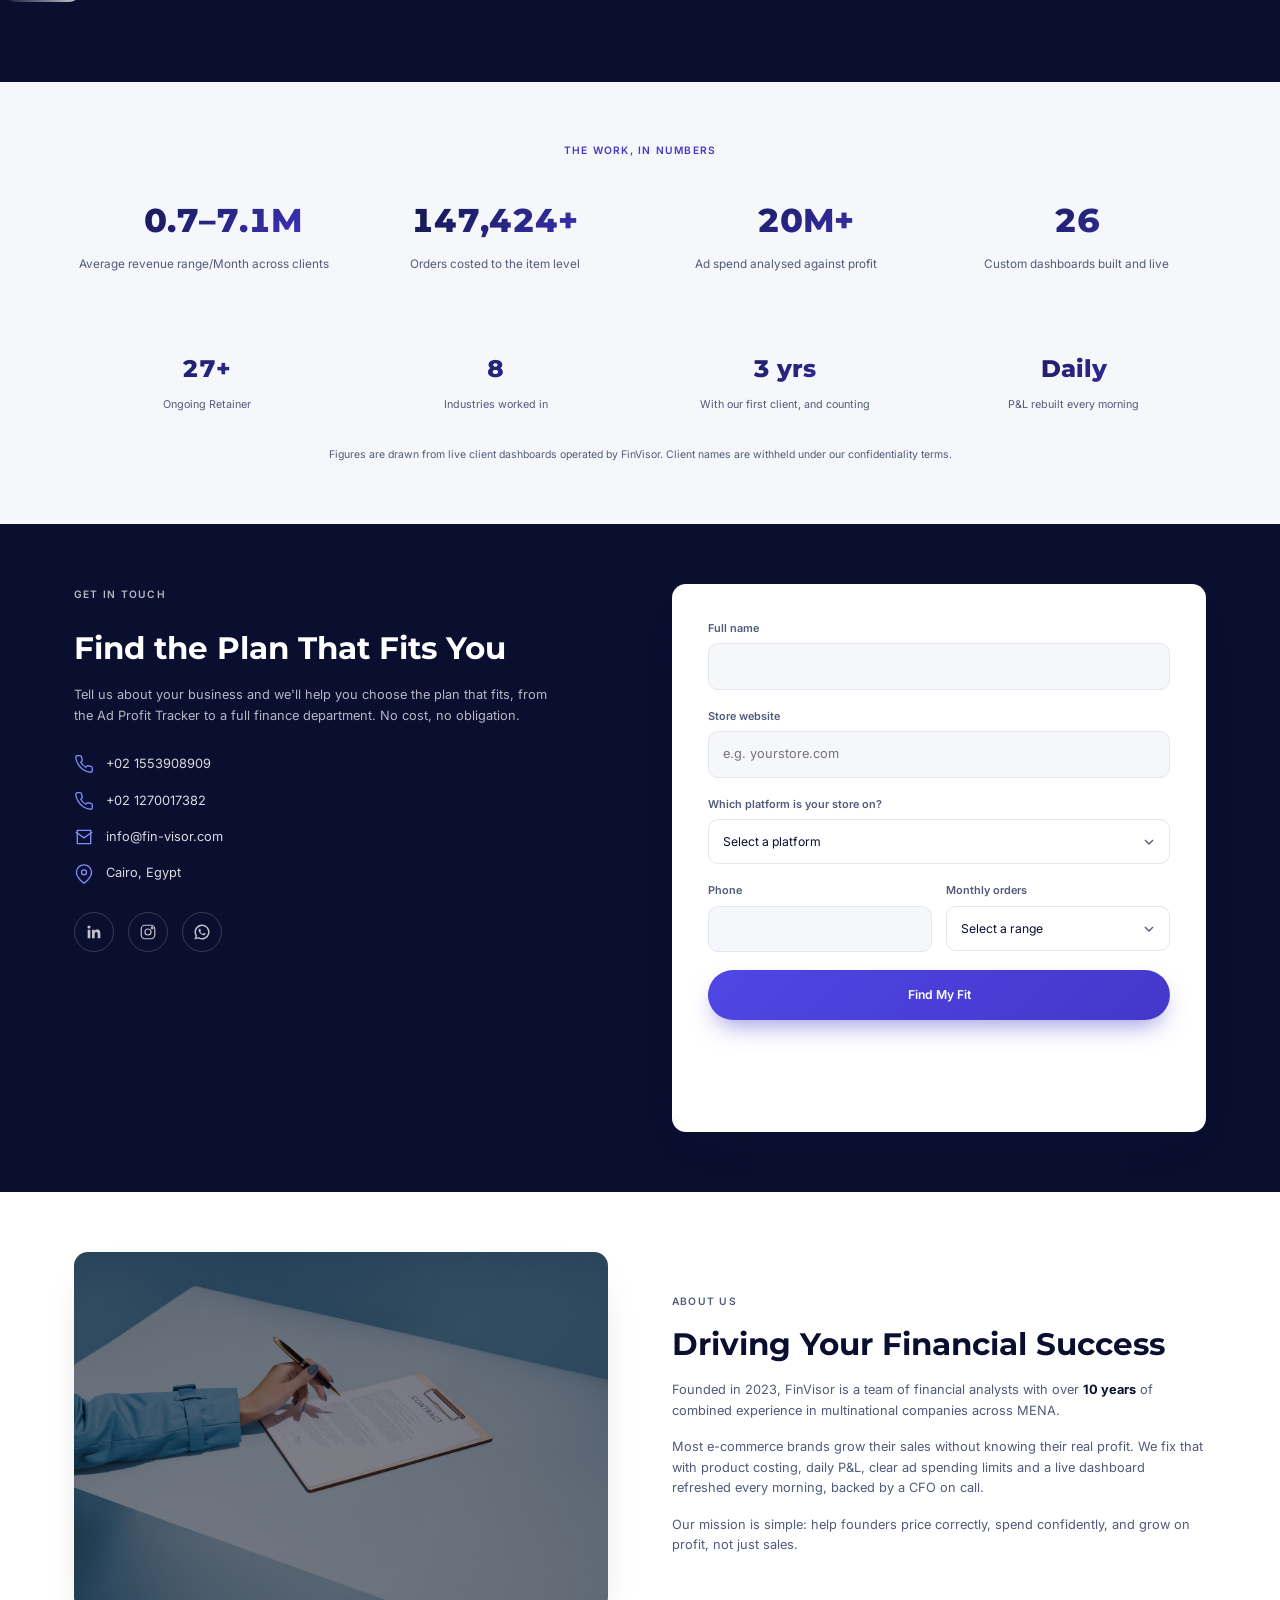
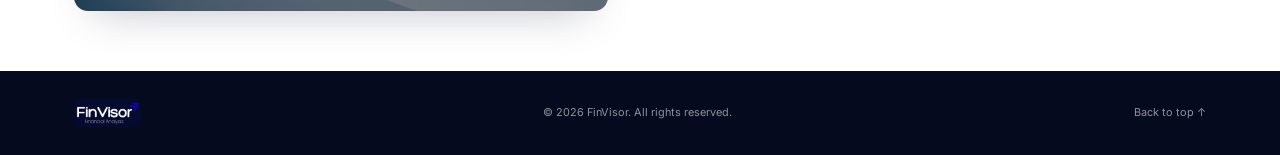
==== commit 0b800ef6: "Meta Pixel: standardize all pages on dataset 2517735822051512 Replace the old pixel (890487917437592" ====
--- a/index.html
+++ b/index.html
@@ -61,11 +61,11 @@
 t.src=v;s=b.getElementsByTagName(e)[0];
 s.parentNode.insertBefore(t,s)}(window, document,'script',
 'https://connect.facebook.net/en_US/fbevents.js');
-fbq('init', '890487917437592');
+fbq('init', '2517735822051512');
 fbq('track', 'PageView');
 </script>
 <noscript><img height="1" width="1" style="display:none"
-src="https://www.facebook.com/tr?id=890487917437592&ev=PageView&noscript=1"
+src="https://www.facebook.com/tr?id=2517735822051512&ev=PageView&noscript=1"
 /></noscript>
 <!-- End Meta Pixel Code -->
 
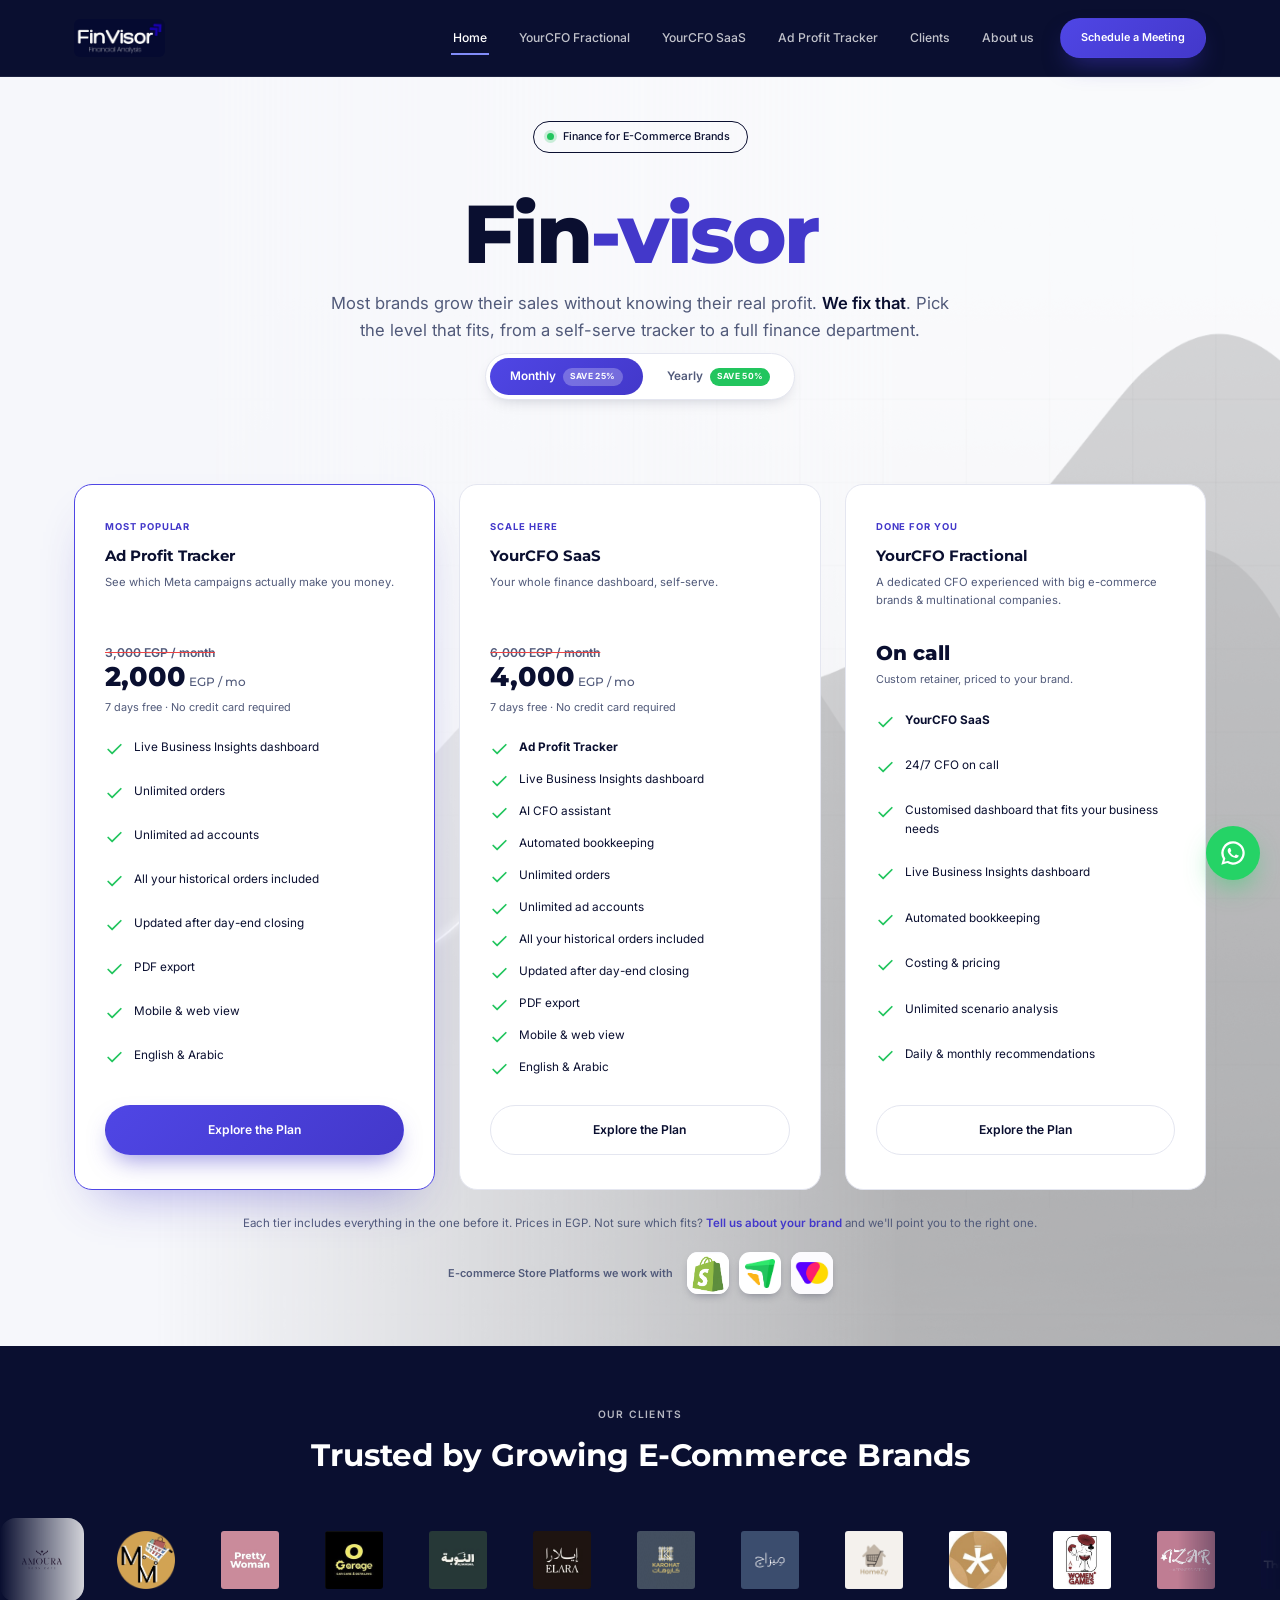
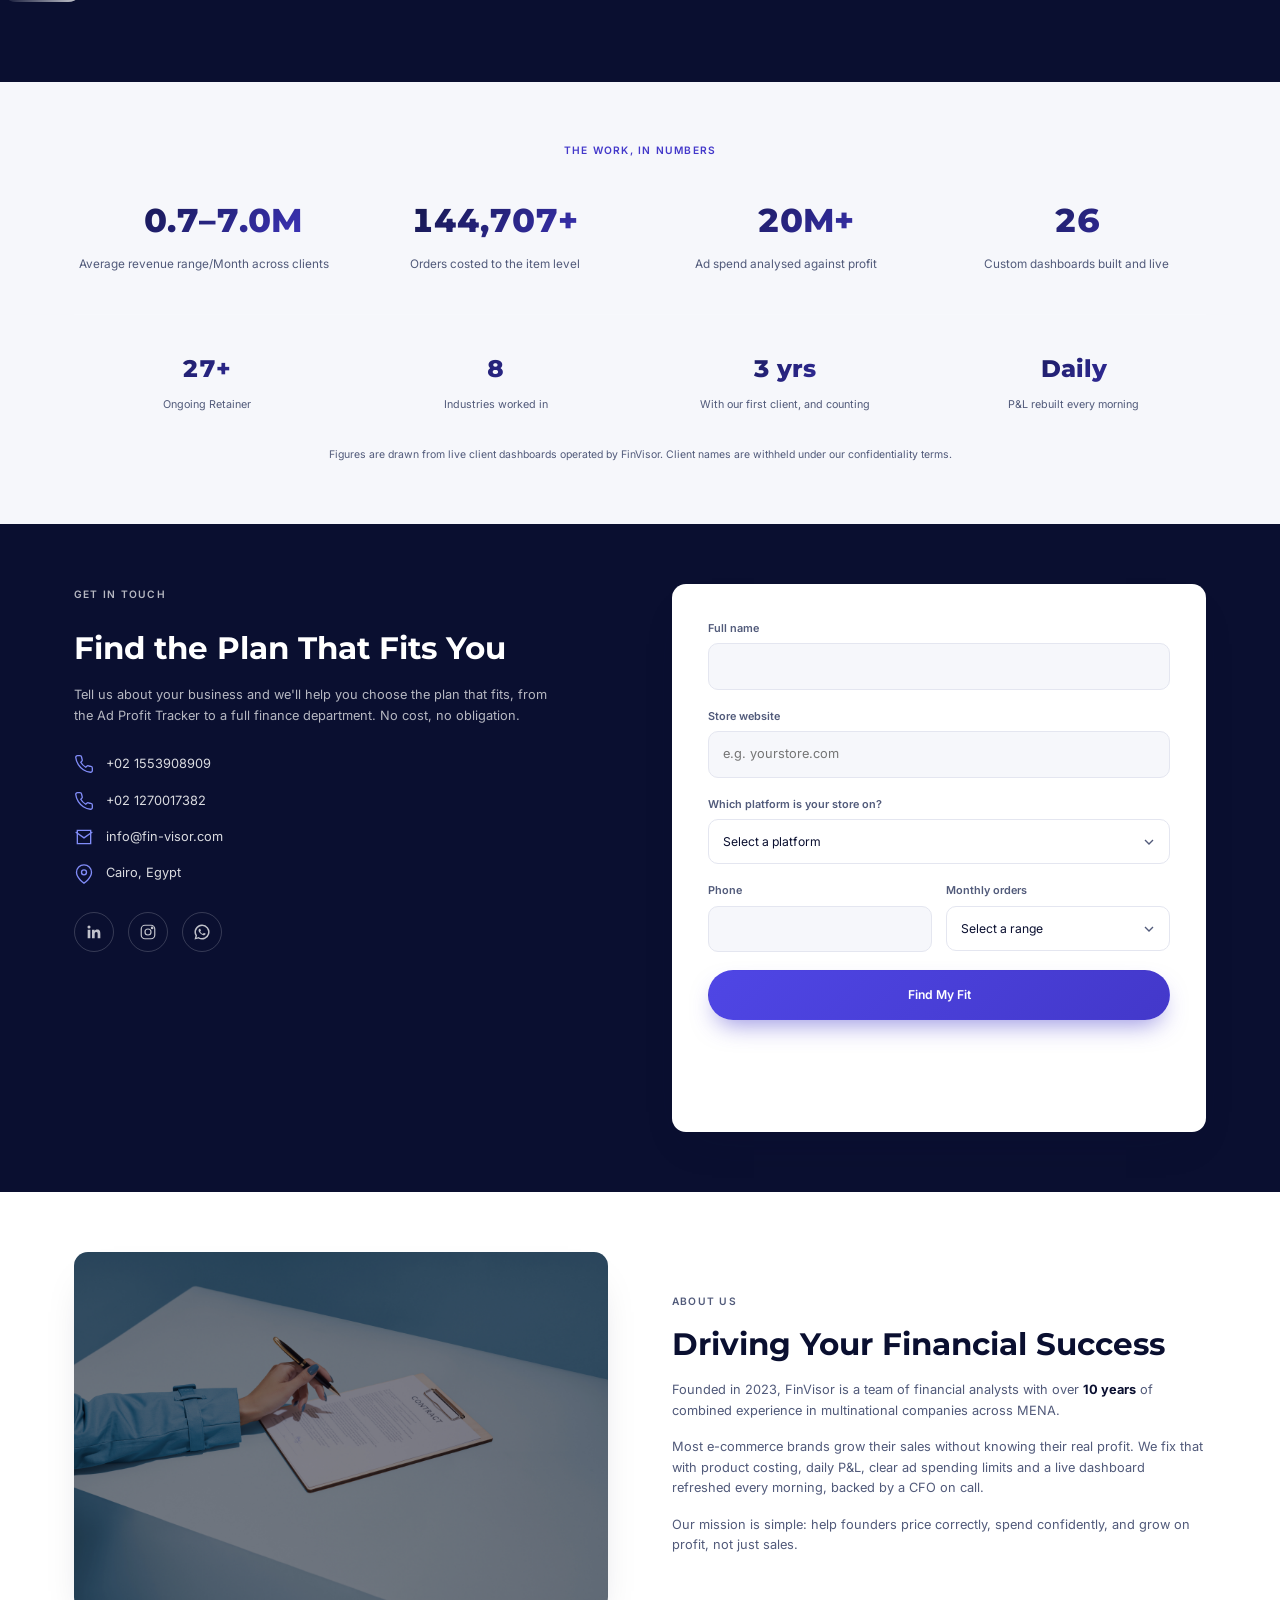
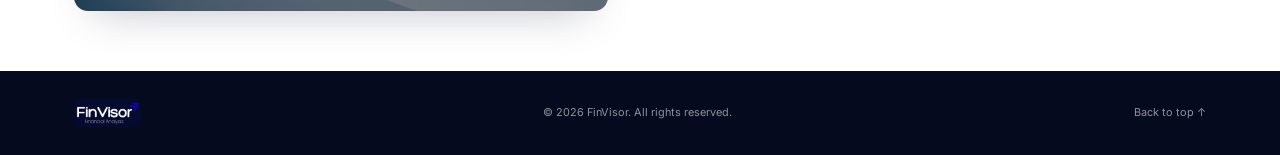
==== commit b622f928: "Meta Pixel: switch to dedicated web pixel 1931012607869883 Repoint all pages from the app dataset (2" ====
--- a/index.html
+++ b/index.html
@@ -61,11 +61,11 @@
 t.src=v;s=b.getElementsByTagName(e)[0];
 s.parentNode.insertBefore(t,s)}(window, document,'script',
 'https://connect.facebook.net/en_US/fbevents.js');
-fbq('init', '2517735822051512');
+fbq('init', '1931012607869883');
 fbq('track', 'PageView');
 </script>
 <noscript><img height="1" width="1" style="display:none"
-src="https://www.facebook.com/tr?id=2517735822051512&ev=PageView&noscript=1"
+src="https://www.facebook.com/tr?id=1931012607869883&ev=PageView&noscript=1"
 /></noscript>
 <!-- End Meta Pixel Code -->
 
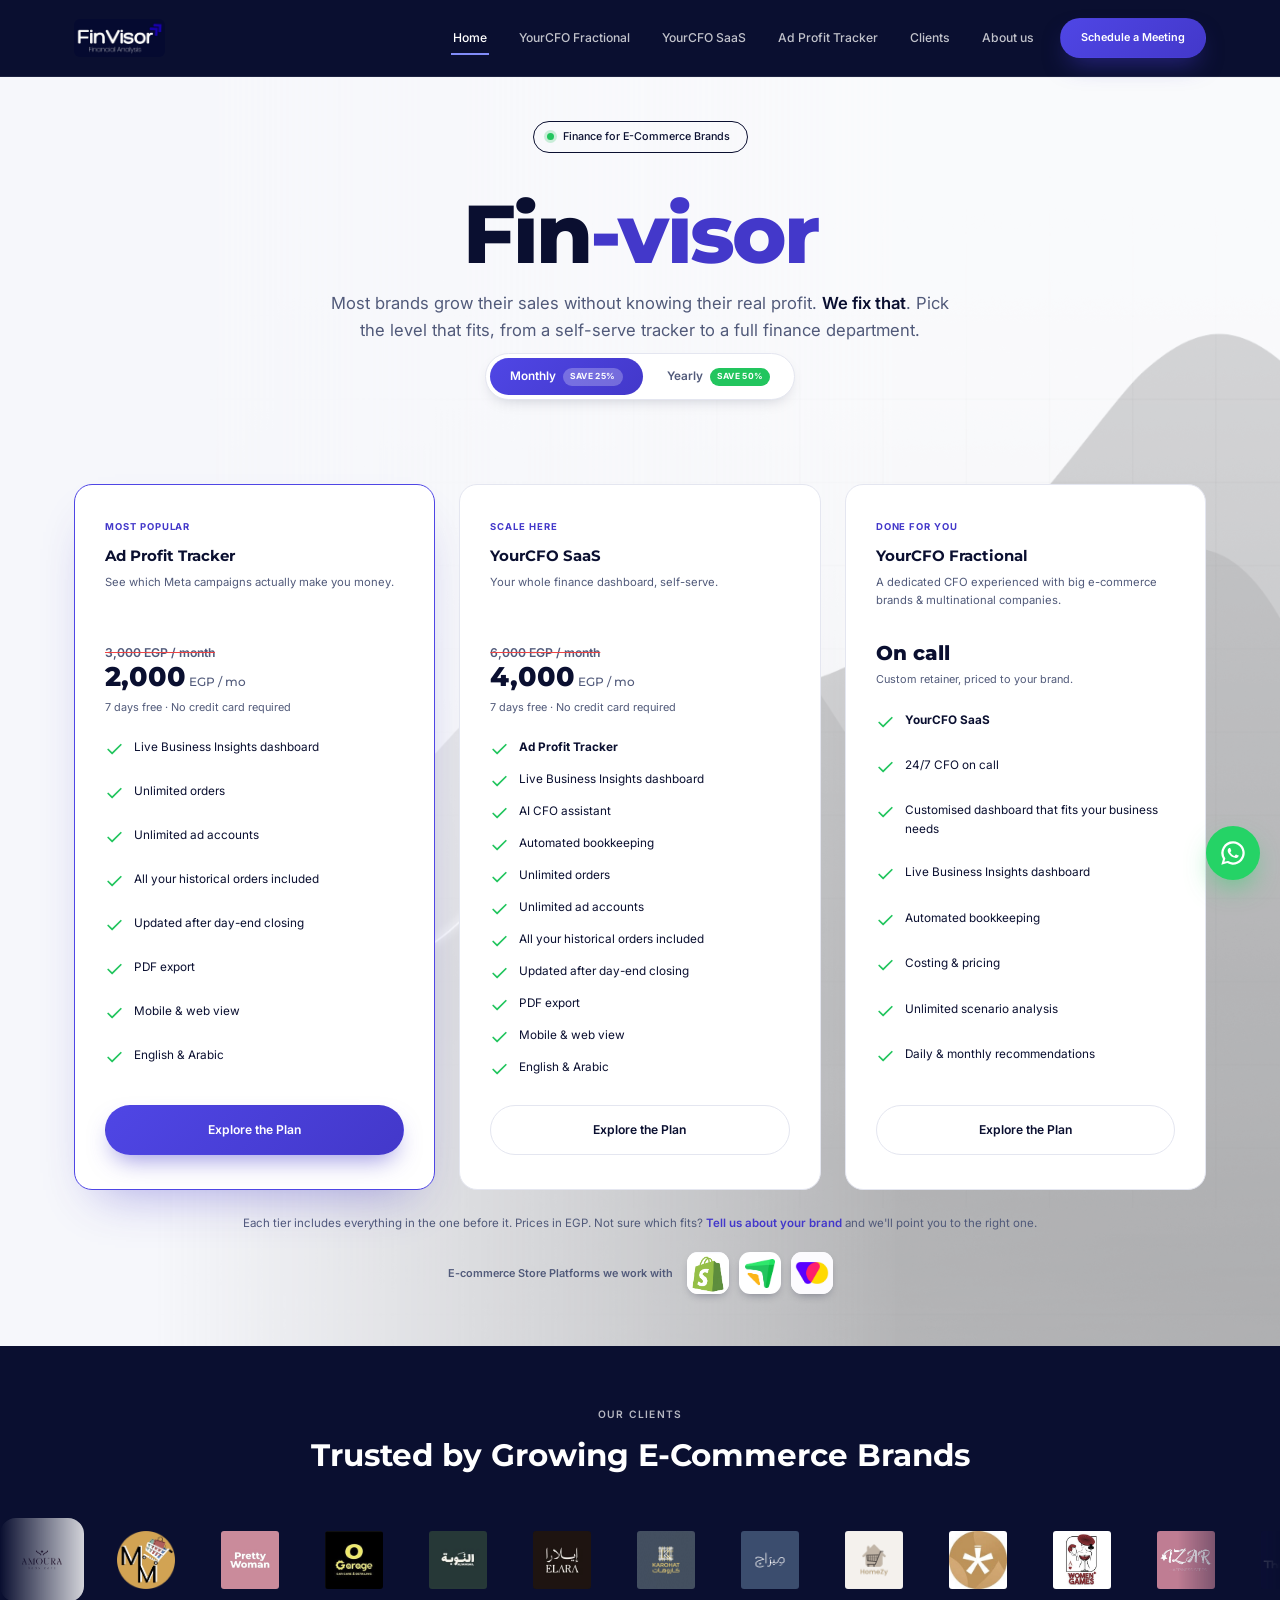
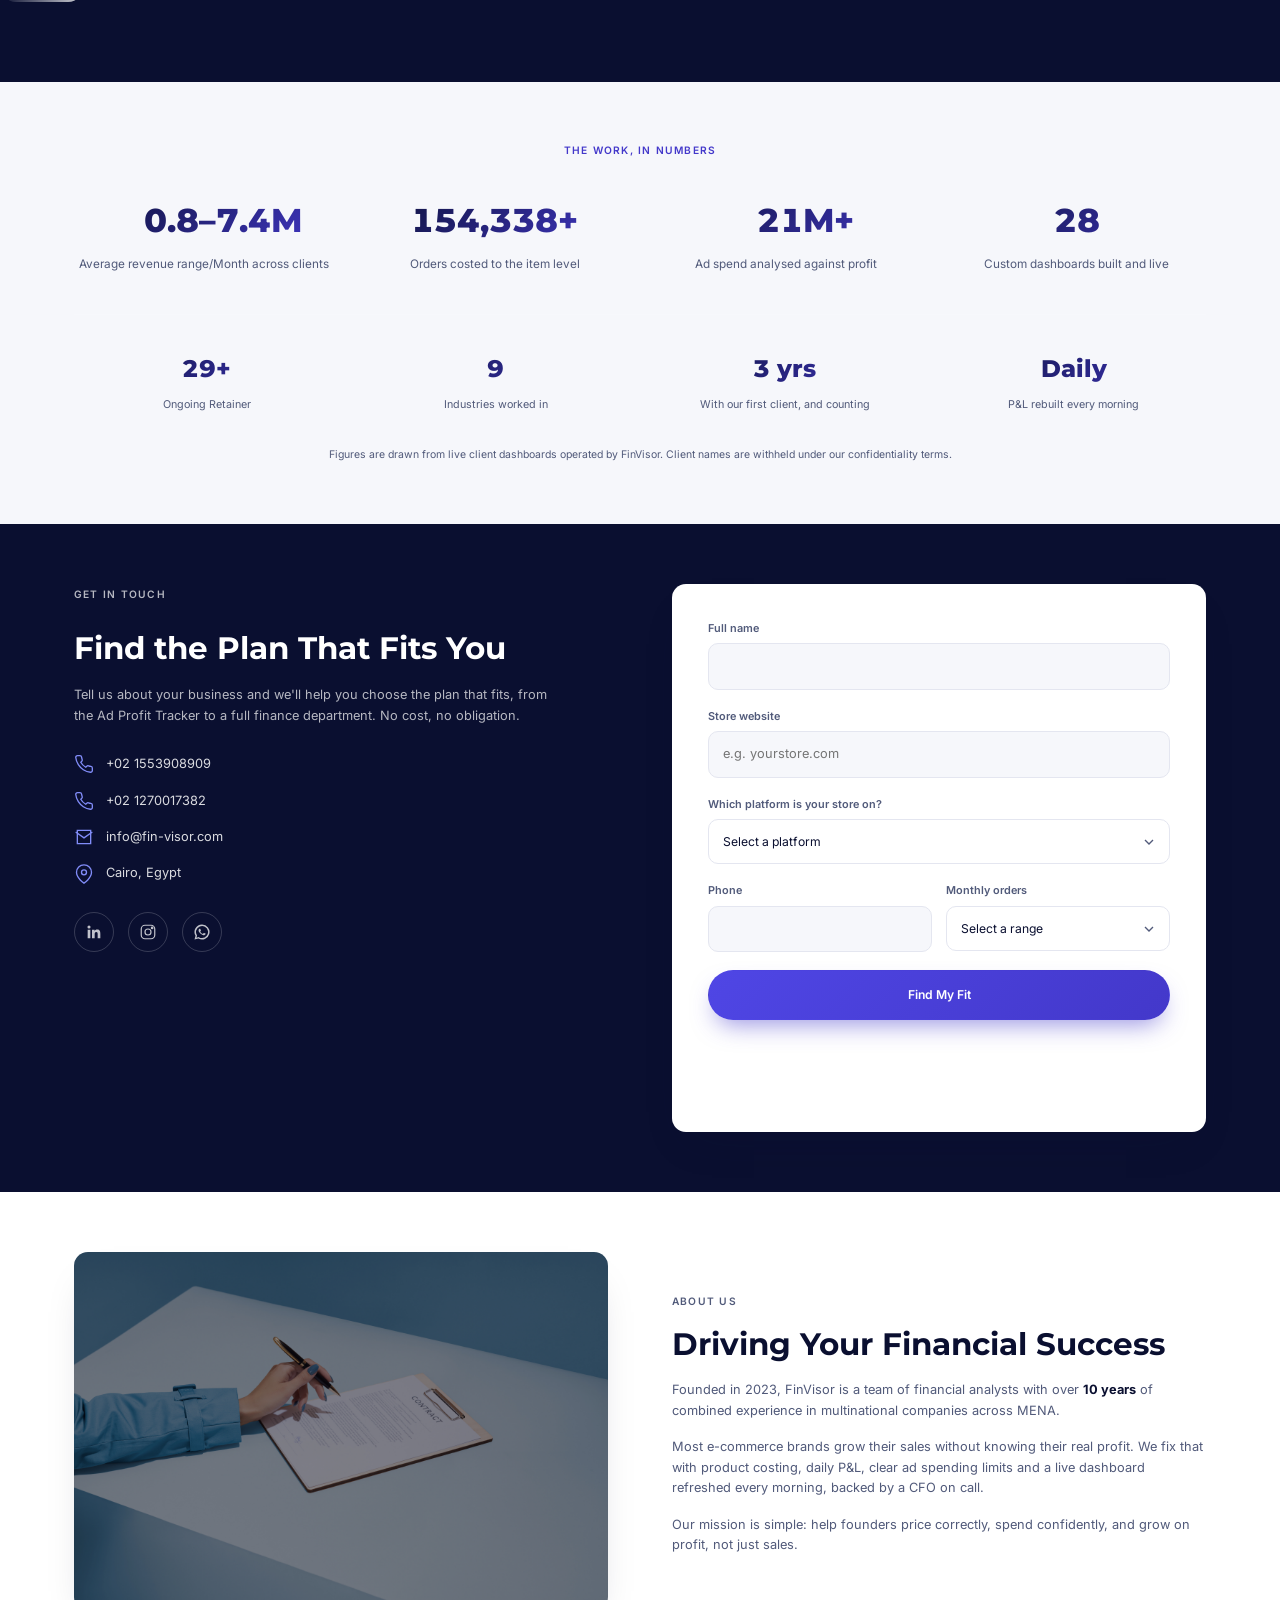
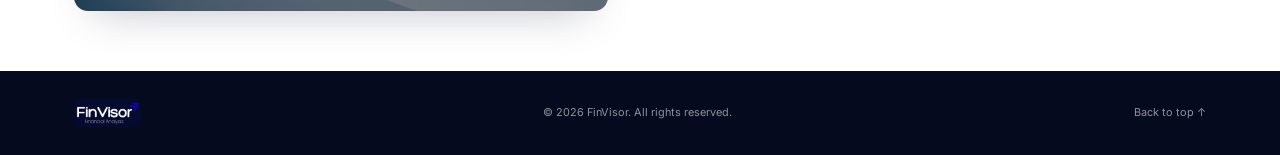
==== commit 8d92660a: "Add Microsoft Clarity (zgaxmw7p7w) to all pages Session recordings + heatmaps across the marketing s" ====
--- a/index.html
+++ b/index.html
@@ -140,6 +140,8 @@
 </style>
 
 <script>document.documentElement.classList.add('js');</script>
+  <!-- Microsoft Clarity -->
+  <script type="text/javascript">(function(c,l,a,r,i,t,y){c[a]=c[a]||function(){(c[a].q=c[a].q||[]).push(arguments)};t=l.createElement(r);t.async=1;t.src="https://www.clarity.ms/tag/"+i;y=l.getElementsByTagName(r)[0];y.parentNode.insertBefore(t,y);})(window,document,"clarity","script","zgaxmw7p7w");</script>
 </head>
 <body>
 
